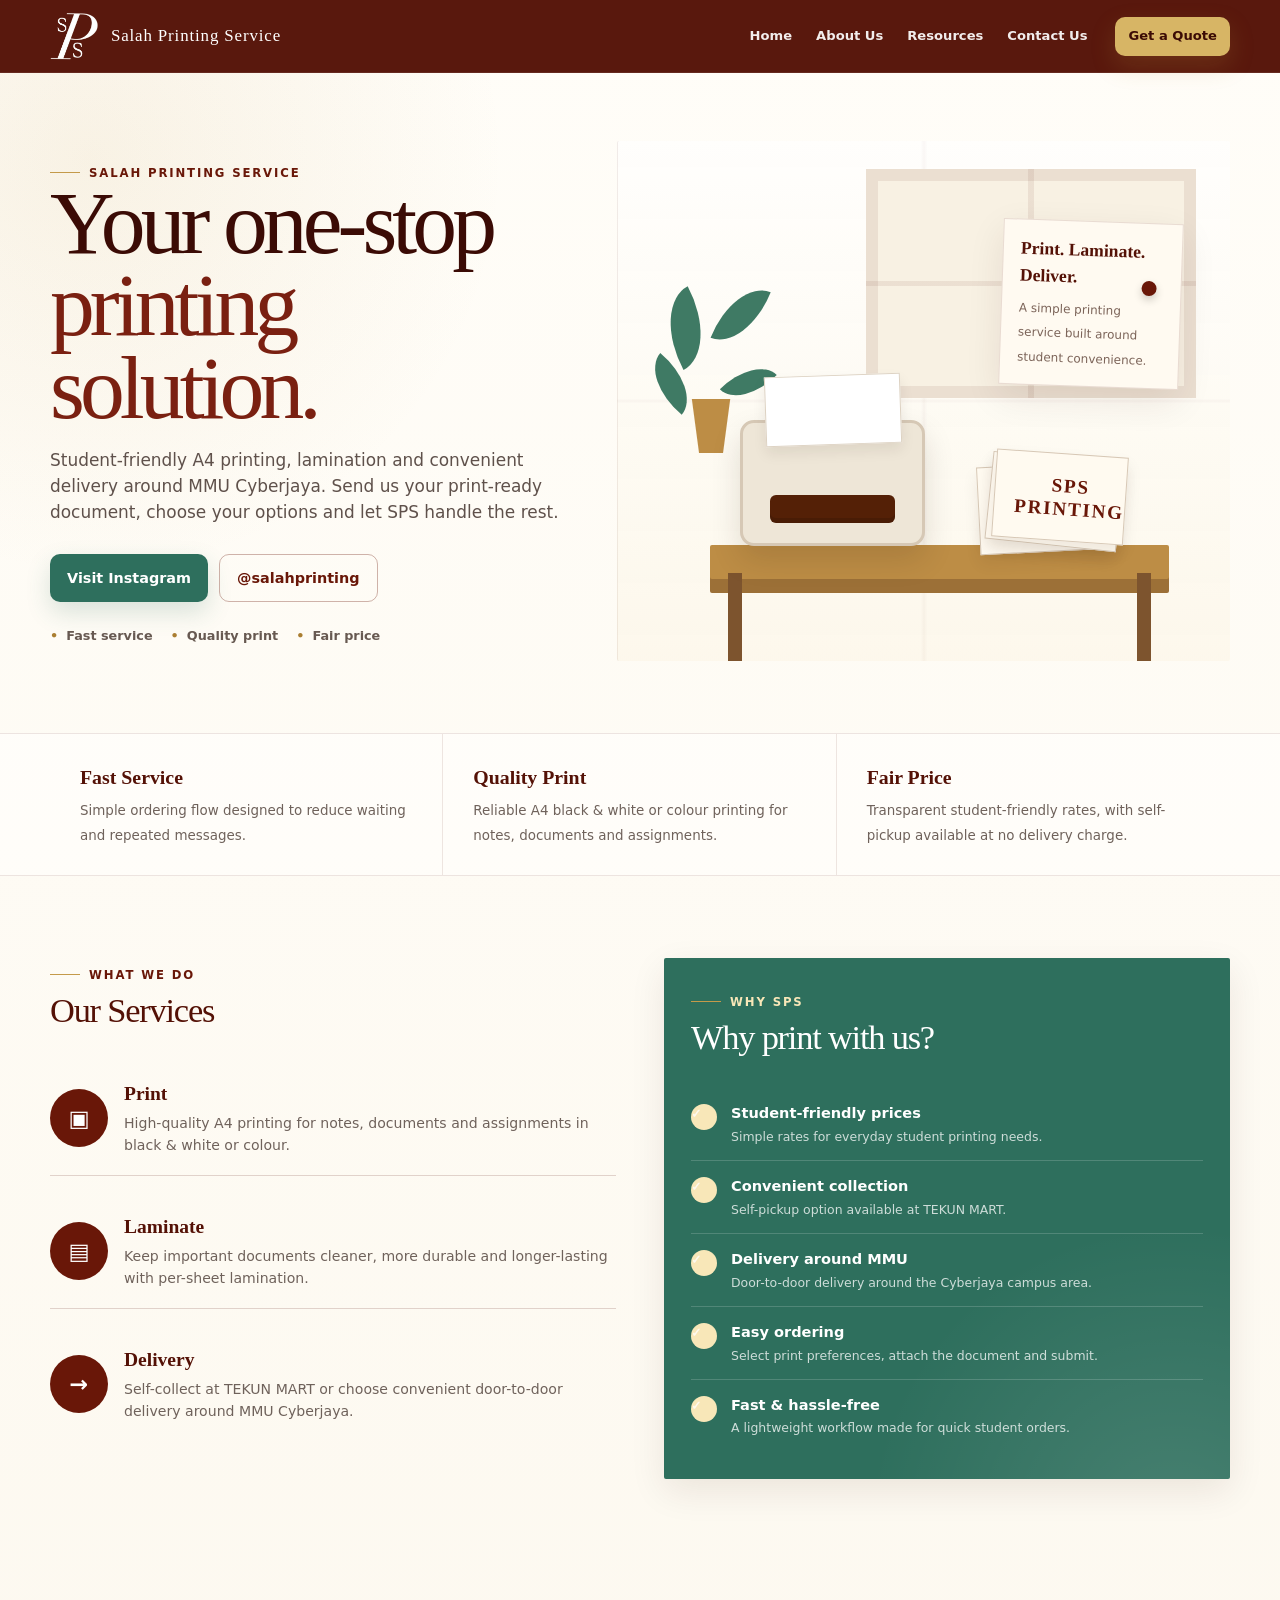
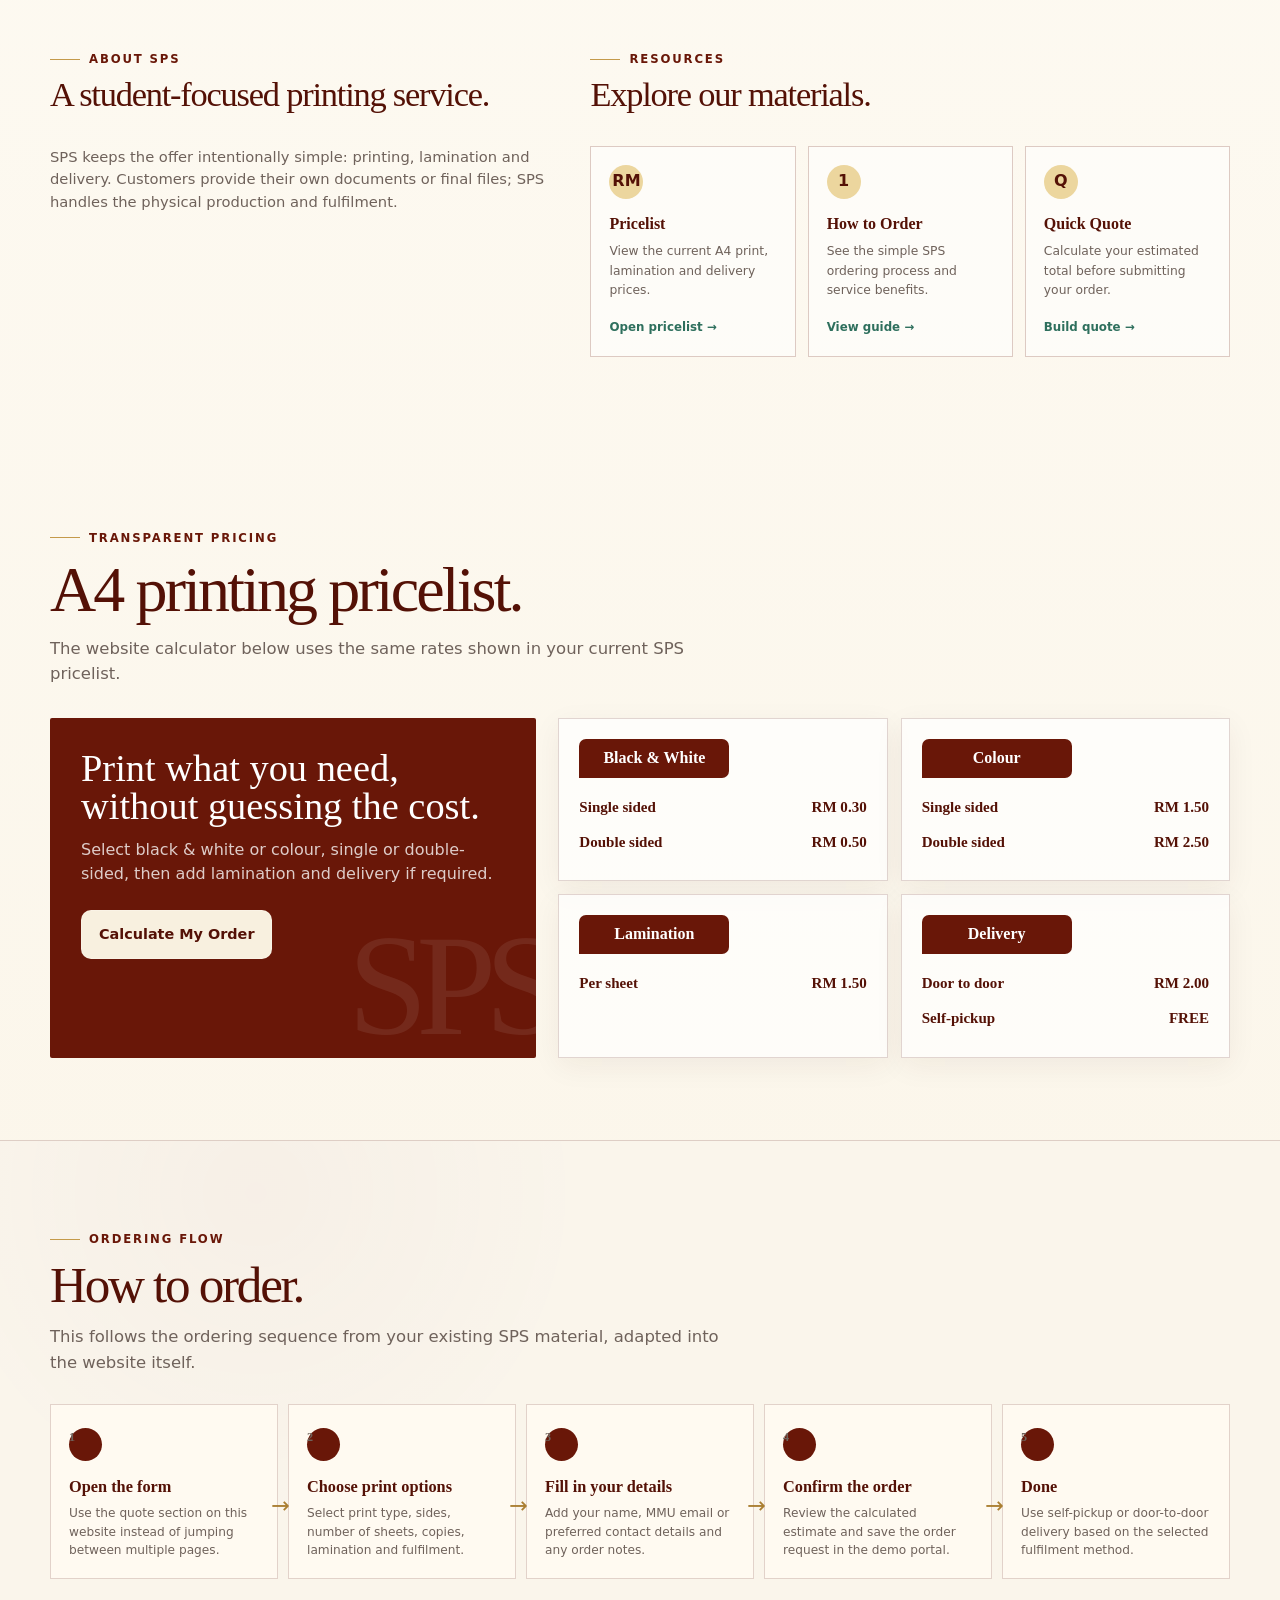
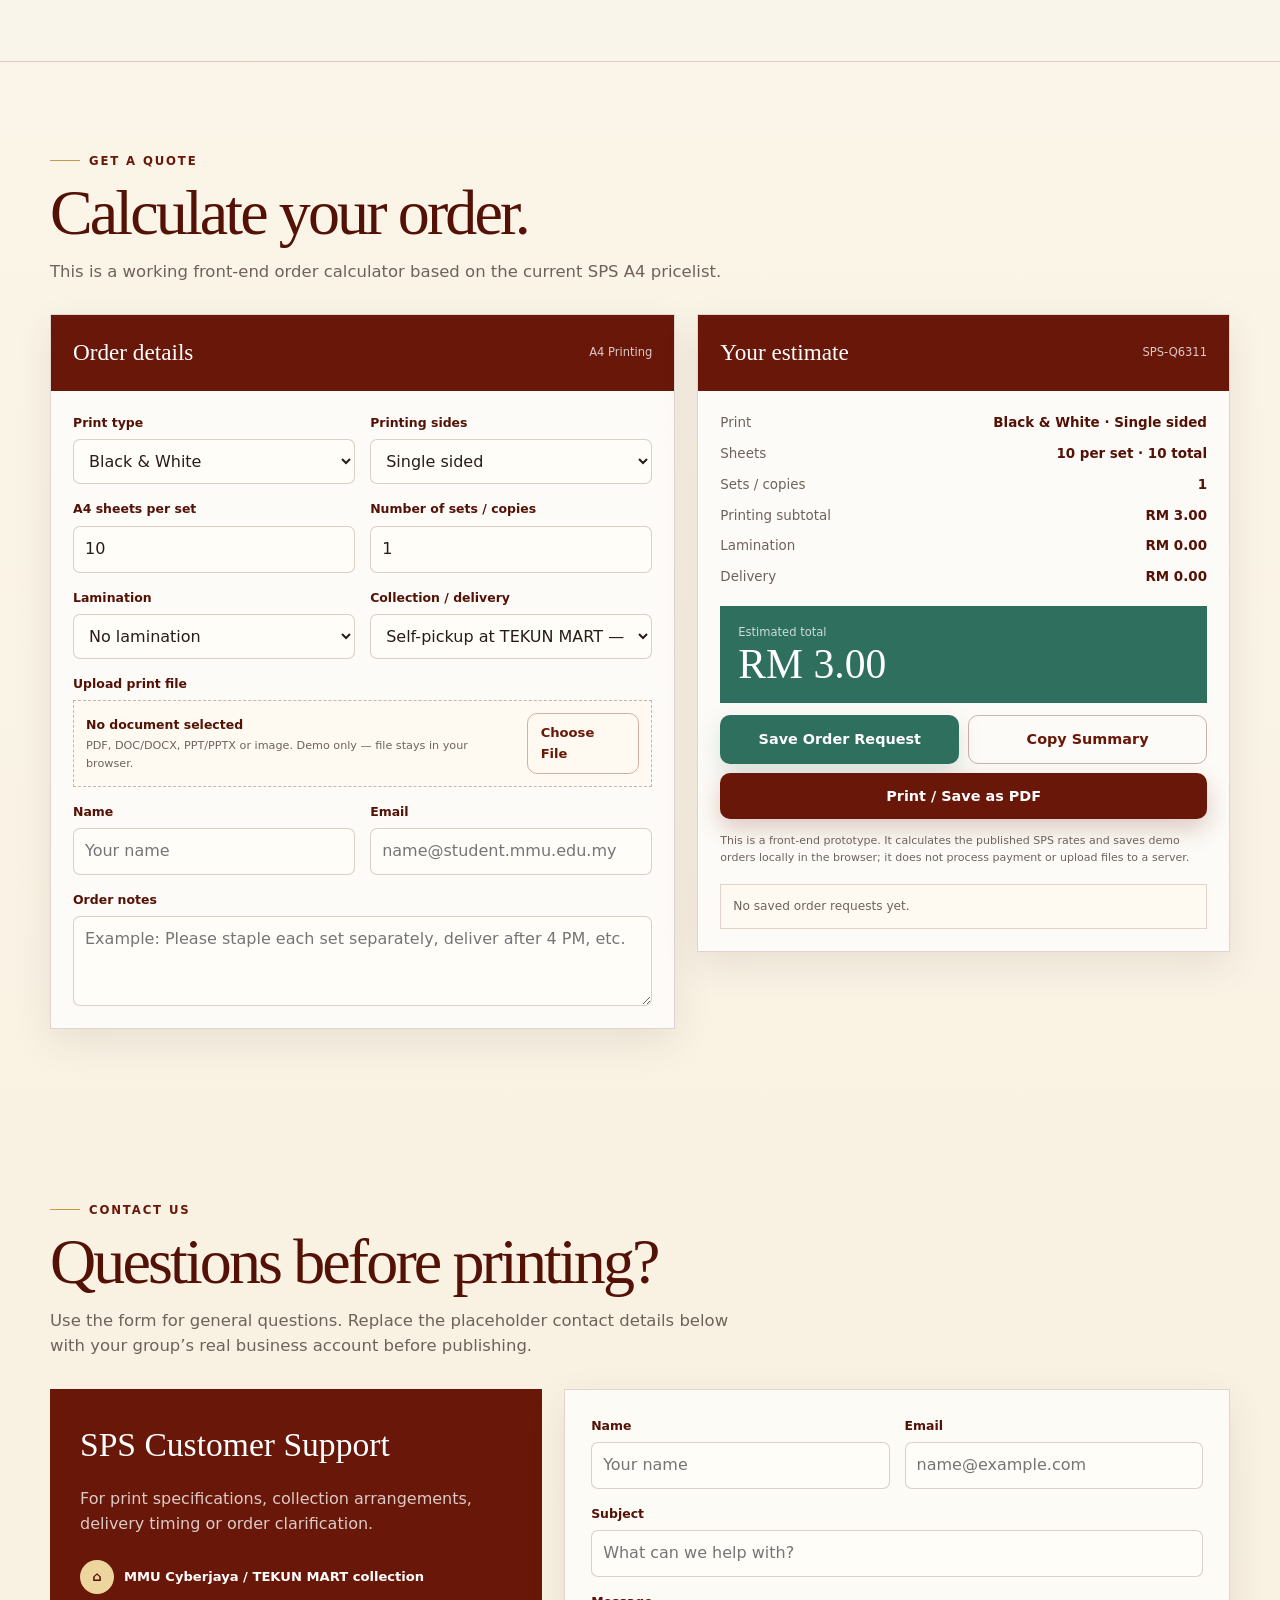
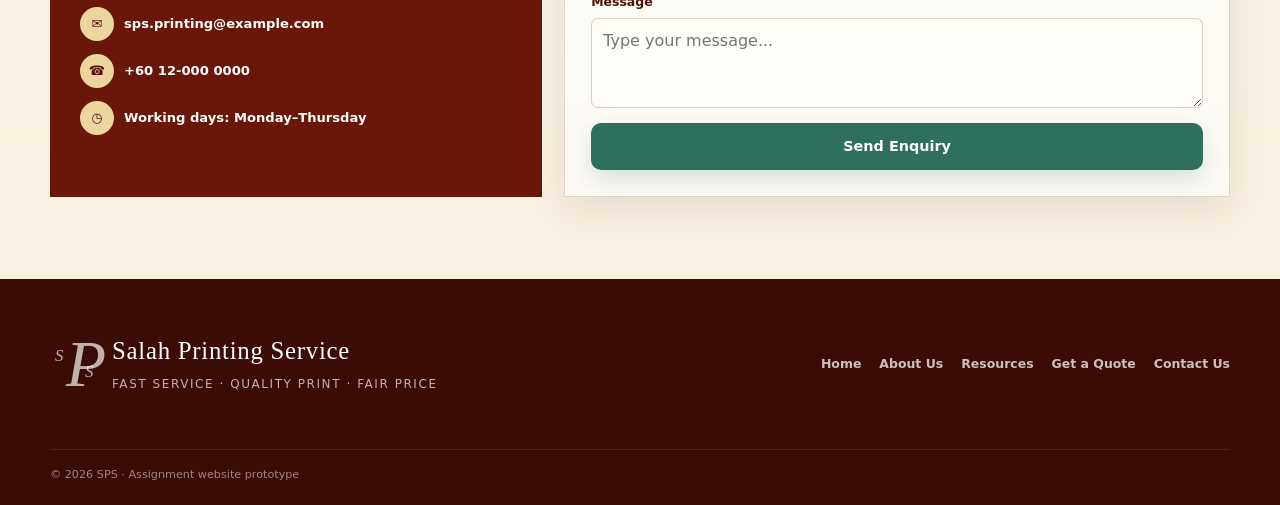
==== index.html @ b020e700 "pls work" ====
<!doctype html>
<html lang="en">
<head>
  <meta charset="utf-8" />
  <meta name="viewport" content="width=device-width, initial-scale=1" />
  <meta
    name="description"
    content="SPS — Salah Printing Service. Student-friendly A4 printing, lamination and delivery around MMU Cyberjaya."
  />
  <title>SPS — Salah Printing Service</title>

  <style>
    :root {
      --maroon-950: #3b0b05;
      --maroon-900: #541106;
      --maroon-800: #691708;
      --maroon-700: #7a2011;
      --cream-50: #fffdf7;
      --cream-100: #f8f0df;
      --cream-150: #f2e6d0;
      --cream-200: #e8d7ba;
      --gold-500: #c49a4a;
      --gold-600: #aa7e31;
      --green-700: #2e6f5d;
      --green-800: #245848;
      --ink: #291c18;
      --muted: #6f625b;
      --line: rgba(84, 17, 6, 0.17);
      --white: #ffffff;
      --shadow: 0 22px 70px rgba(58, 23, 10, 0.14);
      --shadow-soft: 0 12px 36px rgba(58, 23, 10, 0.09);
      --radius-xl: 26px;
      --radius-lg: 20px;
      --radius-md: 14px;
      --max: 1180px;
      --serif: Georgia, "Times New Roman", Times, serif;
      --sans: Inter, ui-sans-serif, system-ui, -apple-system, BlinkMacSystemFont, "Segoe UI", sans-serif;
    }

    * {
      box-sizing: border-box;
    }

    html {
      scroll-behavior: smooth;
    }

    body {
      margin: 0;
      color: var(--ink);
      background:
        radial-gradient(circle at 7% 3%, rgba(196, 154, 74, 0.11), transparent 26rem),
        linear-gradient(180deg, #fffdf8 0%, #f8f0df 100%);
      font-family: var(--sans);
      line-height: 1.55;
    }

    body.modal-open {
      overflow: hidden;
    }

    a {
      color: inherit;
      text-decoration: none;
    }

    button,
    input,
    select,
    textarea {
      font: inherit;
    }

    button {
      cursor: pointer;
    }

    img {
      display: block;
      max-width: 100%;
    }

    .container {
      width: min(calc(100% - 36px), var(--max));
      margin-inline: auto;
    }

    .section {
      padding: 82px 0;
    }

    .section-kicker {
      display: inline-flex;
      align-items: center;
      gap: 9px;
      color: var(--maroon-800);
      text-transform: uppercase;
      letter-spacing: 0.16em;
      font-size: 0.73rem;
      font-weight: 900;
    }

    .section-kicker::before {
      content: "";
      width: 30px;
      height: 1px;
      background: var(--gold-500);
    }

    .display {
      margin: 12px 0 14px;
      max-width: 820px;
      font-family: var(--serif);
      font-size: clamp(2.3rem, 5vw, 4.7rem);
      font-weight: 500;
      line-height: 0.98;
      letter-spacing: -0.045em;
      color: var(--maroon-900);
    }

    .lead {
      margin: 0;
      max-width: 690px;
      color: var(--muted);
      font-size: 1.03rem;
    }

    .btn {
      min-height: 46px;
      border: 0;
      border-radius: 10px;
      padding: 12px 17px;
      display: inline-flex;
      align-items: center;
      justify-content: center;
      gap: 9px;
      font-size: 0.9rem;
      font-weight: 800;
      transition: transform 160ms ease, box-shadow 160ms ease, background 160ms ease;
    }

    .btn:hover {
      transform: translateY(-2px);
    }

    .btn-maroon {
      color: #fff;
      background: var(--maroon-800);
      box-shadow: 0 10px 24px rgba(105, 23, 8, 0.22);
    }

    .btn-maroon:hover {
      background: var(--maroon-900);
    }

    .btn-green {
      color: #fff;
      background: var(--green-700);
      box-shadow: 0 10px 24px rgba(46, 111, 93, 0.18);
    }

    .btn-green:hover {
      background: var(--green-800);
    }

    .btn-gold {
      color: var(--maroon-950);
      background: #d7b565;
      box-shadow: 0 10px 24px rgba(170, 126, 49, 0.22);
    }

    .btn-outline {
      color: var(--maroon-800);
      background: transparent;
      border: 1px solid rgba(105, 23, 8, 0.32);
    }

    .btn-cream {
      color: var(--maroon-900);
      background: var(--cream-100);
      border: 1px solid rgba(255, 255, 255, 0.2);
    }

    .btn-sm {
      min-height: 39px;
      padding: 9px 13px;
      font-size: 0.82rem;
    }

    /* ---------------- NAV ---------------- */
    .topbar {
      position: sticky;
      top: 0;
      z-index: 80;
      background: rgba(84, 17, 6, 0.97);
      color: #fff;
      border-bottom: 1px solid rgba(255, 255, 255, 0.08);
      backdrop-filter: blur(16px);
    }

    .nav {
      min-height: 72px;
      display: flex;
      align-items: center;
      gap: 28px;
    }

    .brand {
      min-width: 115px;
      display: inline-flex;
      align-items: center;
      gap: 12px;
      color: #fff;
    }

    .monogram {
      position: relative;
      width: 47px;
      height: 48px;
      flex: 0 0 auto;
      font-family: var(--serif);
      color: #fff;
    }

    .monogram .p {
      position: absolute;
      left: 16px;
      top: -8px;
      font-size: 4.1rem;
      line-height: 1;
      font-style: italic;
    }

    .monogram .s1,
    .monogram .s2 {
      position: absolute;
      left: 5px;
      font-size: 1.05rem;
      font-style: italic;
      z-index: 2;
    }

    .monogram .s1 {
      top: 3px;
    }

    .monogram .s2 {
      bottom: 3px;
      left: 35px;
    }

    .brand-logo-image {
      height: 48px;
      width: auto;
      display: block;
      object-fit: contain;
      flex: 0 0 auto;
    }

    .brand-name {
      display: none;
      font-family: var(--serif);
      letter-spacing: 0.05em;
      font-size: 1.06rem;
    }

    .nav-links {
      margin-left: auto;
      display: flex;
      align-items: center;
      gap: 24px;
      font-size: 0.82rem;
      font-weight: 700;
    }

    .nav-links a {
      opacity: 0.92;
    }

    .nav-links a:hover {
      color: #f1d891;
      opacity: 1;
    }

    .nav-actions {
      display: flex;
      align-items: center;
      gap: 9px;
    }

    .menu-btn {
      display: none;
      border: 1px solid rgba(255, 255, 255, 0.25);
      background: rgba(255, 255, 255, 0.08);
      color: white;
      width: 43px;
      height: 43px;
      border-radius: 10px;
      font-size: 1.25rem;
    }

    /* ---------------- HERO ---------------- */
    .hero {
      padding: 68px 0 52px;
      min-height: 660px;
      overflow: hidden;
    }

    .hero-grid {
      display: grid;
      grid-template-columns: 0.92fr 1.08fr;
      gap: 45px;
      align-items: center;
    }

    .hero-copy h1 {
      margin: 0 0 18px;
      max-width: 620px;
      font-family: var(--serif);
      color: var(--maroon-950);
      font-size: clamp(3.6rem, 7vw, 6.3rem);
      font-weight: 500;
      line-height: 0.92;
      letter-spacing: -0.055em;
    }

    .hero-copy h1 span {
      color: var(--maroon-700);
    }

    .hero-copy p {
      margin: 0 0 28px;
      max-width: 580px;
      color: #5f514b;
      font-size: 1.06rem;
    }

    .hero-actions {
      display: flex;
      flex-wrap: wrap;
      gap: 11px;
    }

    .hero-note {
      display: flex;
      flex-wrap: wrap;
      gap: 18px;
      margin-top: 24px;
      color: #675951;
      font-size: 0.8rem;
      font-weight: 750;
    }

    .hero-note span::before {
      content: "•";
      color: var(--gold-600);
      margin-right: 8px;
    }

    .studio-art {
      position: relative;
      min-height: 520px;
      border-radius: 2px;
      background:
        linear-gradient(180deg, rgba(255,255,255,0.62), rgba(251,245,229,0.58)),
        linear-gradient(90deg, transparent 49.5%, rgba(84,17,6,.08) 50%, transparent 50.5%),
        linear-gradient(0deg, transparent 49.5%, rgba(84,17,6,.08) 50%, transparent 50.5%);
      border-left: 1px solid rgba(84,17,6,.08);
      overflow: hidden;
    }

    .studio-window {
      position: absolute;
      top: 28px;
      right: 34px;
      width: 54%;
      height: 44%;
      border: 12px solid rgba(84, 17, 6, 0.08);
      background:
        linear-gradient(90deg, transparent 49%, rgba(84,17,6,.08) 49% 51%, transparent 51%),
        linear-gradient(0deg, transparent 49%, rgba(84,17,6,.08) 49% 51%, transparent 51%),
        #f8f1e3;
    }

    .desk {
      position: absolute;
      left: 15%;
      right: 10%;
      bottom: 82px;
      height: 34px;
      background: #bd8d45;
      border-radius: 2px;
      box-shadow: 0 14px 0 #9c7037;
    }

    .desk::before,
    .desk::after {
      content: "";
      position: absolute;
      top: 28px;
      width: 14px;
      height: 120px;
      background: #7d542e;
    }

    .desk::before {
      left: 18px;
    }

    .desk::after {
      right: 18px;
    }

    .printer {
      position: absolute;
      left: 20%;
      bottom: 115px;
      width: 185px;
      height: 126px;
      background: #eee6d7;
      border: 3px solid #d6c8b5;
      border-radius: 14px;
      box-shadow: 0 14px 30px rgba(42, 24, 16, 0.13);
    }

    .printer::before {
      content: "";
      position: absolute;
      width: 134px;
      height: 68px;
      left: 22px;
      top: -48px;
      background: white;
      border: 1px solid #ddd2c2;
      transform: rotate(-2deg);
      box-shadow: 0 7px 14px rgba(42, 24, 16, 0.08);
    }

    .printer::after {
      content: "";
      position: absolute;
      left: 27px;
      right: 27px;
      bottom: 20px;
      height: 28px;
      border-radius: 6px;
      background: #542006;
      box-shadow: inset 0 -5px 0 rgba(0,0,0,.13);
    }

    .paper-stack {
      position: absolute;
      right: 17%;
      bottom: 120px;
      width: 132px;
      height: 88px;
      transform: rotate(4deg);
    }

    .paper-stack span {
      position: absolute;
      inset: 0;
      border: 1px solid #d7c8b6;
      background: #fffaf0;
      box-shadow: 0 8px 16px rgba(45, 25, 12, 0.08);
    }

    .paper-stack span:nth-child(1) {
      transform: translate(-15px, 12px) rotate(-7deg);
    }

    .paper-stack span:nth-child(2) {
      transform: translate(-5px, 5px) rotate(2deg);
    }

    .paper-stack span:nth-child(3) {
      padding: 13px;
      font-family: var(--serif);
      color: var(--maroon-800);
      font-size: 1.2rem;
      font-weight: 700;
    }

    .paper-stack span:nth-child(3)::after {
      content: "SPS\A PRINTING";
      white-space: pre;
      position: absolute;
      left: 20px;
      top: 20px;
      text-align: center;
      letter-spacing: .09em;
      line-height: 1.2;
    }

    .plant {
      position: absolute;
      left: 8%;
      top: 112px;
      width: 80px;
      height: 200px;
    }

    .plant .pot {
      position: absolute;
      bottom: 0;
      left: 20px;
      width: 48px;
      height: 54px;
      background: #bd8d45;
      clip-path: polygon(10% 0, 90% 0, 75% 100%, 25% 100%);
    }

    .leaf {
      position: absolute;
      width: 43px;
      height: 72px;
      background: #3f7a64;
      border-radius: 100% 0 100% 0;
      transform-origin: bottom center;
    }

    .leaf.l1 { left: 14px; top: 35px; transform: rotate(-28deg); }
    .leaf.l2 { left: 40px; top: 20px; transform: rotate(22deg) scale(.9); }
    .leaf.l3 { left: 4px; top: 77px; transform: rotate(-50deg) scale(.78); }
    .leaf.l4 { left: 42px; top: 75px; transform: rotate(45deg) scale(.7); }

    .studio-label {
      position: absolute;
      right: 8%;
      top: 80px;
      width: 180px;
      min-height: 96px;
      padding: 15px 17px;
      color: var(--maroon-900);
      background: #fffaf1;
      border: 1px solid rgba(84,17,6,.13);
      box-shadow: var(--shadow-soft);
      transform: rotate(2deg);
      font-family: var(--serif);
    }

    .studio-label strong {
      display: block;
      font-size: 1.1rem;
      margin-bottom: 5px;
    }

    .studio-label span {
      color: #7c6459;
      font-family: var(--sans);
      font-size: .75rem;
      line-height: 1.4;
    }

    .pin {
      position: absolute;
      right: 24px;
      top: 57px;
      width: 15px;
      height: 15px;
      border-radius: 50%;
      background: var(--maroon-800);
      box-shadow: 0 4px 8px rgba(0,0,0,.2);
    }

    /* ---------------- FEATURE BAND ---------------- */
    .feature-band {
      border-top: 1px solid rgba(84,17,6,.10);
      border-bottom: 1px solid rgba(84,17,6,.10);
      background: rgba(255,255,255,.42);
    }

    .feature-grid {
      display: grid;
      grid-template-columns: repeat(3, 1fr);
    }

    .feature {
      padding: 28px 30px;
      border-right: 1px solid rgba(84,17,6,.10);
    }

    .feature:last-child {
      border-right: 0;
    }

    .feature strong {
      display: block;
      margin-bottom: 5px;
      color: var(--maroon-900);
      font-family: var(--serif);
      font-size: 1.24rem;
      font-weight: 600;
    }

    .feature span {
      color: var(--muted);
      font-size: .84rem;
    }

    /* ---------------- SERVICES / WHY US ---------------- */
    .split-grid {
      display: grid;
      grid-template-columns: 1fr 1fr;
      gap: 48px;
      align-items: start;
    }

    .subheading {
      margin: 0 0 24px;
      color: var(--maroon-900);
      font-family: var(--serif);
      font-size: 2.15rem;
      font-weight: 500;
      letter-spacing: -0.035em;
    }

    .service-list,
    .why-list {
      display: grid;
      gap: 18px;
    }

    .service-item {
      display: grid;
      grid-template-columns: 58px 1fr;
      gap: 16px;
      align-items: center;
      padding: 18px 0;
      border-bottom: 1px solid var(--line);
    }

    .service-item:last-child {
      border-bottom: 0;
    }

    .service-icon {
      width: 58px;
      height: 58px;
      border-radius: 50%;
      display: grid;
      place-items: center;
      color: #fff;
      background: var(--maroon-800);
      font-size: 1.4rem;
      font-weight: 900;
    }

    .service-item strong {
      display: block;
      color: var(--maroon-900);
      font-family: var(--serif);
      font-size: 1.22rem;
    }

    .service-item p {
      margin: 4px 0 0;
      color: var(--muted);
      font-size: .88rem;
    }

    .why-card {
      padding: 27px;
      color: #fff;
      background:
        radial-gradient(circle at 90% 110%, rgba(255,255,255,.12), transparent 40%),
        var(--green-700);
      border-radius: 2px;
      box-shadow: var(--shadow-soft);
    }

    .why-card .subheading {
      color: white;
    }

    .why-list {
      gap: 0;
    }

    .why-row {
      display: grid;
      grid-template-columns: 28px 1fr;
      gap: 12px;
      padding: 14px 0;
      border-bottom: 1px solid rgba(255,255,255,.17);
    }

    .why-row:last-child {
      border-bottom: 0;
    }

    .why-check {
      width: 26px;
      height: 26px;
      border-radius: 50%;
      display: grid;
      place-items: center;
      color: var(--green-800);
      background: #f8e7b8;
      font-size: .78rem;
      font-weight: 1000;
    }

    .why-row strong {
      display: block;
      font-size: .91rem;
    }

    .why-row span {
      display: block;
      margin-top: 2px;
      color: rgba(255,255,255,.76);
      font-size: .78rem;
    }

    /* ---------------- PRICE ---------------- */
    .price-shell {
      margin-top: 31px;
      display: grid;
      grid-template-columns: .84fr 1.16fr;
      gap: 22px;
      align-items: stretch;
    }

    .price-intro {
      padding: 31px;
      color: #fff;
      background: var(--maroon-800);
      border-radius: 2px;
      position: relative;
      overflow: hidden;
    }

    .price-intro::after {
      content: "SPS";
      position: absolute;
      right: -17px;
      bottom: -39px;
      color: rgba(255,255,255,.08);
      font-family: var(--serif);
      font-size: 9rem;
      letter-spacing: -.08em;
    }

    .price-intro h3 {
      margin: 0 0 12px;
      font-family: var(--serif);
      font-size: 2.4rem;
      font-weight: 500;
      line-height: 1;
    }

    .price-intro p {
      margin: 0 0 23px;
      color: rgba(255,255,255,.78);
    }

    .price-cards {
      display: grid;
      grid-template-columns: 1fr 1fr;
      gap: 13px;
    }

    .price-card {
      padding: 20px;
      background: rgba(255,255,255,.72);
      border: 1px solid var(--line);
      box-shadow: 0 8px 28px rgba(62, 29, 15, .06);
    }

    .price-card .label {
      display: inline-block;
      min-width: 150px;
      margin-bottom: 12px;
      padding: 7px 12px;
      color: #fff;
      background: var(--maroon-800);
      border-radius: 7px 7px 7px 0;
      text-align: center;
      font-family: var(--serif);
      font-weight: 700;
    }

    .price-line {
      display: flex;
      justify-content: space-between;
      gap: 16px;
      padding: 6px 0;
      color: var(--maroon-900);
      font-family: var(--serif);
      font-size: .94rem;
      font-weight: 700;
    }

    .price-line span:last-child {
      white-space: nowrap;
    }

    /* ---------------- TEAM & RESOURCES ---------------- */
    .lower-grid {
      display: grid;
      grid-template-columns: .88fr 1.12fr;
      gap: 38px;
      align-items: start;
    }

    .team-row {
      display: flex;
      gap: 14px;
      flex-wrap: wrap;
      margin-top: 20px;
    }

    .team-person {
      width: 92px;
      text-align: center;
    }

    .avatar {
      width: 78px;
      height: 78px;
      margin: 0 auto 9px;
      border-radius: 50%;
      display: grid;
      place-items: center;
      color: var(--maroon-900);
      background:
        radial-gradient(circle at 50% 32%, #ead7bc 0 18%, transparent 18.5%),
        radial-gradient(circle at 50% 66%, #7a2011 0 29%, transparent 29.5%),
        #e9dfcf;
      border: 3px solid #fdf8ec;
      outline: 1px solid rgba(84,17,6,.13);
      font-family: var(--serif);
      font-size: .72rem;
      font-weight: 700;
    }

    .team-person strong {
      display: block;
      color: var(--maroon-900);
      font-size: .78rem;
    }

    .team-person span {
      color: var(--muted);
      font-size: .7rem;
    }

    .resource-grid {
      display: grid;
      grid-template-columns: repeat(3, 1fr);
      gap: 12px;
      margin-top: 20px;
    }

    .resource-card {
      min-height: 160px;
      padding: 18px;
      border: 1px solid rgba(105,23,8,.22);
      background: rgba(255,255,255,.56);
      transition: .18s ease;
    }

    .resource-card:hover {
      transform: translateY(-3px);
      box-shadow: var(--shadow-soft);
      background: #fffaf0;
    }

    .resource-icon {
      width: 34px;
      height: 34px;
      border-radius: 50%;
      display: grid;
      place-items: center;
      color: var(--maroon-900);
      background: #ecd69e;
      font-weight: 900;
      margin-bottom: 13px;
    }

    .resource-card strong {
      display: block;
      color: var(--maroon-900);
      font-family: var(--serif);
      font-size: 1rem;
    }

    .resource-card p {
      margin: 6px 0 14px;
      color: var(--muted);
      font-size: .77rem;
    }

    .resource-link {
      border: 0;
      padding: 0;
      color: var(--green-700);
      background: transparent;
      font-size: .74rem;
      font-weight: 900;
    }

    /* ---------------- HOW TO ORDER ---------------- */
    .order-strip {
      background:
        linear-gradient(rgba(255,255,255,.58), rgba(255,255,255,.58)),
        radial-gradient(circle at 20% 10%, rgba(122,32,17,.06), transparent 20rem),
        var(--cream-150);
      border-top: 1px solid var(--line);
      border-bottom: 1px solid var(--line);
    }

    .order-steps {
      margin-top: 28px;
      display: grid;
      grid-template-columns: repeat(5, 1fr);
      gap: 10px;
    }

    .order-step {
      min-height: 150px;
      padding: 18px;
      position: relative;
      background: #fffaf1;
      border: 1px solid var(--line);
    }

    .order-step::after {
      content: "→";
      position: absolute;
      right: -13px;
      top: 48%;
      z-index: 2;
      color: var(--gold-600);
      font-size: 1.4rem;
    }

    .order-step:last-child::after {
      display: none;
    }

    .order-num {
      width: 33px;
      height: 33px;
      border-radius: 50%;
      display: grid;
      place-items: center;
      color: #fff;
      background: var(--maroon-800);
      font-family: var(--serif);
      font-weight: 700;
    }

    .order-step strong {
      display: block;
      margin-top: 13px;
      color: var(--maroon-900);
      font-family: var(--serif);
      font-size: 1.02rem;
    }

    .order-step span {
      display: block;
      margin-top: 5px;
      color: var(--muted);
      font-size: .76rem;
    }

    /* ---------------- QUOTE ---------------- */
    .quote-grid {
      display: grid;
      grid-template-columns: 1.08fr .92fr;
      gap: 22px;
      margin-top: 30px;
      align-items: start;
    }

    .panel {
      background: rgba(255,255,255,.7);
      border: 1px solid var(--line);
      box-shadow: var(--shadow-soft);
    }

    .panel-head {
      padding: 20px 22px;
      display: flex;
      align-items: center;
      justify-content: space-between;
      gap: 18px;
      color: #fff;
      background: var(--maroon-800);
    }

    .panel-head h3 {
      margin: 0;
      font-family: var(--serif);
      font-size: 1.45rem;
      font-weight: 500;
    }

    .panel-body {
      padding: 22px;
    }

    .form-grid {
      display: grid;
      grid-template-columns: repeat(2, 1fr);
      gap: 15px;
    }

    .field {
      display: grid;
      gap: 7px;
    }

    .field.full {
      grid-column: 1 / -1;
    }

    label {
      color: var(--maroon-900);
      font-size: .78rem;
      font-weight: 850;
    }

    input,
    select,
    textarea {
      width: 100%;
      min-height: 45px;
      border: 1px solid rgba(84,17,6,.2);
      border-radius: 7px;
      padding: 10px 11px;
      color: var(--ink);
      background: #fffdf8;
      outline: none;
      transition: 160ms ease;
    }

    input:focus,
    select:focus,
    textarea:focus {
      border-color: rgba(122,32,17,.65);
      box-shadow: 0 0 0 4px rgba(122,32,17,.07);
    }

    textarea {
      min-height: 90px;
      resize: vertical;
    }

    .file-box {
      min-height: 68px;
      border: 1px dashed rgba(84,17,6,.3);
      padding: 12px;
      display: flex;
      align-items: center;
      justify-content: space-between;
      gap: 10px;
      background: #fffaf1;
    }

    .file-box strong {
      display: block;
      color: var(--maroon-900);
      font-size: .78rem;
    }

    .file-box span {
      display: block;
      margin-top: 3px;
      color: var(--muted);
      font-size: .7rem;
    }

    .summary-list {
      display: grid;
      gap: 10px;
    }

    .summary-row {
      display: flex;
      justify-content: space-between;
      gap: 20px;
      color: var(--muted);
      font-size: .84rem;
    }

    .summary-row strong {
      color: var(--maroon-900);
      text-align: right;
    }

    .summary-divider {
      height: 1px;
      margin: 4px 0;
      background: var(--line);
    }

    .total-box {
      margin-top: 18px;
      padding: 18px;
      color: #fff;
      background: var(--green-700);
    }

    .total-box span {
      display: block;
      color: rgba(255,255,255,.76);
      font-size: .72rem;
    }

    .total-box strong {
      display: block;
      margin-top: 2px;
      font-family: var(--serif);
      font-size: 2.6rem;
      font-weight: 500;
      line-height: 1;
    }

    .summary-actions {
      display: grid;
      grid-template-columns: 1fr 1fr;
      gap: 9px;
      margin-top: 12px;
    }

    .tiny-note {
      margin: 13px 0 0;
      color: var(--muted);
      font-size: .69rem;
    }

    .order-history {
      margin-top: 18px;
      display: grid;
      gap: 9px;
    }

    .history-item {
      padding: 12px;
      border: 1px solid var(--line);
      background: #fffaf1;
      font-size: .76rem;
    }

    .history-item strong {
      display: block;
      color: var(--maroon-900);
    }

    .history-item span {
      color: var(--muted);
    }

    /* ---------------- CONTACT ---------------- */
    .contact-wrap {
      display: grid;
      grid-template-columns: .85fr 1.15fr;
      gap: 22px;
      margin-top: 30px;
    }

    .contact-info {
      padding: 30px;
      color: #fff;
      background: var(--maroon-800);
    }

    .contact-info h3 {
      margin: 0 0 10px;
      font-family: var(--serif);
      font-size: 2.1rem;
      font-weight: 500;
    }

    .contact-info p {
      color: rgba(255,255,255,.77);
    }

    .contact-points {
      margin-top: 24px;
      display: grid;
      gap: 13px;
    }

    .contact-point {
      display: grid;
      grid-template-columns: 34px 1fr;
      gap: 10px;
      align-items: center;
      font-size: .82rem;
      font-weight: 750;
    }

    .contact-icon {
      width: 34px;
      height: 34px;
      border-radius: 50%;
      display: grid;
      place-items: center;
      color: var(--maroon-900);
      background: #ecd69e;
    }

    .contact-form {
      padding: 26px;
      background: rgba(255,255,255,.7);
      border: 1px solid var(--line);
      box-shadow: var(--shadow-soft);
    }

    /* ---------------- FOOTER ---------------- */
    footer {
      color: #fff;
      background: var(--maroon-950);
    }

    .footer-top {
      min-height: 170px;
      display: grid;
      grid-template-columns: 1.2fr .8fr;
      gap: 30px;
      align-items: center;
      padding: 38px 0;
    }

    .footer-brand {
      display: flex;
      gap: 15px;
      align-items: center;
    }

    .footer-brand strong {
      display: block;
      font-family: var(--serif);
      font-size: 1.55rem;
      font-weight: 500;
      letter-spacing: .03em;
    }

    .footer-brand span {
      color: rgba(255,255,255,.68);
      font-size: .75rem;
      letter-spacing: .13em;
      text-transform: uppercase;
    }

    .footer-links {
      display: flex;
      justify-content: flex-end;
      flex-wrap: wrap;
      gap: 18px;
      color: rgba(255,255,255,.74);
      font-size: .78rem;
      font-weight: 700;
    }

    .footer-bottom {
      padding: 16px 0 22px;
      border-top: 1px solid rgba(255,255,255,.09);
      color: rgba(255,255,255,.5);
      font-size: .7rem;
    }

    /* ---------------- MODALS ---------------- */
    .modal {
      position: fixed;
      inset: 0;
      z-index: 150;
      display: none;
      place-items: center;
      padding: 20px;
      background: rgba(27, 10, 5, 0.72);
      backdrop-filter: blur(7px);
    }

    .modal.show {
      display: grid;
    }

    .modal-card {
      width: min(100%, 760px);
      max-height: min(88vh, 860px);
      overflow: auto;
      background: #fffaf0;
      box-shadow: 0 30px 90px rgba(0,0,0,.3);
      border: 1px solid rgba(255,255,255,.4);
    }

    .modal-card.small {
      width: min(100%, 470px);
    }

    .modal-head {
      position: sticky;
      top: 0;
      z-index: 2;
      min-height: 62px;
      padding: 15px 18px;
      display: flex;
      align-items: center;
      justify-content: space-between;
      gap: 16px;
      color: #fff;
      background: var(--maroon-800);
    }

    .modal-head strong {
      font-family: var(--serif);
      font-size: 1.25rem;
      font-weight: 500;
    }

    .modal-close {
      width: 34px;
      height: 34px;
      border: 1px solid rgba(255,255,255,.2);
      border-radius: 50%;
      color: #fff;
      background: rgba(255,255,255,.08);
      font-size: 1.1rem;
    }

    .modal-body {
      padding: 20px;
    }

    .modal-image {
      width: 100%;
      border: 1px solid var(--line);
    }

    /* ---------------- TOAST ---------------- */
    .toast {
      position: fixed;
      left: 50%;
      bottom: 22px;
      z-index: 220;
      max-width: calc(100vw - 34px);
      padding: 12px 16px;
      color: #fff;
      background: var(--maroon-950);
      border: 1px solid rgba(255,255,255,.12);
      box-shadow: var(--shadow);
      transform: translate(-50%, 90px);
      opacity: 0;
      transition: .22s ease;
      font-size: .8rem;
      font-weight: 760;
      text-align: center;
    }

    .toast.show {
      transform: translate(-50%, 0);
      opacity: 1;
    }

    /* ---------------- RESPONSIVE ---------------- */
    @media (min-width: 1120px) {
      .brand-name {
        display: block;
      }
    }

    @media (max-width: 980px) {
      .hero-grid,
      .split-grid,
      .price-shell,
      .lower-grid,
      .quote-grid,
      .contact-wrap {
        grid-template-columns: 1fr;
      }

      .hero {
        min-height: auto;
      }

      .studio-art {
        min-height: 470px;
      }

      .resource-grid {
        grid-template-columns: repeat(3, 1fr);
      }

      .order-steps {
        grid-template-columns: repeat(3, 1fr);
      }

      .order-step:nth-child(3)::after {
        display: none;
      }

      .order-step:nth-child(4) {
        grid-column: 1 / 2;
      }

      .feature-grid {
        grid-template-columns: 1fr;
      }

      .feature {
        border-right: 0;
        border-bottom: 1px solid rgba(84,17,6,.10);
      }

      .feature:last-child {
        border-bottom: 0;
      }
    }

    @media (max-width: 780px) {
      .section {
        padding: 66px 0;
      }

      .nav {
        min-height: 66px;
      }

      .nav-links,
      .nav-actions .btn-gold {
        display: none;
      }

      .menu-btn {
        display: grid;
        place-items: center;
        margin-left: auto;
      }

      .nav-links.mobile-open {
        position: absolute;
        left: 14px;
        right: 14px;
        top: 61px;
        display: grid;
        gap: 0;
        padding: 12px;
        color: var(--maroon-900);
        background: #fffaf1;
        border: 1px solid rgba(84,17,6,.18);
        box-shadow: var(--shadow);
      }

      .nav-links.mobile-open a {
        padding: 12px 8px;
        border-bottom: 1px solid var(--line);
      }

      .nav-links.mobile-open a:last-child {
        border-bottom: 0;
      }

      .hero {
        padding-top: 47px;
      }

      .hero-copy h1 {
        font-size: clamp(3.3rem, 16vw, 5.4rem);
      }

      .studio-art {
        min-height: 400px;
      }

      .studio-window {
        right: 10px;
        width: 60%;
      }

      .printer {
        left: 13%;
        transform: scale(.84);
        transform-origin: bottom left;
      }

      .paper-stack {
        right: 8%;
      }

      .plant {
        left: 3%;
        transform: scale(.82);
        transform-origin: bottom left;
      }

      .studio-label {
        width: 145px;
        right: 3%;
      }

      .price-cards {
        grid-template-columns: 1fr;
      }

      .resource-grid {
        grid-template-columns: 1fr;
      }

      .order-steps {
        grid-template-columns: 1fr;
      }

      .order-step::after {
        content: "↓";
        right: 50%;
        top: auto;
        bottom: -17px;
      }

      .order-step:nth-child(3)::after {
        display: block;
      }

      .order-step:nth-child(4) {
        grid-column: auto;
      }

      .form-grid {
        grid-template-columns: 1fr;
      }

      .field.full {
        grid-column: auto;
      }

      .summary-actions {
        grid-template-columns: 1fr;
      }

      .footer-top {
        grid-template-columns: 1fr;
      }

      .footer-links {
        justify-content: flex-start;
      }
    }

    @media (max-width: 500px) {
      .container {
        width: min(calc(100% - 24px), var(--max));
      }

      .hero-actions {
        display: grid;
      }

      .hero-actions .btn {
        width: 100%;
      }

      .hero-note {
        display: grid;
        gap: 7px;
      }

      .studio-art {
        min-height: 340px;
      }

      .studio-window {
        height: 40%;
      }

      .desk {
        left: 7%;
        right: 5%;
        bottom: 62px;
      }

      .printer {
        bottom: 94px;
        transform: scale(.68);
      }

      .paper-stack {
        right: 3%;
        bottom: 92px;
        transform: rotate(4deg) scale(.8);
      }

      .plant {
        display: none;
      }

      .studio-label {
        top: 40px;
        right: 3%;
        transform: scale(.85) rotate(2deg);
        transform-origin: right top;
      }

      .team-row {
        display: grid;
        grid-template-columns: repeat(2, 1fr);
      }

      .team-person {
        width: auto;
      }
    }

    @media print {
      .topbar,
      .hero,
      .feature-band,
      #services,
      #pricing,
      #resources,
      .order-strip,
      #contact,
      footer,
      .quote-form-panel,
      .summary-actions,
      .tiny-note {
        display: none !important;
      }

      body {
        background: #fff;
      }

      #quote {
        padding: 0;
      }

      #quote .section-kicker,
      #quote .display,
      #quote .lead {
        display: none;
      }

      .quote-grid {
        display: block;
      }

      .panel {
        border: 1px solid #999;
        box-shadow: none;
      }
    }
  </style>
</head>

<body>
  <header class="topbar">
    <div class="container nav">
      <a class="brand" href="#home" aria-label="SPS home">
        <img class="brand-logo-image" src="assets/sps-logo.png" alt="SPS logo" />
        <span class="brand-name">Salah Printing Service</span>
      </a>

      <nav class="nav-links" id="navLinks" aria-label="Main navigation">
        <a href="#home">Home</a>
        <a href="about.html">About Us</a>
        <a href="#resources">Resources</a>
        <a href="#contact">Contact Us</a>
      </nav>

      <div class="nav-actions">
        <a class="btn btn-gold btn-sm" href="#quote">Get a Quote</a>
        <button class="menu-btn" id="menuBtn" type="button" aria-label="Open navigation">☰</button>
      </div>
    </div>
  </header>

  <main>
    <section class="hero" id="home">
      <div class="container hero-grid">
        <div class="hero-copy">
          <span class="section-kicker">Salah Printing Service</span>
          <h1>Your one-stop <span>printing solution.</span></h1>
          <p>
            Student-friendly A4 printing, lamination and convenient delivery around MMU Cyberjaya.
            Send us your print-ready document, choose your options and let SPS handle the rest.
          </p>

          <div class="hero-actions">
            <a class="btn btn-green" href="https://www.instagram.com/salahprinting/" target="_blank" rel="noopener noreferrer">Visit Instagram</a>
            <a class="btn btn-outline" href="https://www.instagram.com/salahprinting/" target="_blank" rel="noopener noreferrer">@salahprinting</a>
          </div>

          <div class="hero-note">
            <span>Fast service</span>
            <span>Quality print</span>
            <span>Fair price</span>
          </div>
        </div>

        <div class="studio-art" aria-label="Illustration of an SPS print station">
          <div class="studio-window"></div>

          <div class="plant" aria-hidden="true">
            <div class="leaf l1"></div>
            <div class="leaf l2"></div>
            <div class="leaf l3"></div>
            <div class="leaf l4"></div>
            <div class="pot"></div>
          </div>

          <div class="studio-label" aria-hidden="true">
            <span class="pin"></span>
            <strong>Print. Laminate. Deliver.</strong>
            <span>A simple printing service built around student convenience.</span>
          </div>

          <div class="desk"></div>
          <div class="printer"></div>

          <div class="paper-stack" aria-hidden="true">
            <span></span>
            <span></span>
            <span></span>
          </div>
        </div>
      </div>
    </section>

    <section class="feature-band">
      <div class="container feature-grid">
        <div class="feature">
          <strong>Fast Service</strong>
          <span>Simple ordering flow designed to reduce waiting and repeated messages.</span>
        </div>
        <div class="feature">
          <strong>Quality Print</strong>
          <span>Reliable A4 black & white or colour printing for notes, documents and assignments.</span>
        </div>
        <div class="feature">
          <strong>Fair Price</strong>
          <span>Transparent student-friendly rates, with self-pickup available at no delivery charge.</span>
        </div>
      </div>
    </section>

    <section class="section" id="services">
      <div class="container split-grid">
        <div>
          <span class="section-kicker">What We Do</span>
          <h2 class="subheading">Our Services</h2>

          <div class="service-list">
            <article class="service-item">
              <div class="service-icon">▣</div>
              <div>
                <strong>Print</strong>
                <p>High-quality A4 printing for notes, documents and assignments in black & white or colour.</p>
              </div>
            </article>

            <article class="service-item">
              <div class="service-icon">▤</div>
              <div>
                <strong>Laminate</strong>
                <p>Keep important documents cleaner, more durable and longer-lasting with per-sheet lamination.</p>
              </div>
            </article>

            <article class="service-item">
              <div class="service-icon">→</div>
              <div>
                <strong>Delivery</strong>
                <p>Self-collect at TEKUN MART or choose convenient door-to-door delivery around MMU Cyberjaya.</p>
              </div>
            </article>
          </div>
        </div>

        <div class="why-card">
          <span class="section-kicker" style="color:#f8e7b8;">Why SPS</span>
          <h2 class="subheading">Why print with us?</h2>

          <div class="why-list">
            <div class="why-row">
              <span class="why-check">✓</span>
              <div><strong>Student-friendly prices</strong><span>Simple rates for everyday student printing needs.</span></div>
            </div>
            <div class="why-row">
              <span class="why-check">✓</span>
              <div><strong>Convenient collection</strong><span>Self-pickup option available at TEKUN MART.</span></div>
            </div>
            <div class="why-row">
              <span class="why-check">✓</span>
              <div><strong>Delivery around MMU</strong><span>Door-to-door delivery around the Cyberjaya campus area.</span></div>
            </div>
            <div class="why-row">
              <span class="why-check">✓</span>
              <div><strong>Easy ordering</strong><span>Select print preferences, attach the document and submit.</span></div>
            </div>
            <div class="why-row">
              <span class="why-check">✓</span>
              <div><strong>Fast & hassle-free</strong><span>A lightweight workflow made for quick student orders.</span></div>
            </div>
          </div>
        </div>
      </div>
    </section>

    <section class="section" id="about">
      <div class="container lower-grid">
        <div>
          <span class="section-kicker">About SPS</span>
          <h2 class="subheading">A student-focused printing service.</h2>
          <p class="lead" style="font-size:.92rem;">
            SPS keeps the offer intentionally simple: printing, lamination and delivery. Customers provide
            their own documents or final files; SPS handles the physical production and fulfilment.
          </p>

        </div>

        <div id="resources">
          <span class="section-kicker">Resources</span>
          <h2 class="subheading">Explore our materials.</h2>

          <div class="resource-grid">
            <article class="resource-card">
              <div class="resource-icon">RM</div>
              <strong>Pricelist</strong>
              <p>View the current A4 print, lamination and delivery prices.</p>
              <a class="resource-link" href="#pricing">Open pricelist →</a>
            </article>

            <article class="resource-card">
              <div class="resource-icon">1</div>
              <strong>How to Order</strong>
              <p>See the simple SPS ordering process and service benefits.</p>
              <a class="resource-link" href="#ordering-flow">View guide →</a>
            </article>

            <article class="resource-card">
              <div class="resource-icon">Q</div>
              <strong>Quick Quote</strong>
              <p>Calculate your estimated total before submitting your order.</p>
              <a class="resource-link" href="#quote">Build quote →</a>
            </article>
          </div>
        </div>
      </div>
    </section>

    <section class="section" id="pricing">
      <div class="container">
        <span class="section-kicker">Transparent Pricing</span>
        <h2 class="display">A4 printing pricelist.</h2>
        <p class="lead">
          The website calculator below uses the same rates shown in your current SPS pricelist.
        </p>

        <div class="price-shell">
          <div class="price-intro">
            <h3>Print what you need, without guessing the cost.</h3>
            <p>
              Select black & white or colour, single or double-sided, then add lamination and delivery if required.
            </p>
            <a class="btn btn-cream" href="#quote">Calculate My Order</a>
          </div>

          <div class="price-cards">
            <article class="price-card">
              <span class="label">Black & White</span>
              <div class="price-line"><span>Single sided</span><span>RM 0.30</span></div>
              <div class="price-line"><span>Double sided</span><span>RM 0.50</span></div>
            </article>

            <article class="price-card">
              <span class="label">Colour</span>
              <div class="price-line"><span>Single sided</span><span>RM 1.50</span></div>
              <div class="price-line"><span>Double sided</span><span>RM 2.50</span></div>
            </article>

            <article class="price-card">
              <span class="label">Lamination</span>
              <div class="price-line"><span>Per sheet</span><span>RM 1.50</span></div>
            </article>

            <article class="price-card">
              <span class="label">Delivery</span>
              <div class="price-line"><span>Door to door</span><span>RM 2.00</span></div>
              <div class="price-line"><span>Self-pickup</span><span>FREE</span></div>
            </article>
          </div>
        </div>
      </div>
    </section>

    <section class="section order-strip" id="ordering-flow">
      <div class="container">
        <span class="section-kicker">Ordering Flow</span>
        <h2 class="display" style="font-size:clamp(2.4rem,4vw,4rem);">How to order.</h2>
        <p class="lead">
          This follows the ordering sequence from your existing SPS material, adapted into the website itself.
        </p>

        <div class="order-steps">
          <article class="order-step">
            <span class="order-num">1</span>
            <strong>Open the form</strong>
            <span>Use the quote section on this website instead of jumping between multiple pages.</span>
          </article>
          <article class="order-step">
            <span class="order-num">2</span>
            <strong>Choose print options</strong>
            <span>Select print type, sides, number of sheets, copies, lamination and fulfilment.</span>
          </article>
          <article class="order-step">
            <span class="order-num">3</span>
            <strong>Fill in your details</strong>
            <span>Add your name, MMU email or preferred contact details and any order notes.</span>
          </article>
          <article class="order-step">
            <span class="order-num">4</span>
            <strong>Confirm the order</strong>
            <span>Review the calculated estimate and save the order request in the demo portal.</span>
          </article>
          <article class="order-step">
            <span class="order-num">5</span>
            <strong>Done</strong>
            <span>Use self-pickup or door-to-door delivery based on the selected fulfilment method.</span>
          </article>
        </div>
      </div>
    </section>

    <section class="section" id="quote">
      <div class="container">
        <span class="section-kicker">Get a Quote</span>
        <h2 class="display">Calculate your order.</h2>
        <p class="lead">
          This is a working front-end order calculator based on the current SPS A4 pricelist.
        </p>

        <div class="quote-grid">
          <div class="panel quote-form-panel">
            <div class="panel-head">
              <h3>Order details</h3>
              <span style="font-size:.72rem;opacity:.76;">A4 Printing</span>
            </div>

            <div class="panel-body">
              <form id="quoteForm">
                <div class="form-grid">
                  <div class="field">
                    <label for="printType">Print type</label>
                    <select id="printType">
                      <option value="bw">Black & White</option>
                      <option value="colour">Colour</option>
                    </select>
                  </div>

                  <div class="field">
                    <label for="sides">Printing sides</label>
                    <select id="sides">
                      <option value="single">Single sided</option>
                      <option value="double">Double sided</option>
                    </select>
                  </div>

                  <div class="field">
                    <label for="sheets">A4 sheets per set</label>
                    <input id="sheets" type="number" min="1" max="1000" value="10" />
                  </div>

                  <div class="field">
                    <label for="copies">Number of sets / copies</label>
                    <input id="copies" type="number" min="1" max="100" value="1" />
                  </div>

                  <div class="field">
                    <label for="lamination">Lamination</label>
                    <select id="lamination">
                      <option value="no">No lamination</option>
                      <option value="yes">Laminate every sheet</option>
                    </select>
                  </div>

                  <div class="field">
                    <label for="fulfilment">Collection / delivery</label>
                    <select id="fulfilment">
                      <option value="pickup">Self-pickup at TEKUN MART — Free</option>
                      <option value="delivery">Door-to-door around MMU — RM2.00</option>
                    </select>
                  </div>

                  <div class="field full">
                    <label>Upload print file</label>
                    <div class="file-box">
                      <div>
                        <strong id="fileName">No document selected</strong>
                        <span>PDF, DOC/DOCX, PPT/PPTX or image. Demo only — file stays in your browser.</span>
                      </div>
                      <label class="btn btn-outline btn-sm" for="printFile">Choose File</label>
                      <input
                        id="printFile"
                        type="file"
                        accept=".pdf,.doc,.docx,.ppt,.pptx,.png,.jpg,.jpeg"
                        hidden
                      />
                    </div>
                  </div>

                  <div class="field">
                    <label for="customerName">Name</label>
                    <input id="customerName" placeholder="Your name" />
                  </div>

                  <div class="field">
                    <label for="customerEmail">Email</label>
                    <input id="customerEmail" type="email" placeholder="name@student.mmu.edu.my" />
                  </div>

                  <div class="field full">
                    <label for="orderNotes">Order notes</label>
                    <textarea
                      id="orderNotes"
                      placeholder="Example: Please staple each set separately, deliver after 4 PM, etc."
                    ></textarea>
                  </div>
                </div>
              </form>
            </div>
          </div>

          <aside class="panel">
            <div class="panel-head">
              <h3>Your estimate</h3>
              <span id="quoteId" style="font-size:.72rem;opacity:.76;">SPS-Q0001</span>
            </div>

            <div class="panel-body">
              <div class="summary-list">
                <div class="summary-row"><span>Print</span><strong id="sumPrint">Black & White · Single sided</strong></div>
                <div class="summary-row"><span>Sheets</span><strong id="sumSheets">10</strong></div>
                <div class="summary-row"><span>Sets / copies</span><strong id="sumCopies">1</strong></div>
                <div class="summary-row"><span>Printing subtotal</span><strong id="sumPrinting">RM 3.00</strong></div>
                <div class="summary-row"><span>Lamination</span><strong id="sumLaminate">RM 0.00</strong></div>
                <div class="summary-row"><span>Delivery</span><strong id="sumDelivery">RM 0.00</strong></div>
              </div>

              <div class="total-box">
                <span>Estimated total</span>
                <strong id="grandTotal">RM 3.00</strong>
              </div>

              <div class="summary-actions">
                <button class="btn btn-green" id="saveOrderBtn" type="button">Save Order Request</button>
                <button class="btn btn-outline" id="copyOrderBtn" type="button">Copy Summary</button>
              </div>

              <button
                class="btn btn-maroon"
                id="printQuoteBtn"
                type="button"
                style="width:100%;margin-top:9px;"
              >
                Print / Save as PDF
              </button>

              <p class="tiny-note">
                This is a front-end prototype. It calculates the published SPS rates and saves demo orders
                locally in the browser; it does not process payment or upload files to a server.
              </p>

              <div class="order-history" id="orderHistory"></div>
            </div>
          </aside>
        </div>
      </div>
    </section>

    <section class="section" id="contact">
      <div class="container">
        <span class="section-kicker">Contact Us</span>
        <h2 class="display">Questions before printing?</h2>
        <p class="lead">
          Use the form for general questions. Replace the placeholder contact details below with your group’s real business account before publishing.
        </p>

        <div class="contact-wrap">
          <div class="contact-info">
            <h3>SPS Customer Support</h3>
            <p>
              For print specifications, collection arrangements, delivery timing or order clarification.
            </p>

            <div class="contact-points">
              <div class="contact-point"><span class="contact-icon">⌂</span><span>MMU Cyberjaya / TEKUN MART collection</span></div>
              <div class="contact-point"><span class="contact-icon">✉</span><span>sps.printing@example.com</span></div>
              <div class="contact-point"><span class="contact-icon">☎</span><span>+60 12-000 0000</span></div>
              <div class="contact-point"><span class="contact-icon">◷</span><span>Working days: Monday–Thursday</span></div>
            </div>
          </div>

          <form class="contact-form" id="contactForm">
            <div class="form-grid">
              <div class="field">
                <label for="contactName">Name</label>
                <input id="contactName" required placeholder="Your name" />
              </div>

              <div class="field">
                <label for="contactEmail">Email</label>
                <input id="contactEmail" required type="email" placeholder="name@example.com" />
              </div>

              <div class="field full">
                <label for="contactSubject">Subject</label>
                <input id="contactSubject" required placeholder="What can we help with?" />
              </div>

              <div class="field full">
                <label for="contactMessage">Message</label>
                <textarea id="contactMessage" required placeholder="Type your message..."></textarea>
              </div>

              <div class="field full">
                <button class="btn btn-green" type="submit">Send Enquiry</button>
              </div>
            </div>
          </form>
        </div>
      </div>
    </section>
  </main>

  <footer>
    <div class="container footer-top">
      <div class="footer-brand">
        <span class="monogram" aria-hidden="true">
          <span class="s1">S</span>
          <span class="p">P</span>
          <span class="s2">S</span>
        </span>
        <div>
          <strong>Salah Printing Service</strong>
          <span>Fast service · Quality print · Fair price</span>
        </div>
      </div>

      <div class="footer-links">
        <a href="#home">Home</a>
        <a href="about.html">About Us</a>
        <a href="#resources">Resources</a>
        <a href="#quote">Get a Quote</a>
        <a href="#contact">Contact Us</a>
      </div>
    </div>

    <div class="container footer-bottom">
      © <span id="year"></span> SPS · Assignment website prototype
    </div>
  </footer>

  <!-- PRICELIST MODAL -->
  <div class="modal" id="priceModal" aria-hidden="true">
    <div class="modal-card">
      <div class="modal-head">
        <strong>SPS Pricelist & Brand Board</strong>
        <button class="modal-close" type="button" data-close-modal aria-label="Close">×</button>
      </div>
      <div class="modal-body">
        <img
          class="modal-image"
          src="assets/sps-brand-pricelist.png"
          alt="SPS brand material showing the printing services and A4 pricelist"
        />
      </div>
    </div>
  </div>

  <!-- ORDER GUIDE MODAL -->
  <div class="modal" id="orderModal" aria-hidden="true">
    <div class="modal-card">
      <div class="modal-head">
        <strong>SPS Order Guide</strong>
        <button class="modal-close" type="button" data-close-modal aria-label="Close">×</button>
      </div>
      <div class="modal-body">
        <img
          class="modal-image"
          src="assets/sps-order-board.png"
          alt="SPS order guide and reasons to choose the service"
        />
      </div>
    </div>
  </div>


  <div class="toast" id="toast" role="status" aria-live="polite"></div>

  <script>
    const RATES = {
      bw: {
        single: 0.30,
        double: 0.50
      },
      colour: {
        single: 1.50,
        double: 2.50
      },
      lamination: 1.50,
      delivery: 2.00
    };

    const printType = document.getElementById("printType");
    const sides = document.getElementById("sides");
    const sheets = document.getElementById("sheets");
    const copies = document.getElementById("copies");
    const lamination = document.getElementById("lamination");
    const fulfilment = document.getElementById("fulfilment");
    const printFile = document.getElementById("printFile");
    const fileName = document.getElementById("fileName");
    const customerName = document.getElementById("customerName");
    const customerEmail = document.getElementById("customerEmail");
    const orderNotes = document.getElementById("orderNotes");

    const toast = document.getElementById("toast");
    const orderHistory = document.getElementById("orderHistory");

    let currentQuoteId = makeQuoteId();

    function makeQuoteId() {
      const n = Math.floor(1000 + Math.random() * 9000);
      return `SPS-Q${n}`;
    }

    function money(value) {
      return `RM ${Number(value).toFixed(2)}`;
    }

    function quoteData() {
      const sheetCount = Math.max(1, Number(sheets.value) || 1);
      const copyCount = Math.max(1, Number(copies.value) || 1);
      const totalSheets = sheetCount * copyCount;

      const unitRate = RATES[printType.value][sides.value];
      const printing = totalSheets * unitRate;
      const laminate = lamination.value === "yes" ? totalSheets * RATES.lamination : 0;
      const delivery = fulfilment.value === "delivery" ? RATES.delivery : 0;
      const total = printing + laminate + delivery;

      return {
        id: currentQuoteId,
        printType: printType.value === "bw" ? "Black & White" : "Colour",
        sides: sides.value === "single" ? "Single sided" : "Double sided",
        sheets: sheetCount,
        copies: copyCount,
        totalSheets,
        printing,
        laminate,
        delivery,
        total,
        fulfilment: fulfilment.value === "delivery"
          ? "Door-to-door around MMU"
          : "Self-pickup at TEKUN MART",
        file: printFile.files[0]?.name || "",
        name: customerName.value.trim(),
        email: customerEmail.value.trim(),
        notes: orderNotes.value.trim(),
        createdAt: new Date().toISOString()
      };
    }

    function recalc() {
      const q = quoteData();
      document.getElementById("quoteId").textContent = q.id;
      document.getElementById("sumPrint").textContent = `${q.printType} · ${q.sides}`;
      document.getElementById("sumSheets").textContent = `${q.sheets} per set · ${q.totalSheets} total`;
      document.getElementById("sumCopies").textContent = q.copies;
      document.getElementById("sumPrinting").textContent = money(q.printing);
      document.getElementById("sumLaminate").textContent = money(q.laminate);
      document.getElementById("sumDelivery").textContent = money(q.delivery);
      document.getElementById("grandTotal").textContent = money(q.total);
    }

    function showToast(message) {
      toast.textContent = message;
      toast.classList.add("show");
      clearTimeout(showToast.timer);
      showToast.timer = setTimeout(() => toast.classList.remove("show"), 2400);
    }

    function getOrders() {
      try {
        return JSON.parse(localStorage.getItem("spsOrders") || "[]");
      } catch {
        return [];
      }
    }

    function setOrders(orders) {
      localStorage.setItem("spsOrders", JSON.stringify(orders));
    }

    function orderSummaryText(q) {
      return [
        `SPS ORDER REQUEST — ${q.id}`,
        ``,
        `Customer: ${q.name || "-"}`,
        `Email: ${q.email || "-"}`,
        `Print: ${q.printType} / ${q.sides}`,
        `A4 sheets per set: ${q.sheets}`,
        `Number of sets: ${q.copies}`,
        `Total printed sheets: ${q.totalSheets}`,
        `Lamination: ${q.laminate > 0 ? "Yes" : "No"}`,
        `Fulfilment: ${q.fulfilment}`,
        `File: ${q.file || "Not attached"}`,
        `Notes: ${q.notes || "-"}`,
        ``,
        `Printing: ${money(q.printing)}`,
        `Lamination: ${money(q.laminate)}`,
        `Delivery: ${money(q.delivery)}`,
        `ESTIMATED TOTAL: ${money(q.total)}`
      ].join("\n");
    }

    function historyMarkup(orders) {
      if (!orders.length) {
        return `<div class="history-item"><span>No saved order requests yet.</span></div>`;
      }

      return orders
        .slice()
        .reverse()
        .slice(0, 5)
        .map(order => `
          <div class="history-item">
            <strong>${escapeHtml(order.id)} · ${money(order.total)}</strong>
            <span>${escapeHtml(order.printType)} · ${escapeHtml(order.sides)} · ${order.totalSheets} sheet(s)</span><br>
            <span>${escapeHtml(order.fulfilment)}</span>
          </div>
        `)
        .join("");
    }

    function renderHistory() {
      orderHistory.innerHTML = historyMarkup(getOrders());
    }

    function escapeHtml(value = "") {
      return String(value)
        .replaceAll("&", "&amp;")
        .replaceAll("<", "&lt;")
        .replaceAll(">", "&gt;")
        .replaceAll('"', "&quot;")
        .replaceAll("'", "&#039;");
    }

    [printType, sides, sheets, copies, lamination, fulfilment]
      .forEach(el => el.addEventListener("input", recalc));

    printFile.addEventListener("change", () => {
      const file = printFile.files[0];
      fileName.textContent = file ? file.name : "No document selected";
      if (file) showToast("Document selected. It remains local in this demo.");
      recalc();
    });

    document.getElementById("saveOrderBtn").addEventListener("click", () => {
      const q = quoteData();

      if (!q.name || !q.email) {
        showToast("Add your name and email before saving the order request.");
        return;
      }

      const orders = getOrders();
      orders.push(q);
      setOrders(orders);
      renderHistory();
      showToast(`${q.id} saved in this browser.`);

      currentQuoteId = makeQuoteId();
      recalc();
    });

    document.getElementById("copyOrderBtn").addEventListener("click", async () => {
      const q = quoteData();
      const text = orderSummaryText(q);

      try {
        await navigator.clipboard.writeText(text);
        showToast("Order summary copied.");
      } catch {
        showToast("Clipboard is unavailable. Use Print / Save as PDF instead.");
      }
    });

    document.getElementById("printQuoteBtn").addEventListener("click", () => {
      window.print();
    });

    document.getElementById("contactForm").addEventListener("submit", event => {
      event.preventDefault();
      const name = document.getElementById("contactName").value.trim();
      showToast(`Thanks${name ? `, ${name}` : ""}. Your enquiry was recorded in this demo.`);
      event.target.reset();
    });

    // Modal controls
    function openModal(id) {
      const modal = document.getElementById(id);
      if (!modal) return;
      modal.classList.add("show");
      modal.setAttribute("aria-hidden", "false");
      document.body.classList.add("modal-open");
    }

    function closeModal(modal) {
      modal.classList.remove("show");
      modal.setAttribute("aria-hidden", "true");
      document.body.classList.remove("modal-open");
    }

    document.querySelectorAll("[data-open-modal]").forEach(trigger => {
      trigger.addEventListener("click", () => openModal(trigger.dataset.openModal));
    });

    document.querySelectorAll("[data-close-modal]").forEach(trigger => {
      trigger.addEventListener("click", () => closeModal(trigger.closest(".modal")));
    });

    document.querySelectorAll(".modal").forEach(modal => {
      modal.addEventListener("click", event => {
        if (event.target === modal) closeModal(modal);
      });
    });

    document.addEventListener("keydown", event => {
      if (event.key === "Escape") {
        document.querySelectorAll(".modal.show").forEach(closeModal);
      }
    });

    // Mobile navigation
    const navLinks = document.getElementById("navLinks");
    const menuBtn = document.getElementById("menuBtn");

    menuBtn.addEventListener("click", () => {
      navLinks.classList.toggle("mobile-open");
    });

    navLinks.querySelectorAll("a").forEach(link => {
      link.addEventListener("click", () => navLinks.classList.remove("mobile-open"));
    });

    document.getElementById("year").textContent = new Date().getFullYear();

    recalc();
    renderHistory();
  </script>
</body>
</html>
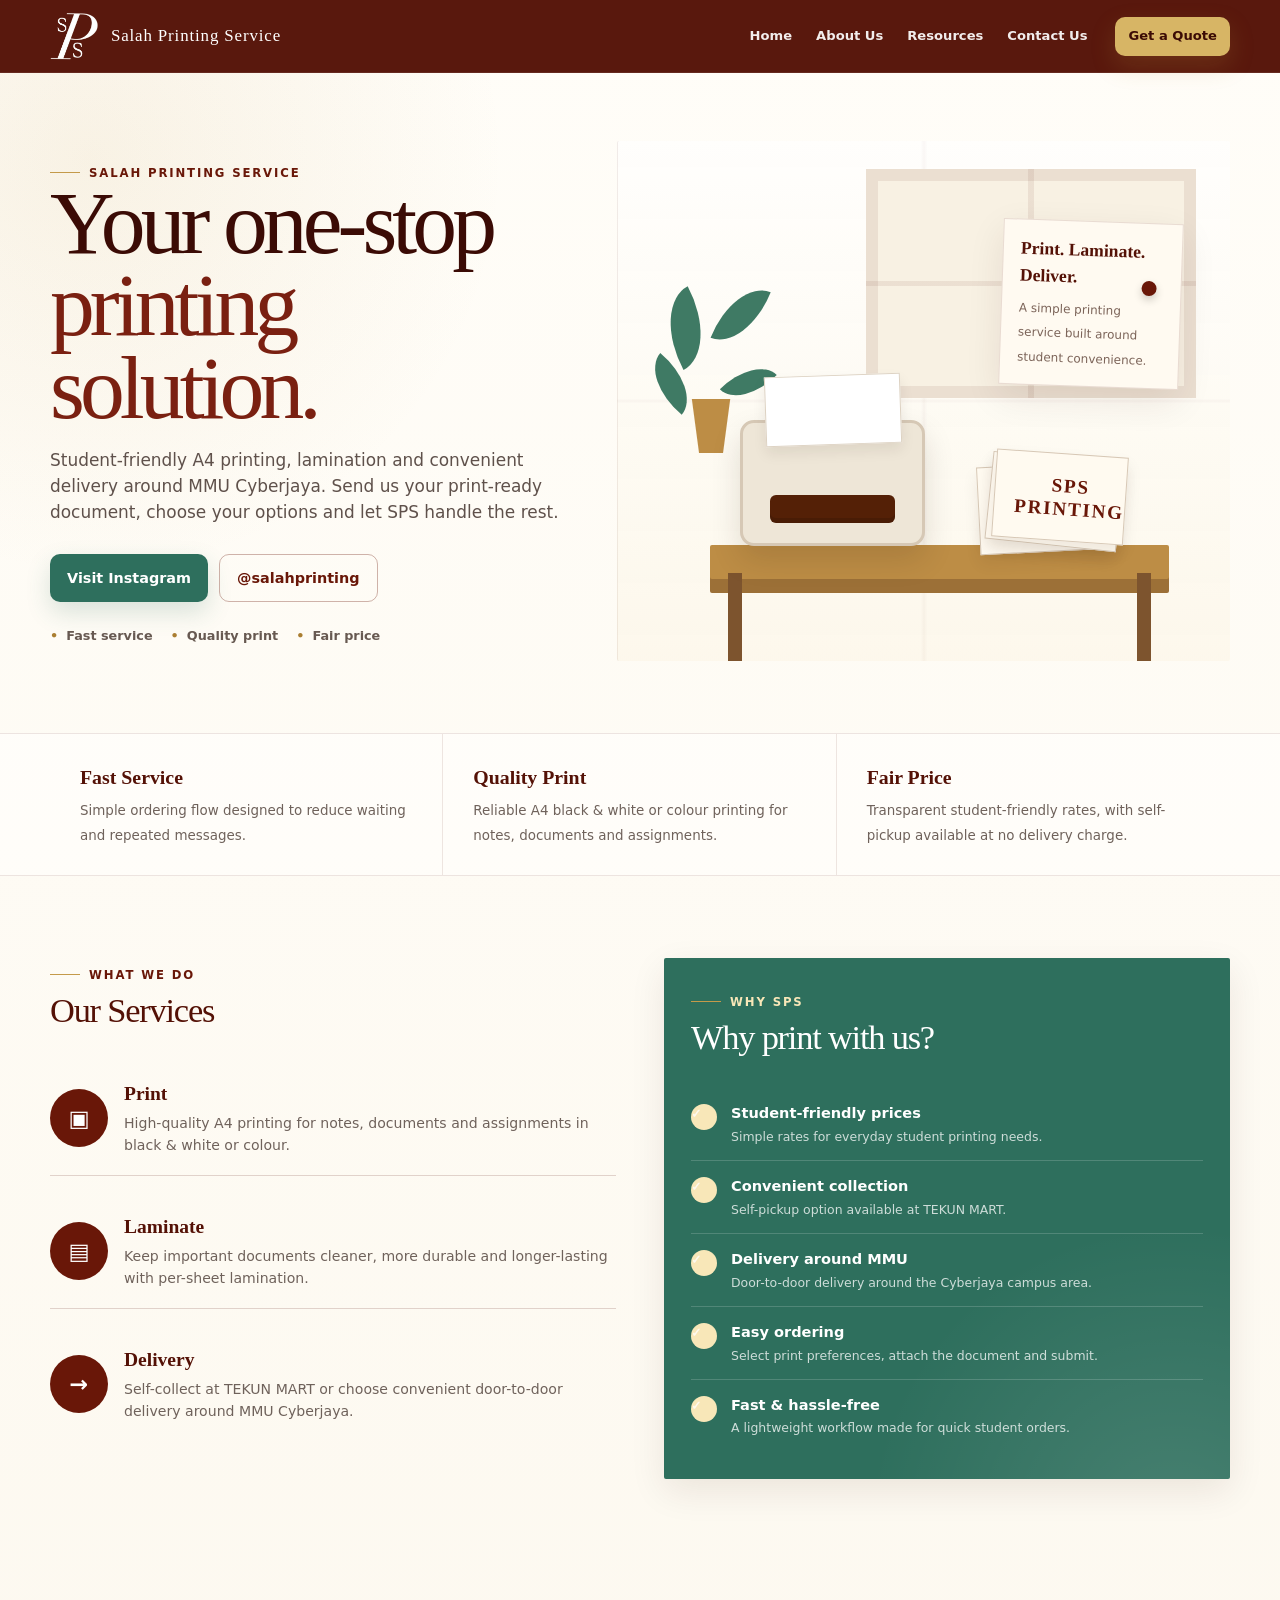
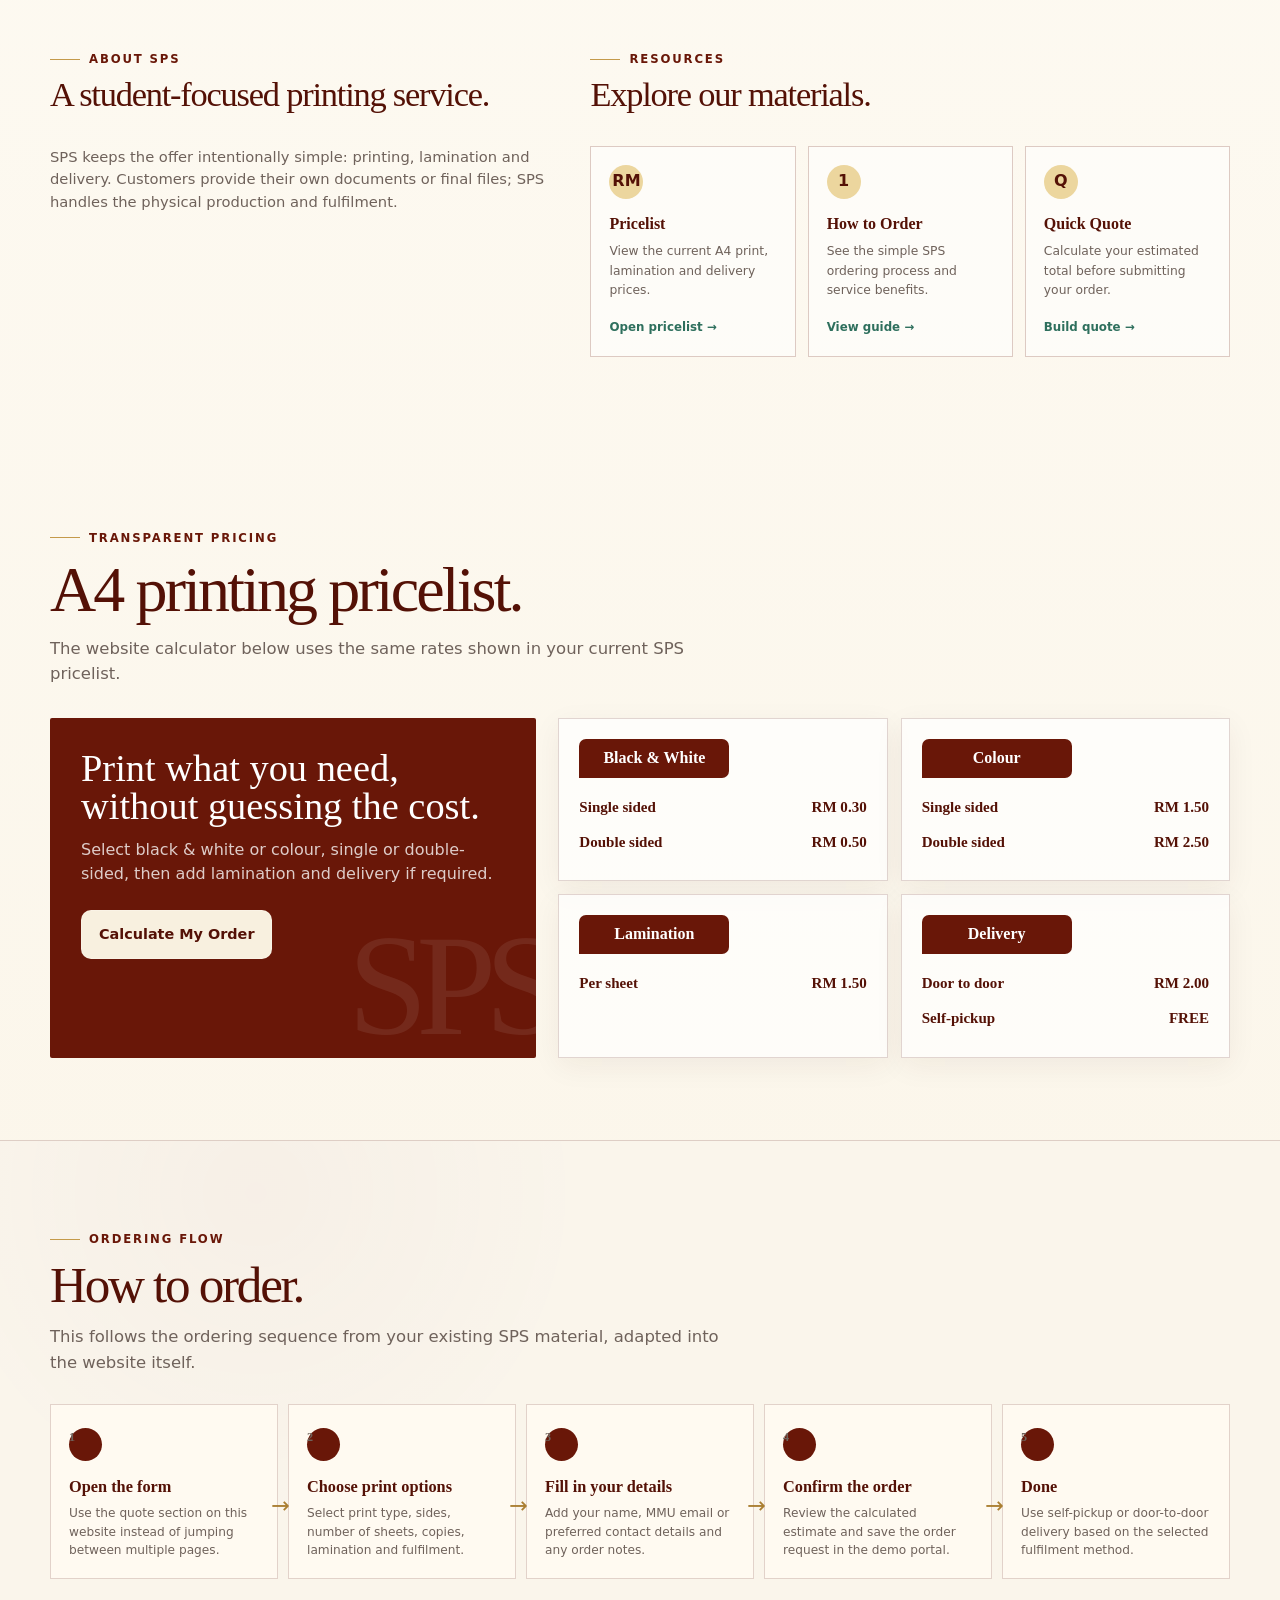
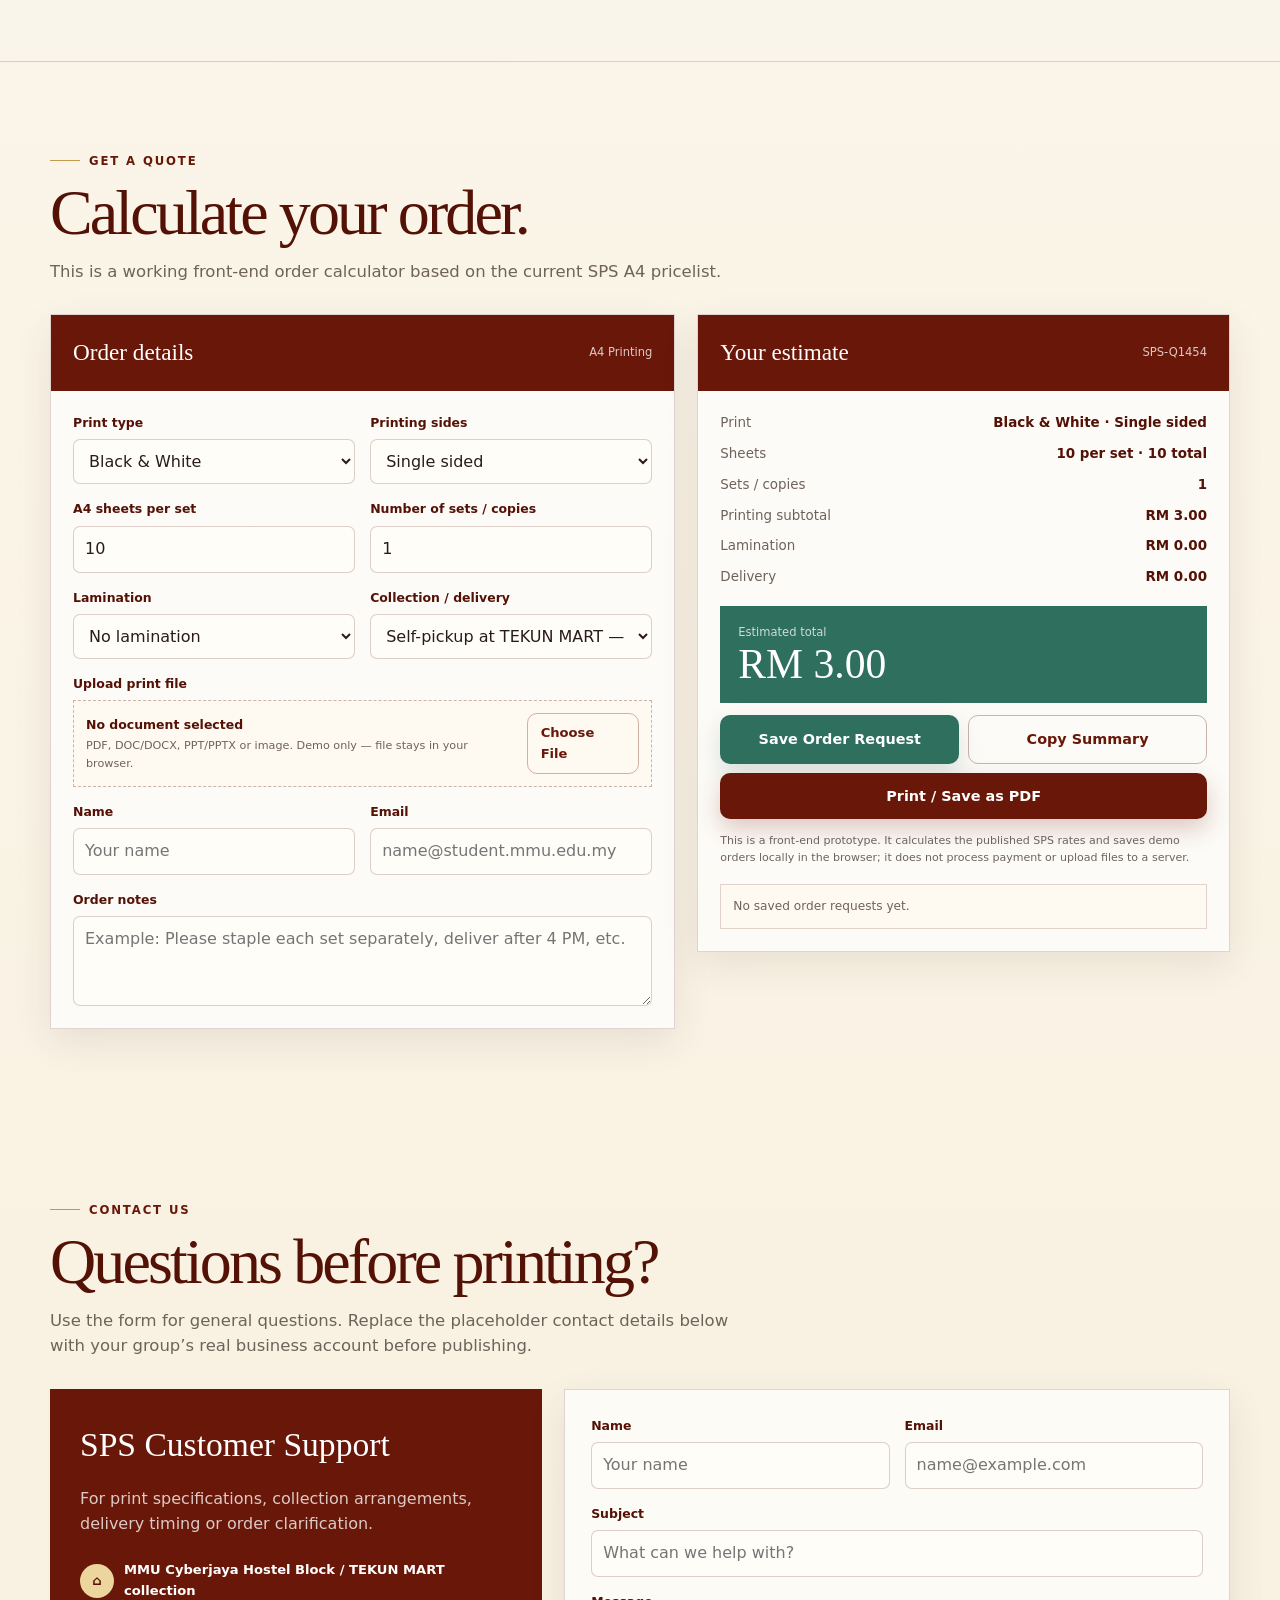
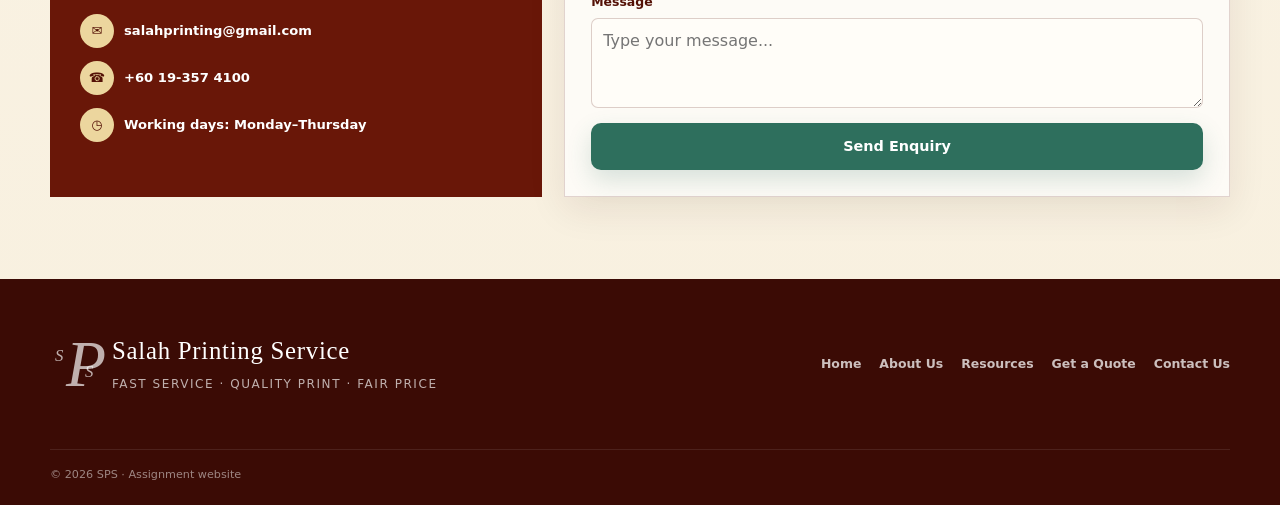
==== commit 638698fd: "change text" ====
--- a/index.html
+++ b/index.html
@@ -2089,9 +2089,9 @@
             </p>
 
             <div class="contact-points">
-              <div class="contact-point"><span class="contact-icon">⌂</span><span>MMU Cyberjaya / TEKUN MART collection</span></div>
-              <div class="contact-point"><span class="contact-icon">✉</span><span>sps.printing@example.com</span></div>
-              <div class="contact-point"><span class="contact-icon">☎</span><span>+60 12-000 0000</span></div>
+              <div class="contact-point"><span class="contact-icon">⌂</span><span>MMU Cyberjaya Hostel Block / TEKUN MART collection</span></div>
+              <div class="contact-point"><span class="contact-icon">✉</span><span>salahprinting@gmail.com</span></div>
+              <div class="contact-point"><span class="contact-icon">☎</span><span>+60 19-357 4100</span></div>
               <div class="contact-point"><span class="contact-icon">◷</span><span>Working days: Monday–Thursday</span></div>
             </div>
           </div>
@@ -2152,7 +2152,7 @@
     </div>
 
     <div class="container footer-bottom">
-      © <span id="year"></span> SPS · Assignment website prototype
+      © <span id="year"></span> SPS · Assignment website 
     </div>
   </footer>
 
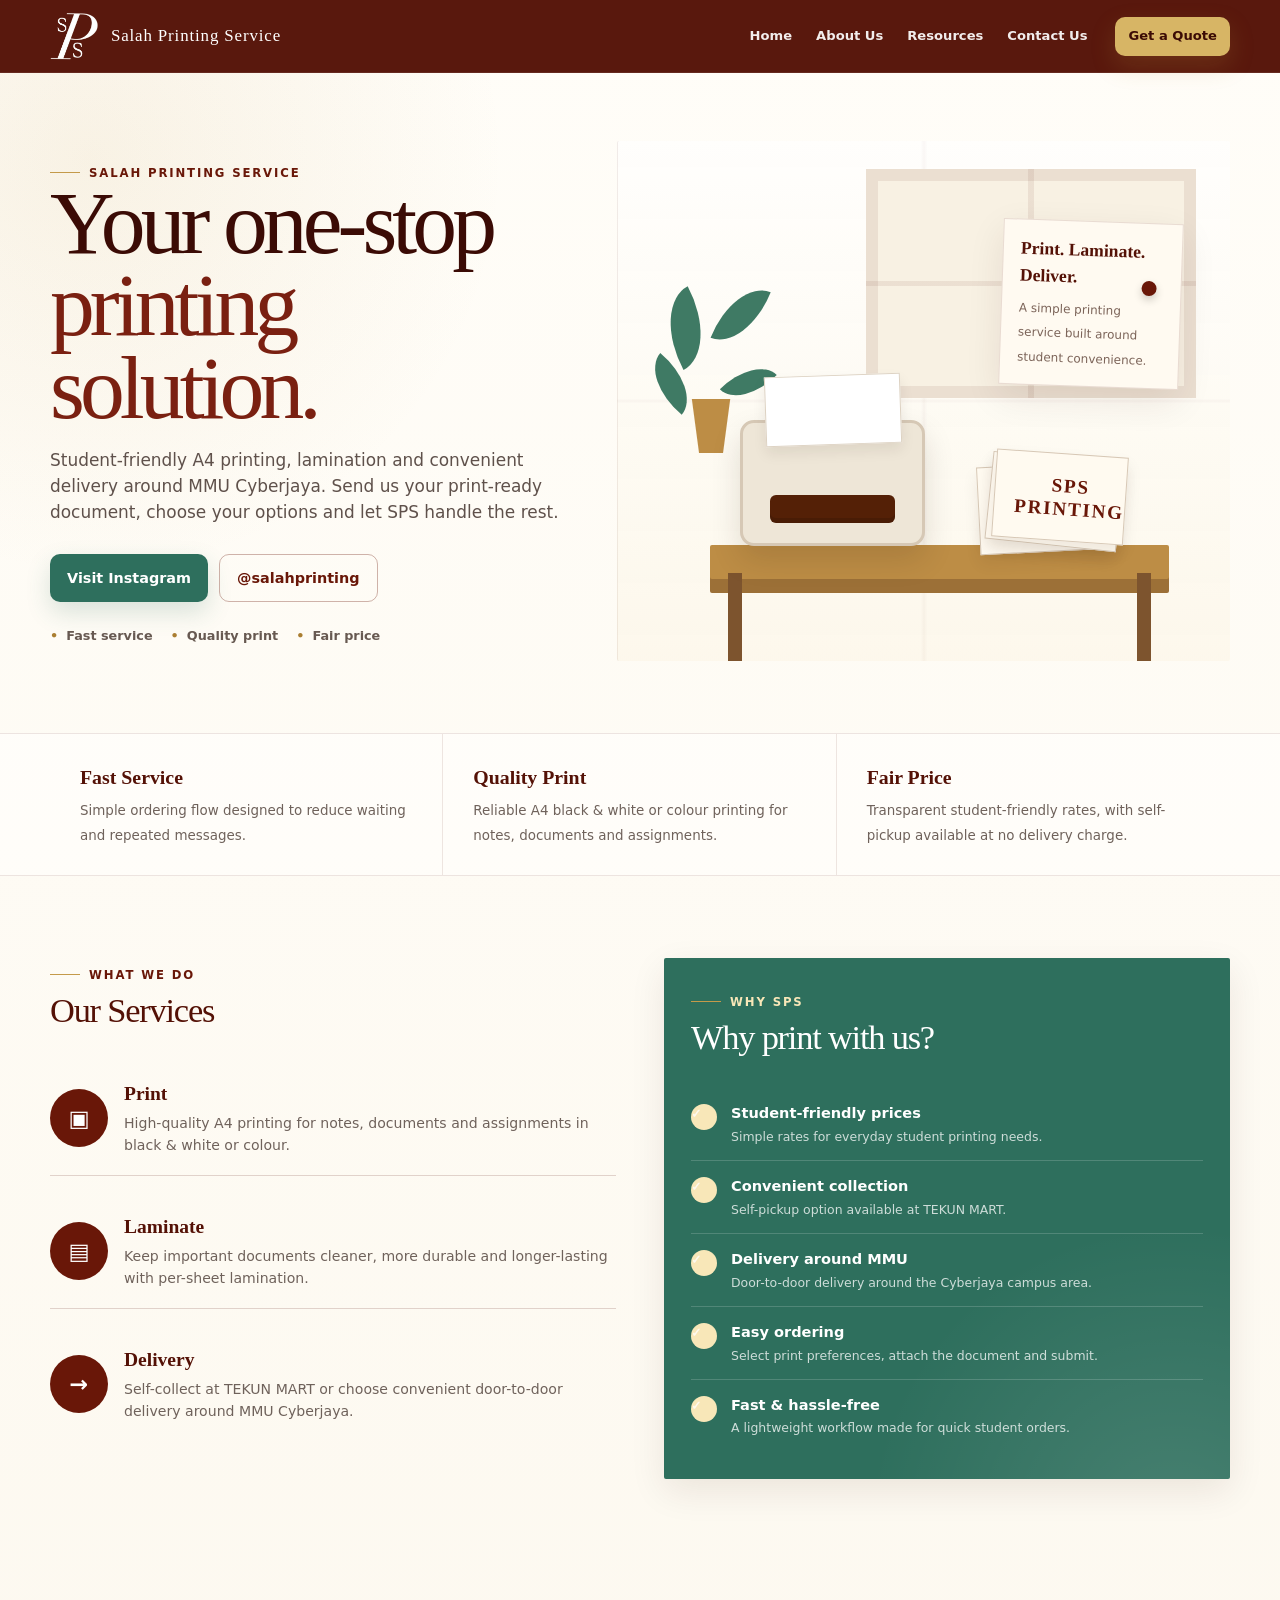
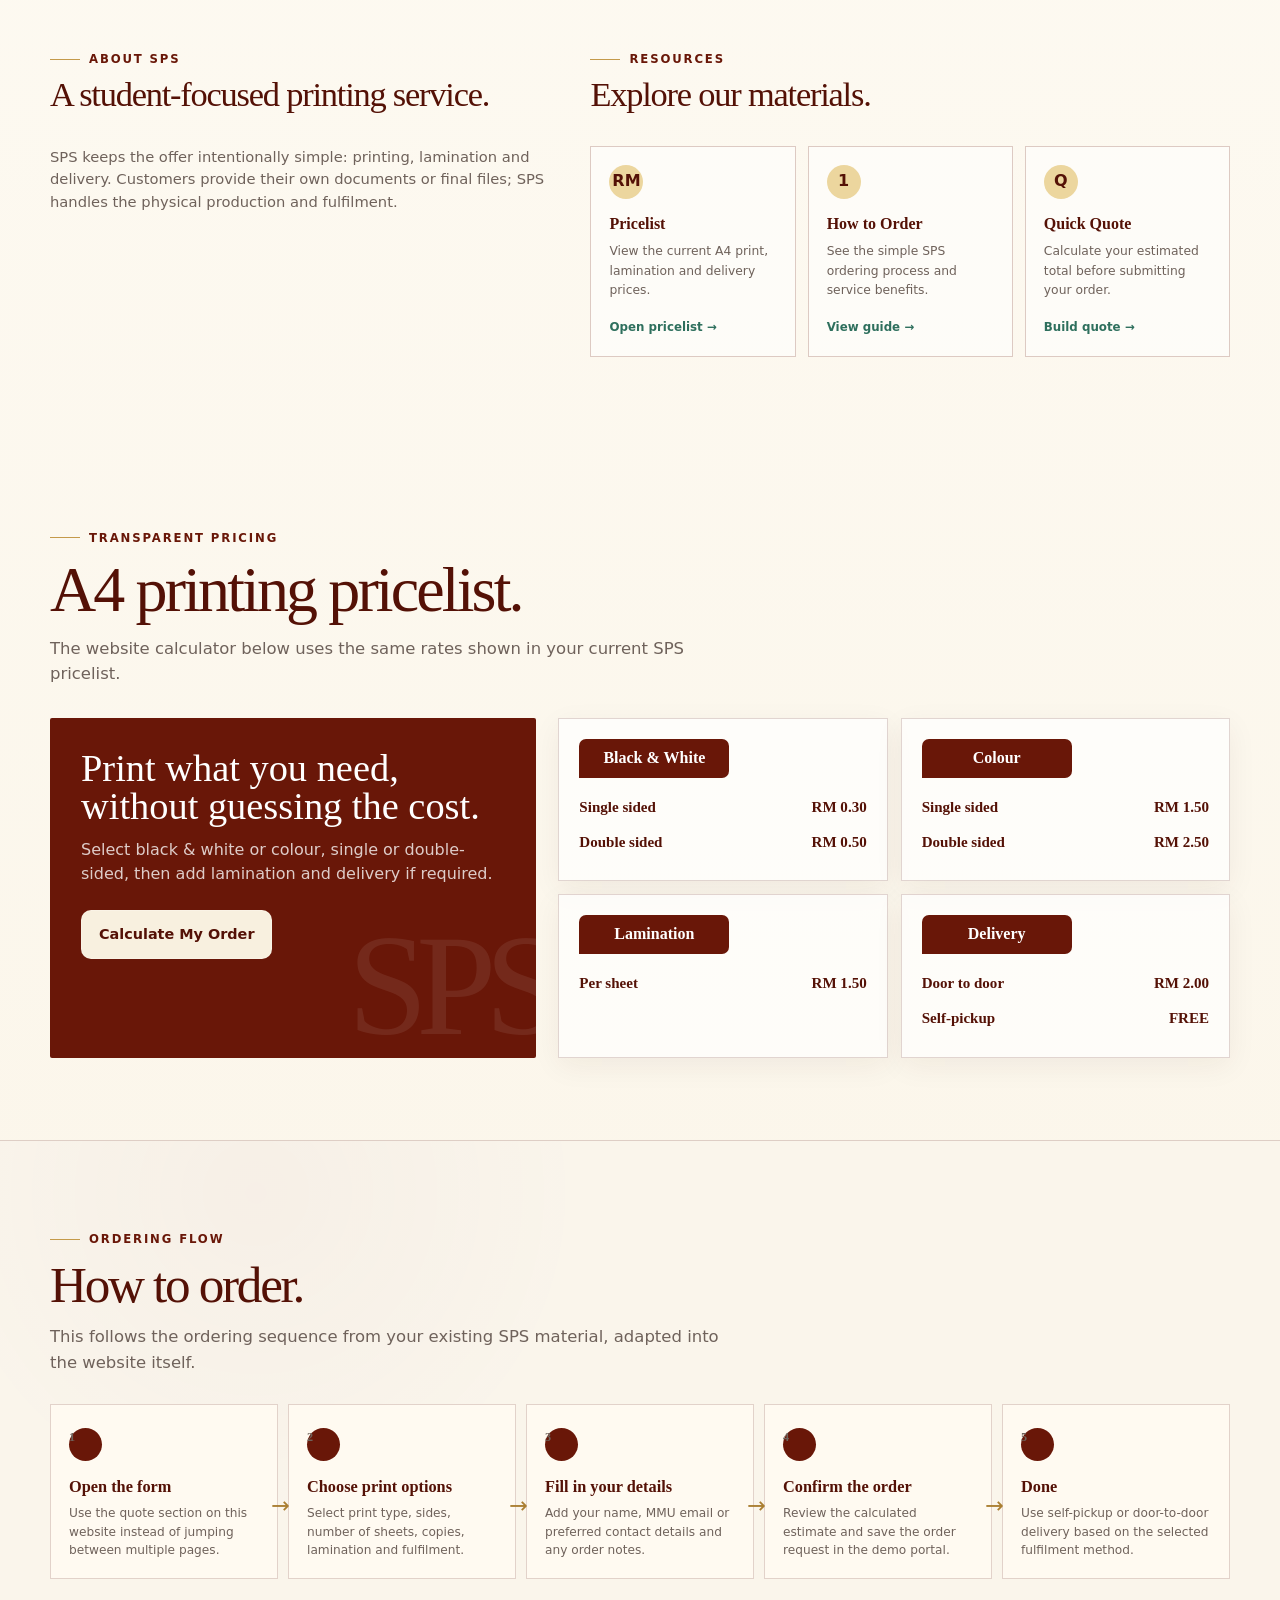
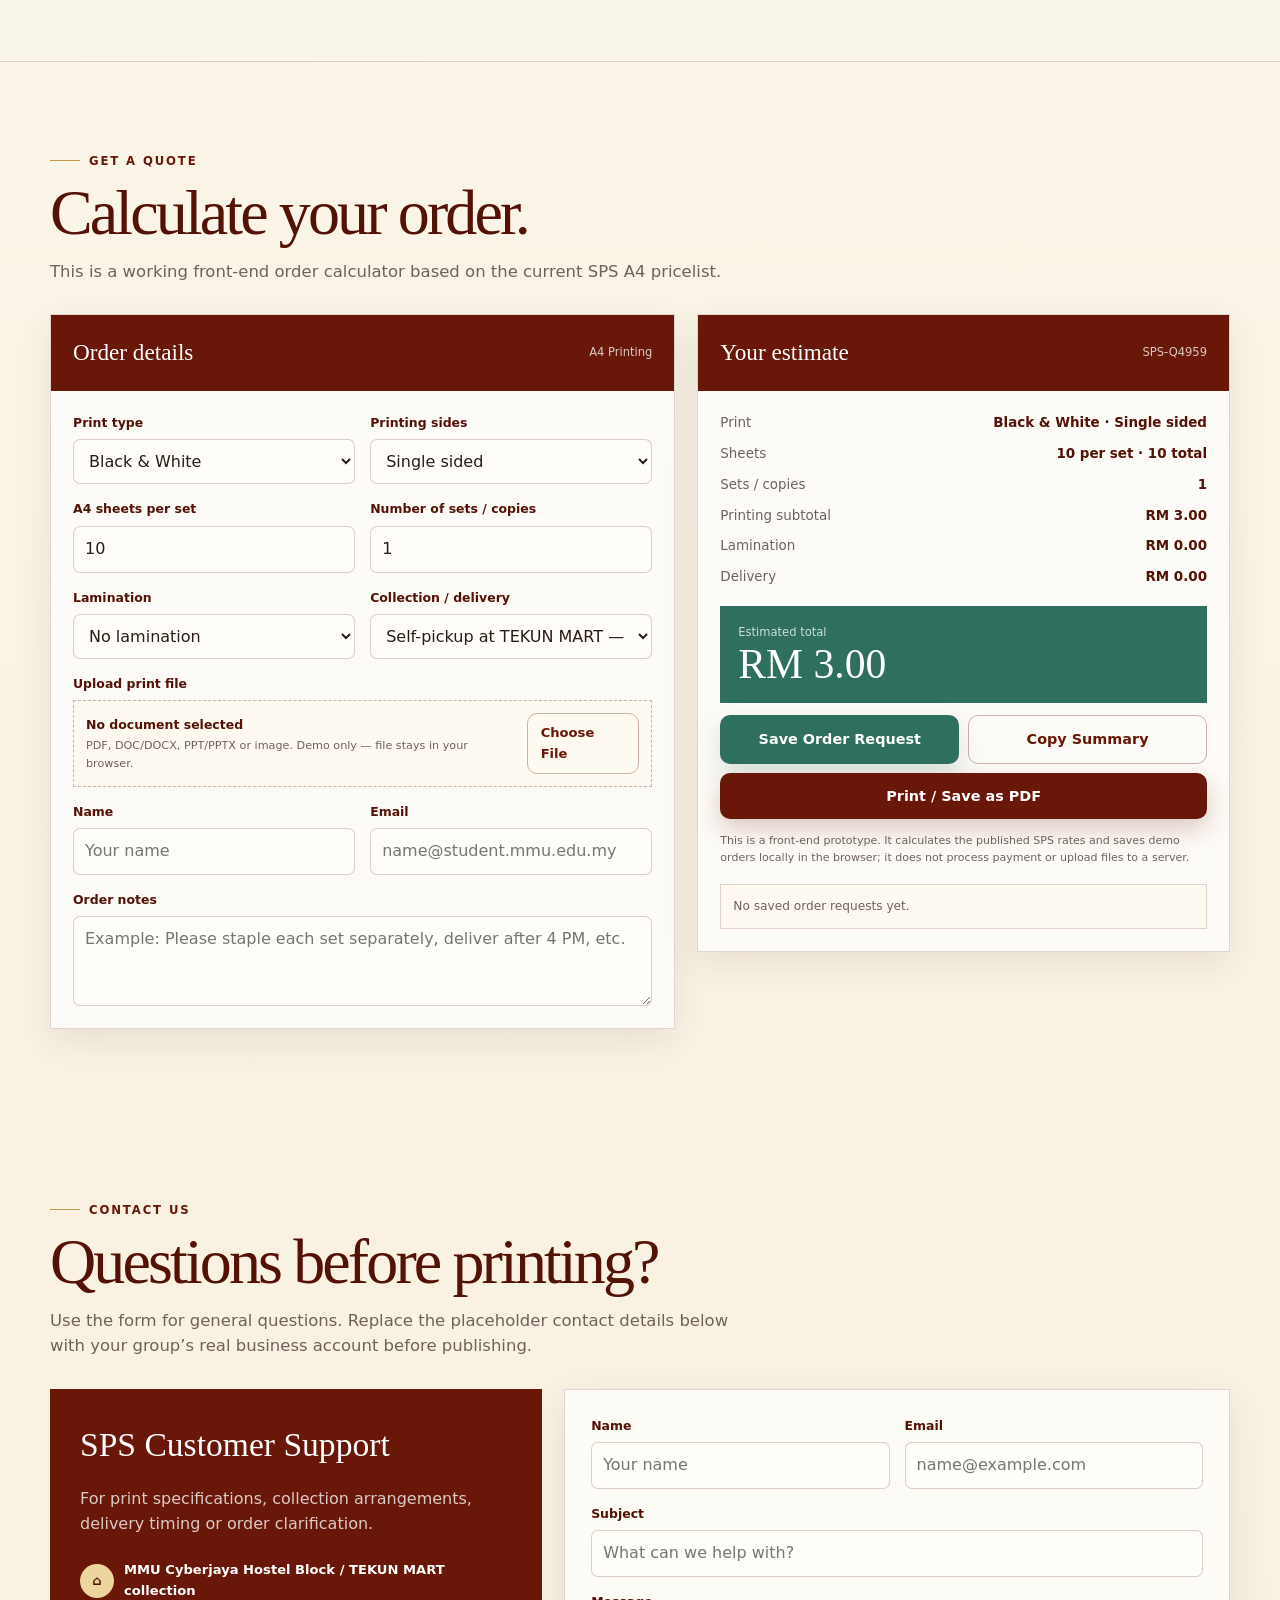
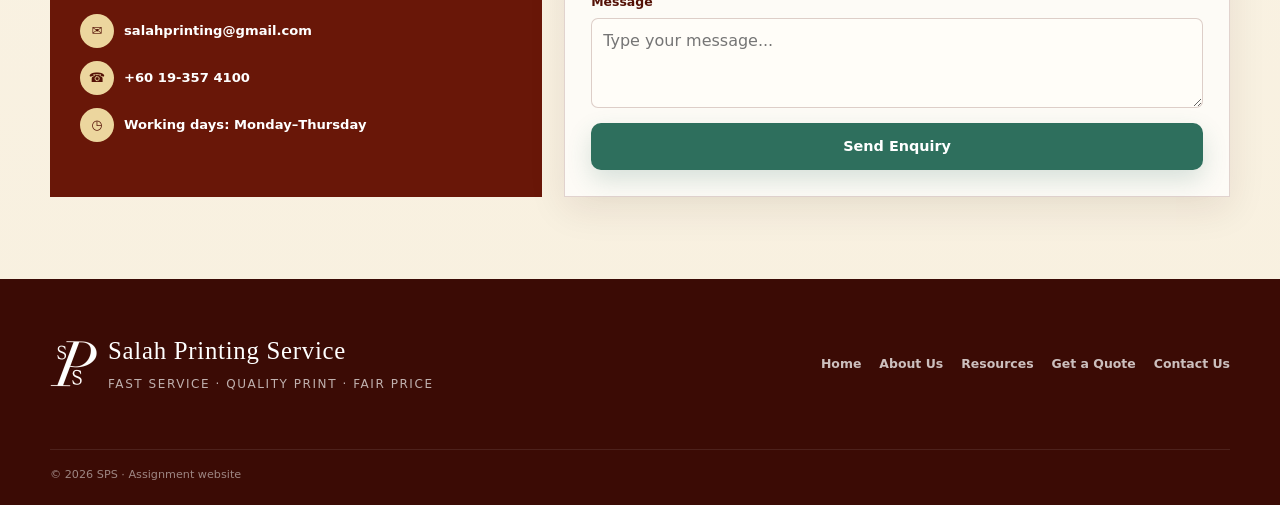
==== commit b5ec6fc1: "add logo for footer" ====
--- a/index.html
+++ b/index.html
@@ -1263,6 +1263,19 @@
       border-top: 1px solid rgba(255,255,255,.09);
       color: rgba(255,255,255,.5);
       font-size: .7rem;
+    }
+
+    .footer-logo-image {
+      width: 48px;
+      height: 48px;
+      object-fit: contain;
+      flex-shrink: 0;
+    }
+
+    .footer-brand {
+      display: flex;
+      align-items: center;
+      gap: 10px;
     }
 
     /* ---------------- MODALS ---------------- */
@@ -2131,11 +2144,12 @@
   <footer>
     <div class="container footer-top">
       <div class="footer-brand">
-        <span class="monogram" aria-hidden="true">
-          <span class="s1">S</span>
-          <span class="p">P</span>
-          <span class="s2">S</span>
-        </span>
+        <img
+          class="footer-logo-image"
+          src="assets/sps-logo.png"
+          alt="SPS logo"
+        />
+
         <div>
           <strong>Salah Printing Service</strong>
           <span>Fast service · Quality print · Fair price</span>
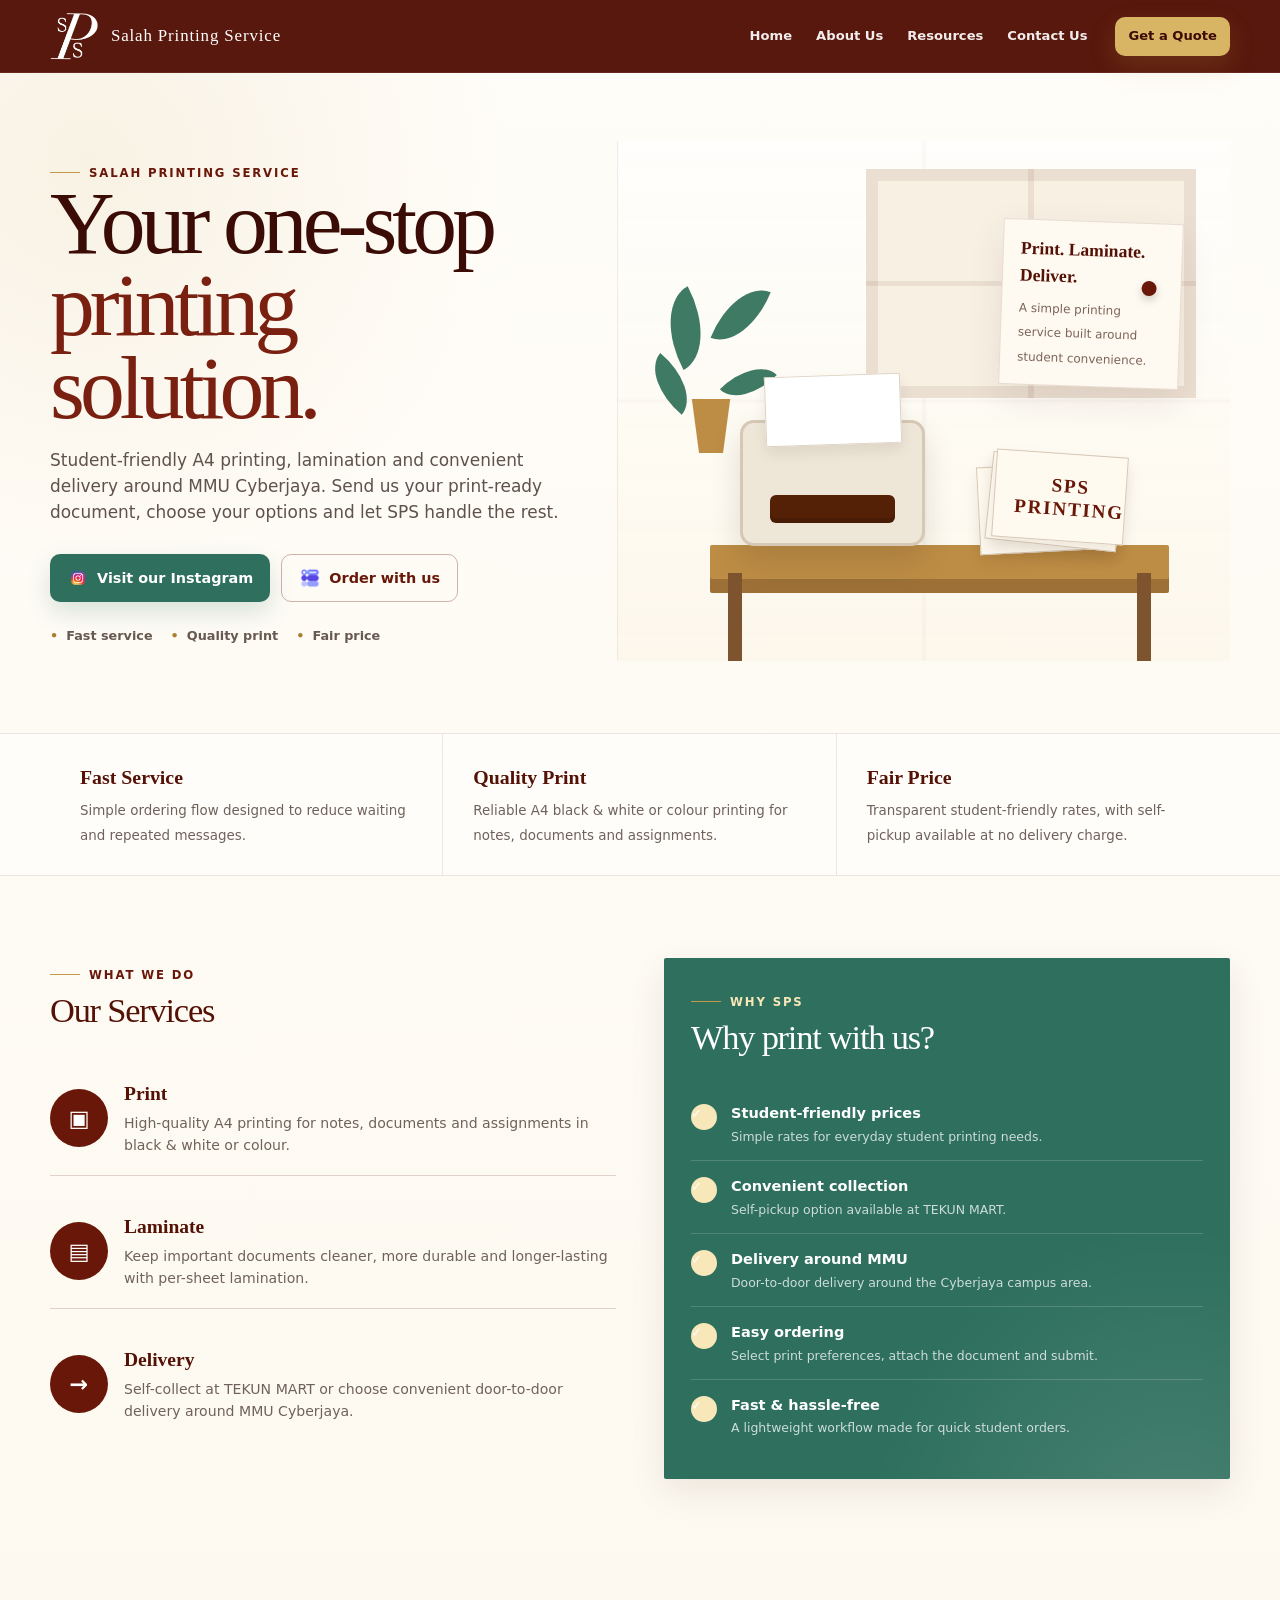
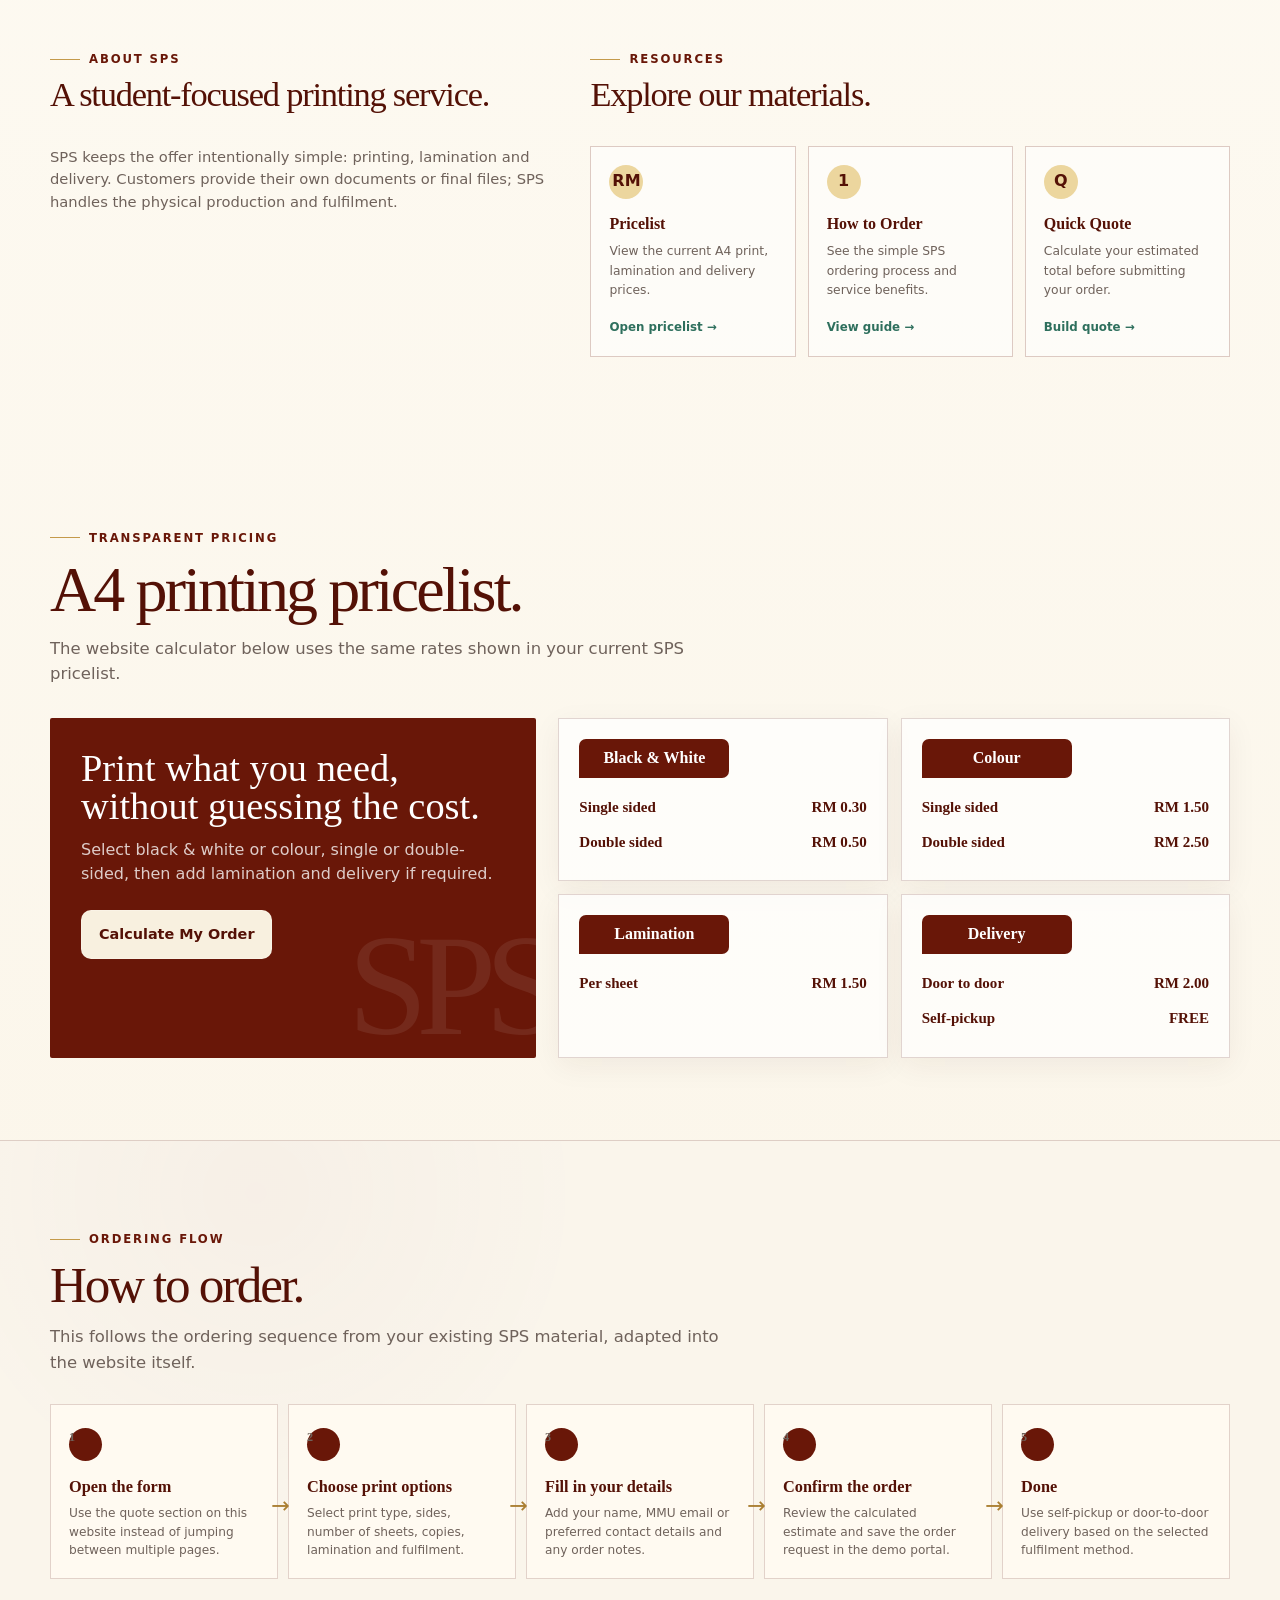
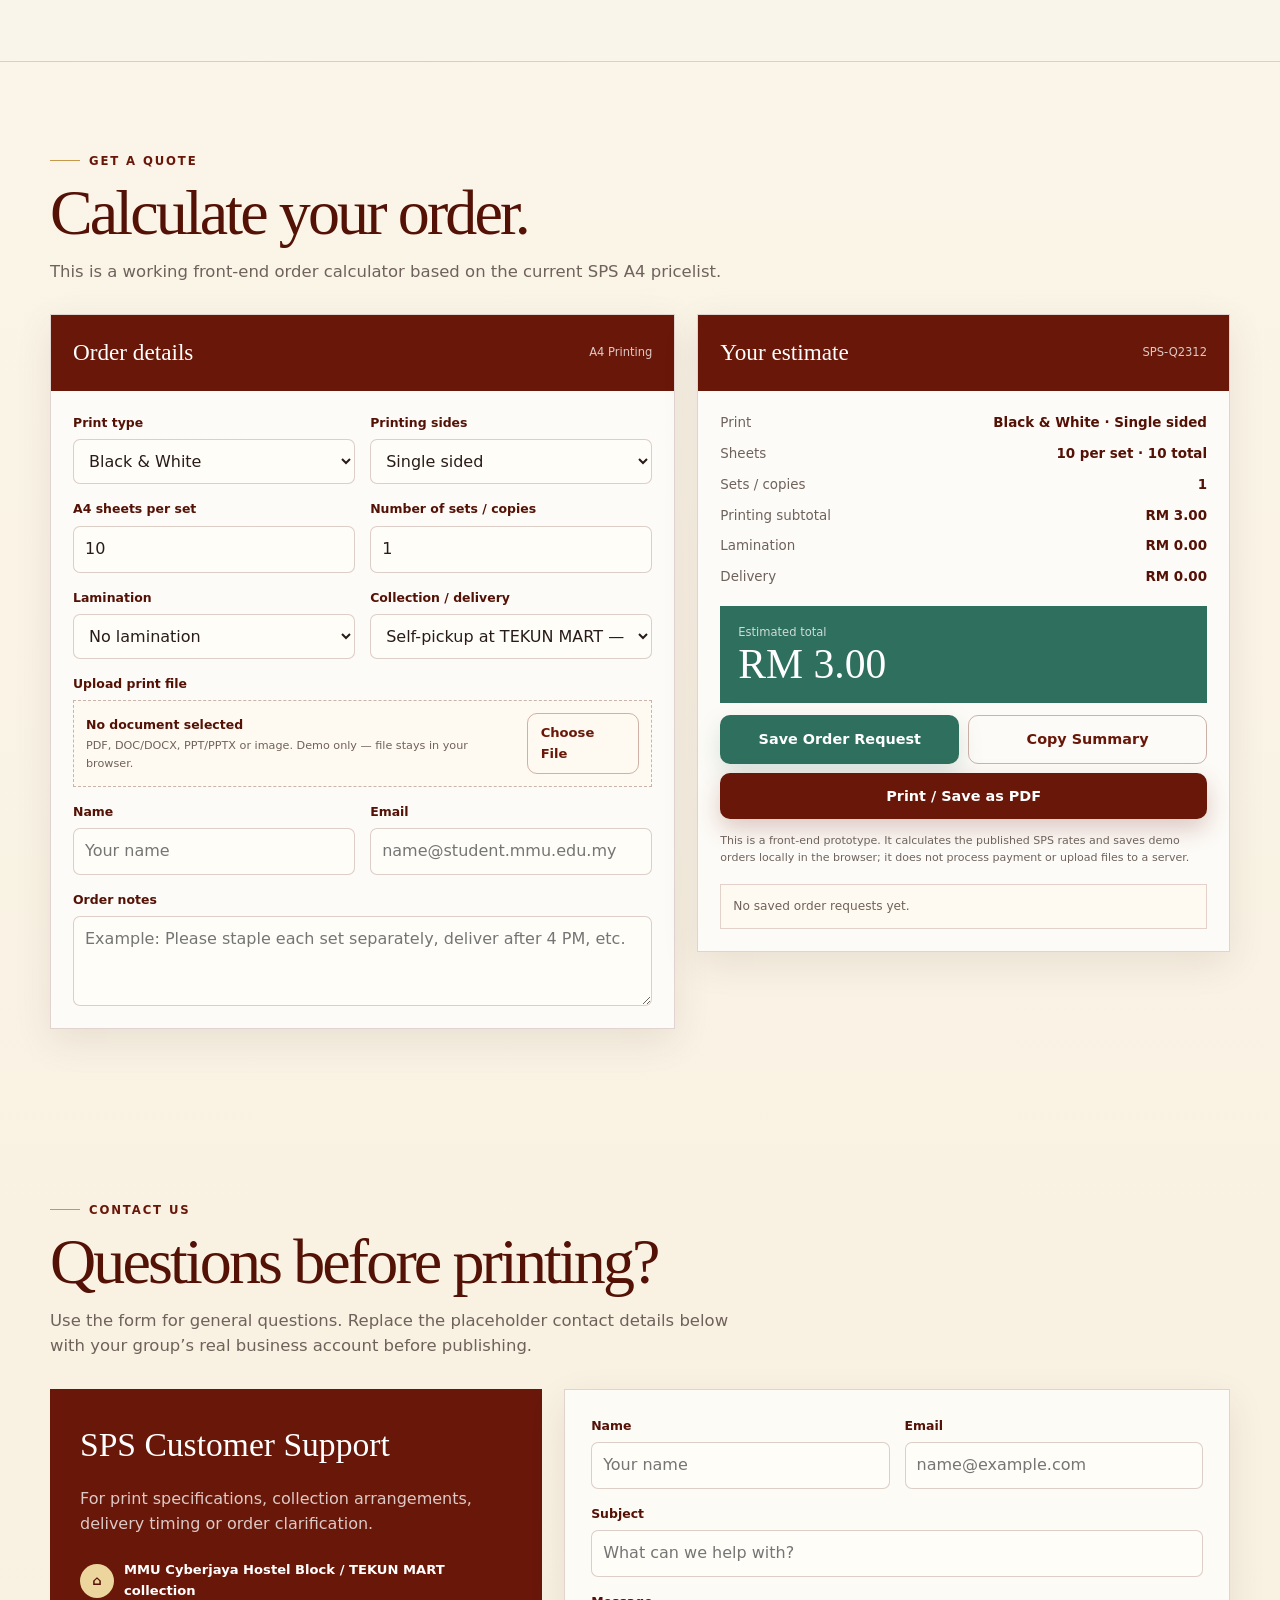
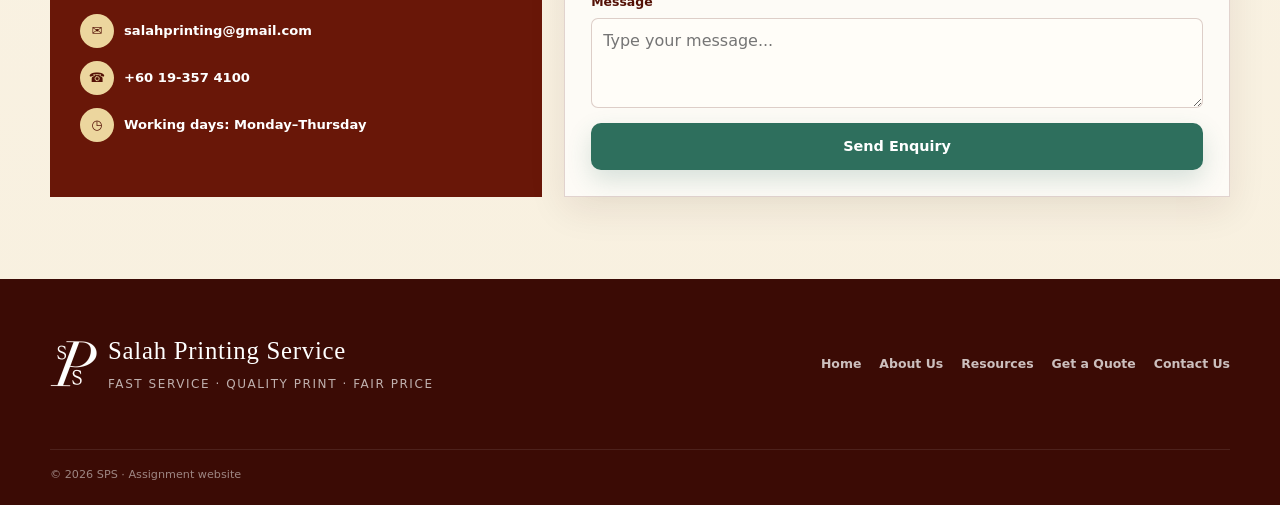
==== commit 3868cb62: "logo" ====
--- a/index.html
+++ b/index.html
@@ -187,6 +187,20 @@
       font-size: 0.82rem;
     }
 
+    .btn {
+      display: inline-flex;
+      align-items: center;
+      justify-content: center;
+      gap: 8px;
+    }
+
+    .btn img {
+      width: 22px;
+      height: 22px;
+      object-fit: contain;
+      flex-shrink: 0;
+    }
+
     /* ---------------- NAV ---------------- */
     .topbar {
       position: sticky;
@@ -1695,8 +1709,25 @@
           </p>
 
           <div class="hero-actions">
-            <a class="btn btn-green" href="https://www.instagram.com/salahprinting/" target="_blank" rel="noopener noreferrer">Visit Instagram</a>
-            <a class="btn btn-outline" href="https://www.instagram.com/salahprinting/" target="_blank" rel="noopener noreferrer">@salahprinting</a>
+            <a
+              class="btn btn-green"
+              href="https://www.instagram.com/salahprinting/"
+              target="_blank"
+              rel="noopener noreferrer"
+            >
+              <img src="assets/instagram.png" alt="" />
+              Visit our Instagram
+            </a>
+
+            <a
+              class="btn btn-outline"
+              href="YOUR_GOOGLE_FORM_LINK"
+              target="_blank"
+              rel="noopener noreferrer"
+            >
+              <img src="assets/googleform.png" alt="" />
+              Order with us
+            </a>
           </div>
 
           <div class="hero-note">
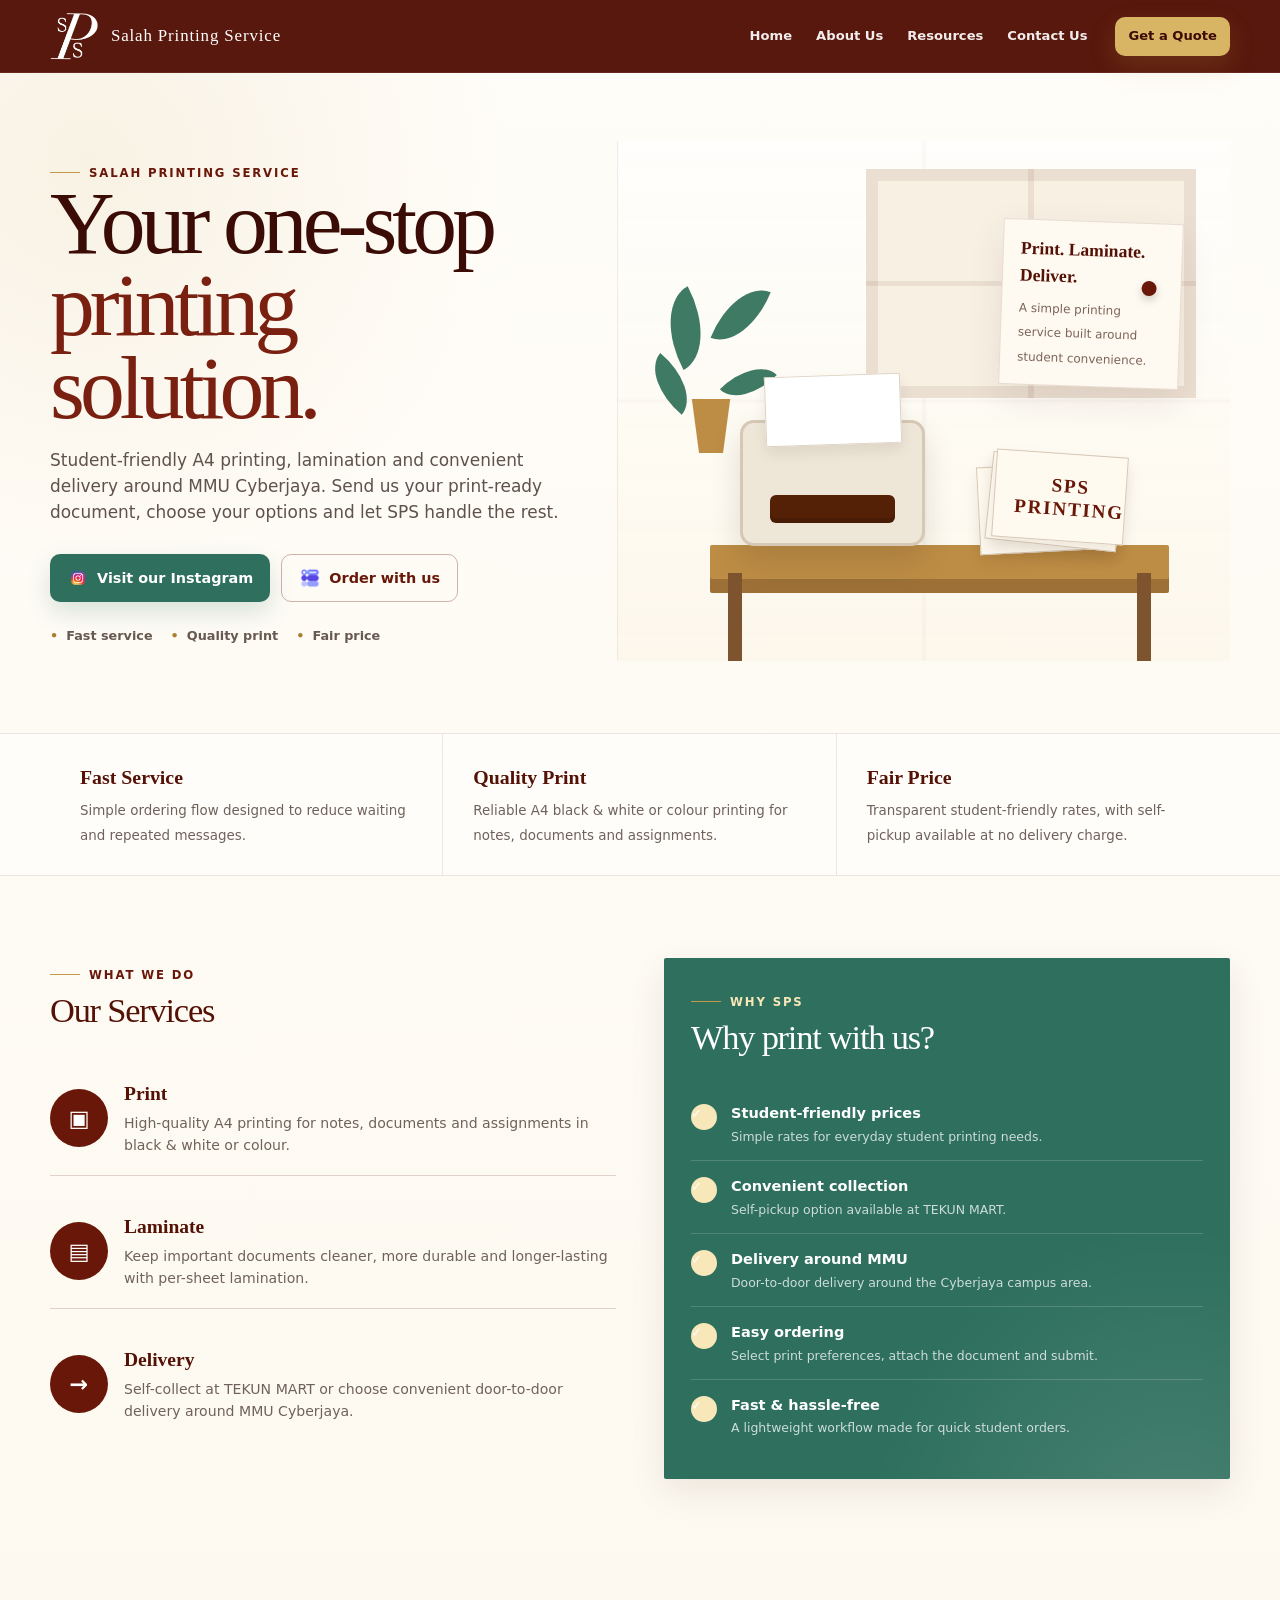
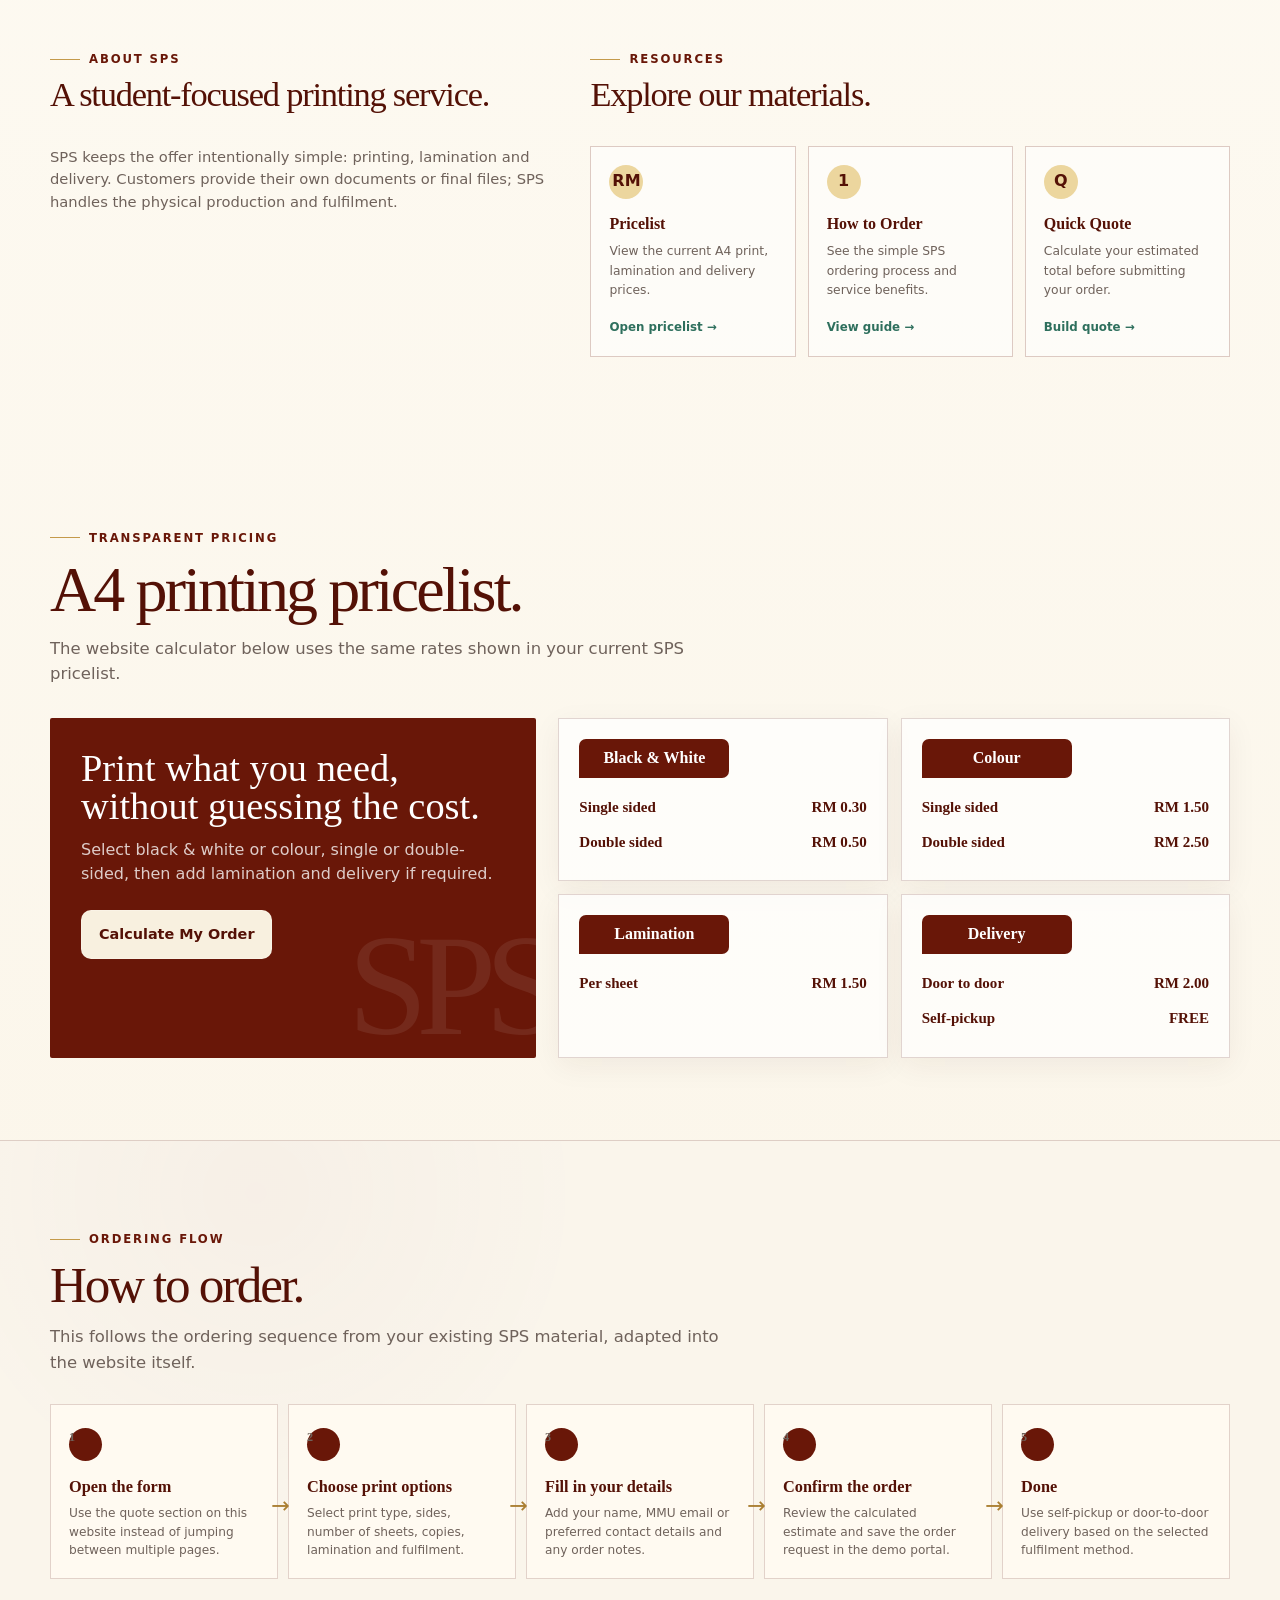
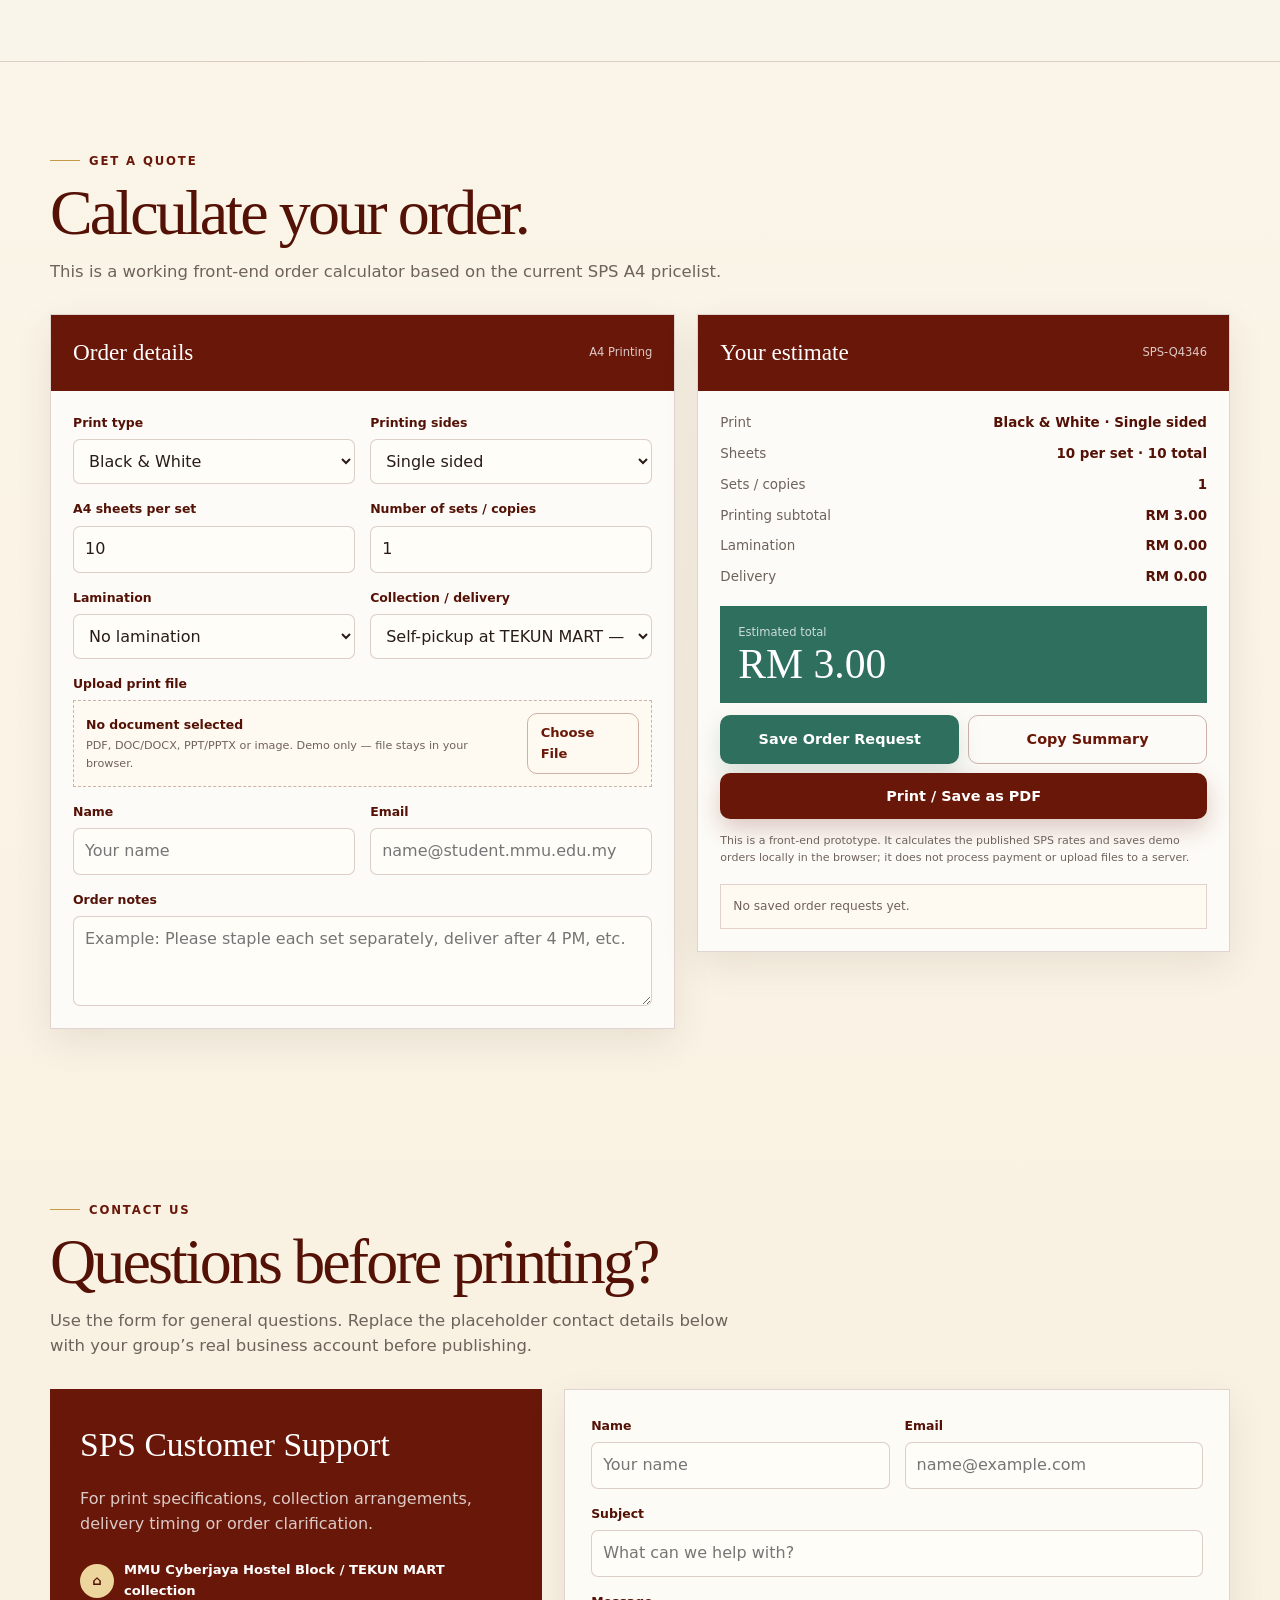
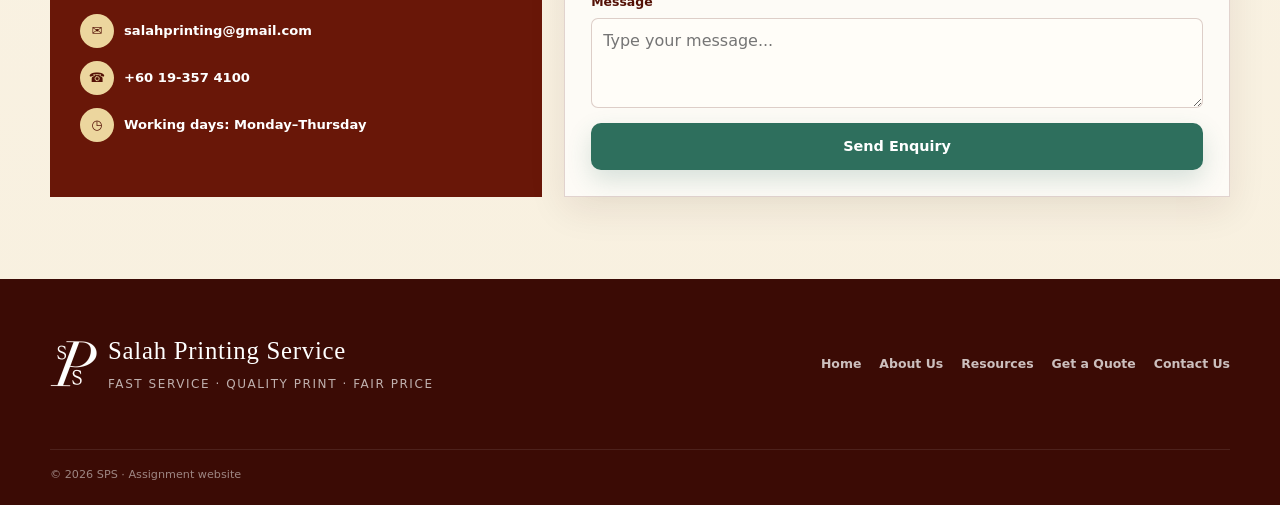
==== commit e4e44be5: "fix size" ====
--- a/index.html
+++ b/index.html
@@ -199,6 +199,11 @@
       height: 22px;
       object-fit: contain;
       flex-shrink: 0;
+    }
+
+    .btn img[alt="Instagram"] {
+      width: 28px;
+      height: 28px;
     }
 
     /* ---------------- NAV ---------------- */
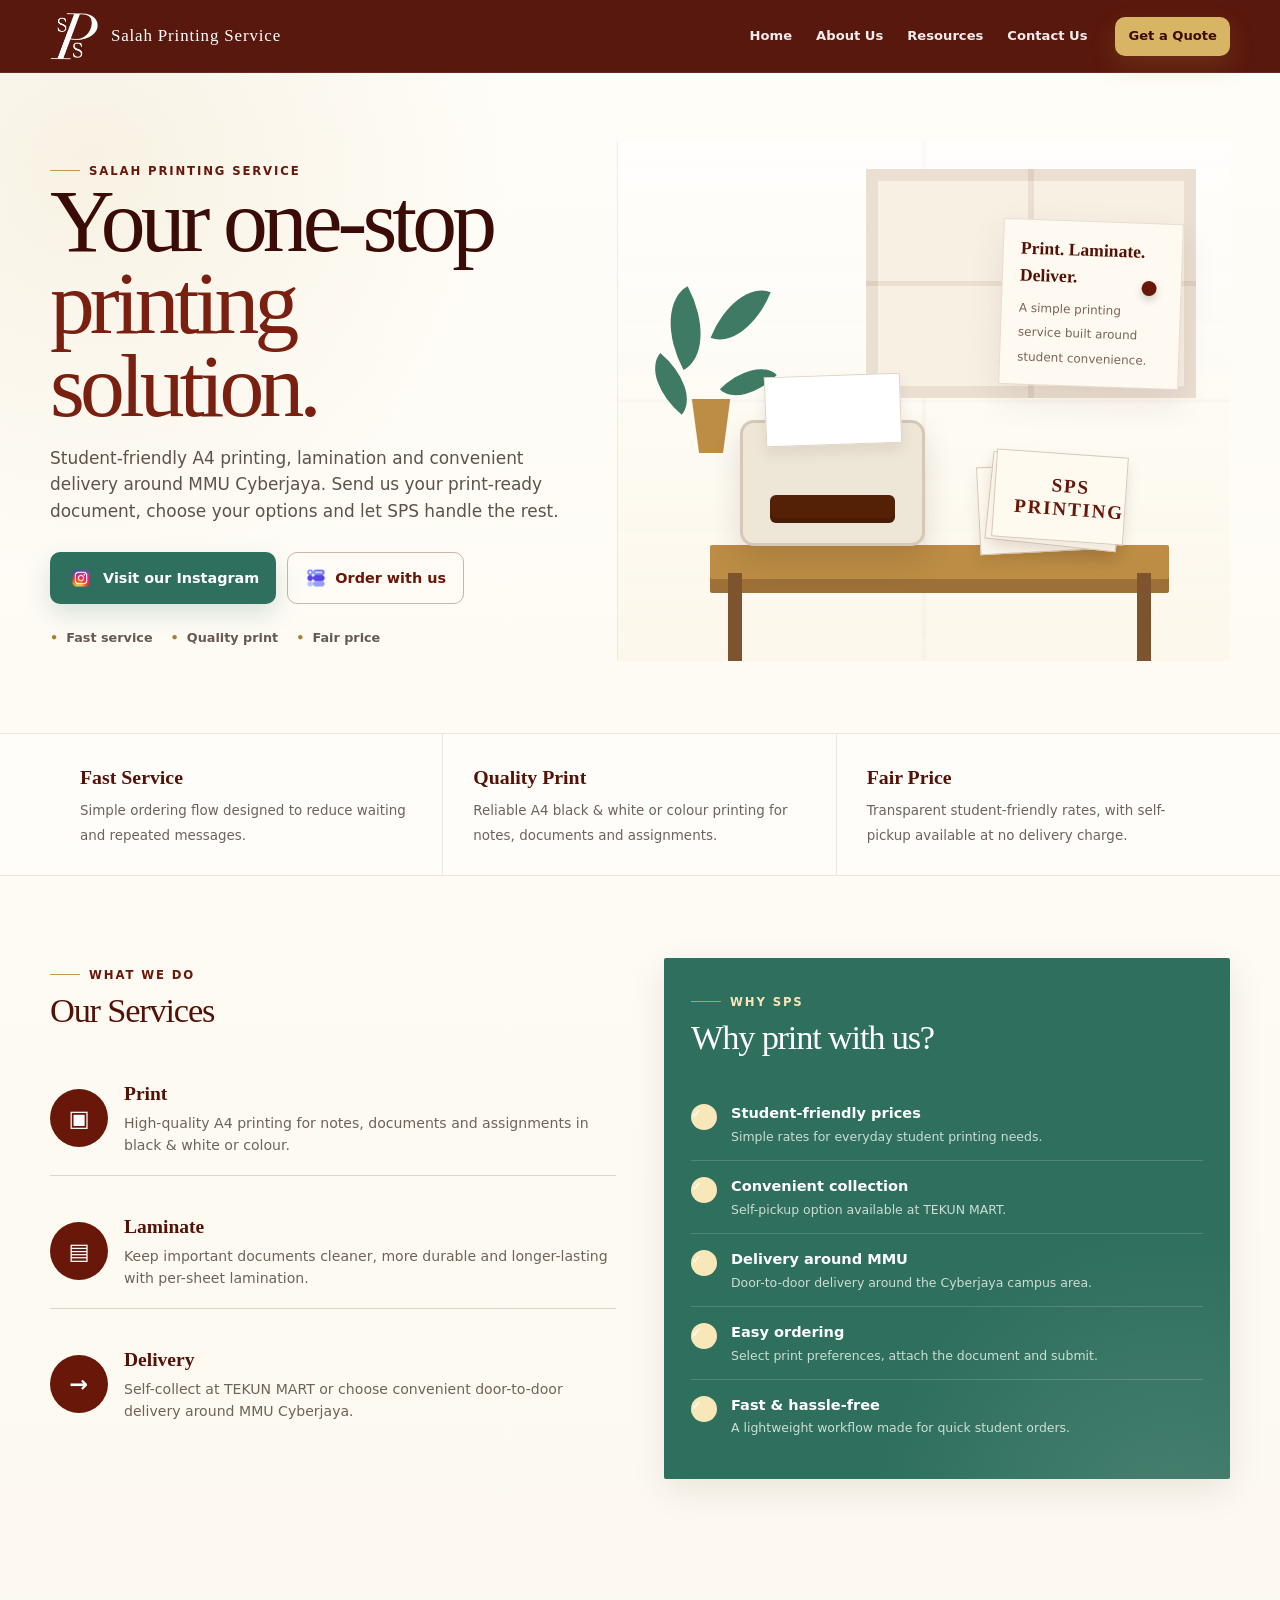
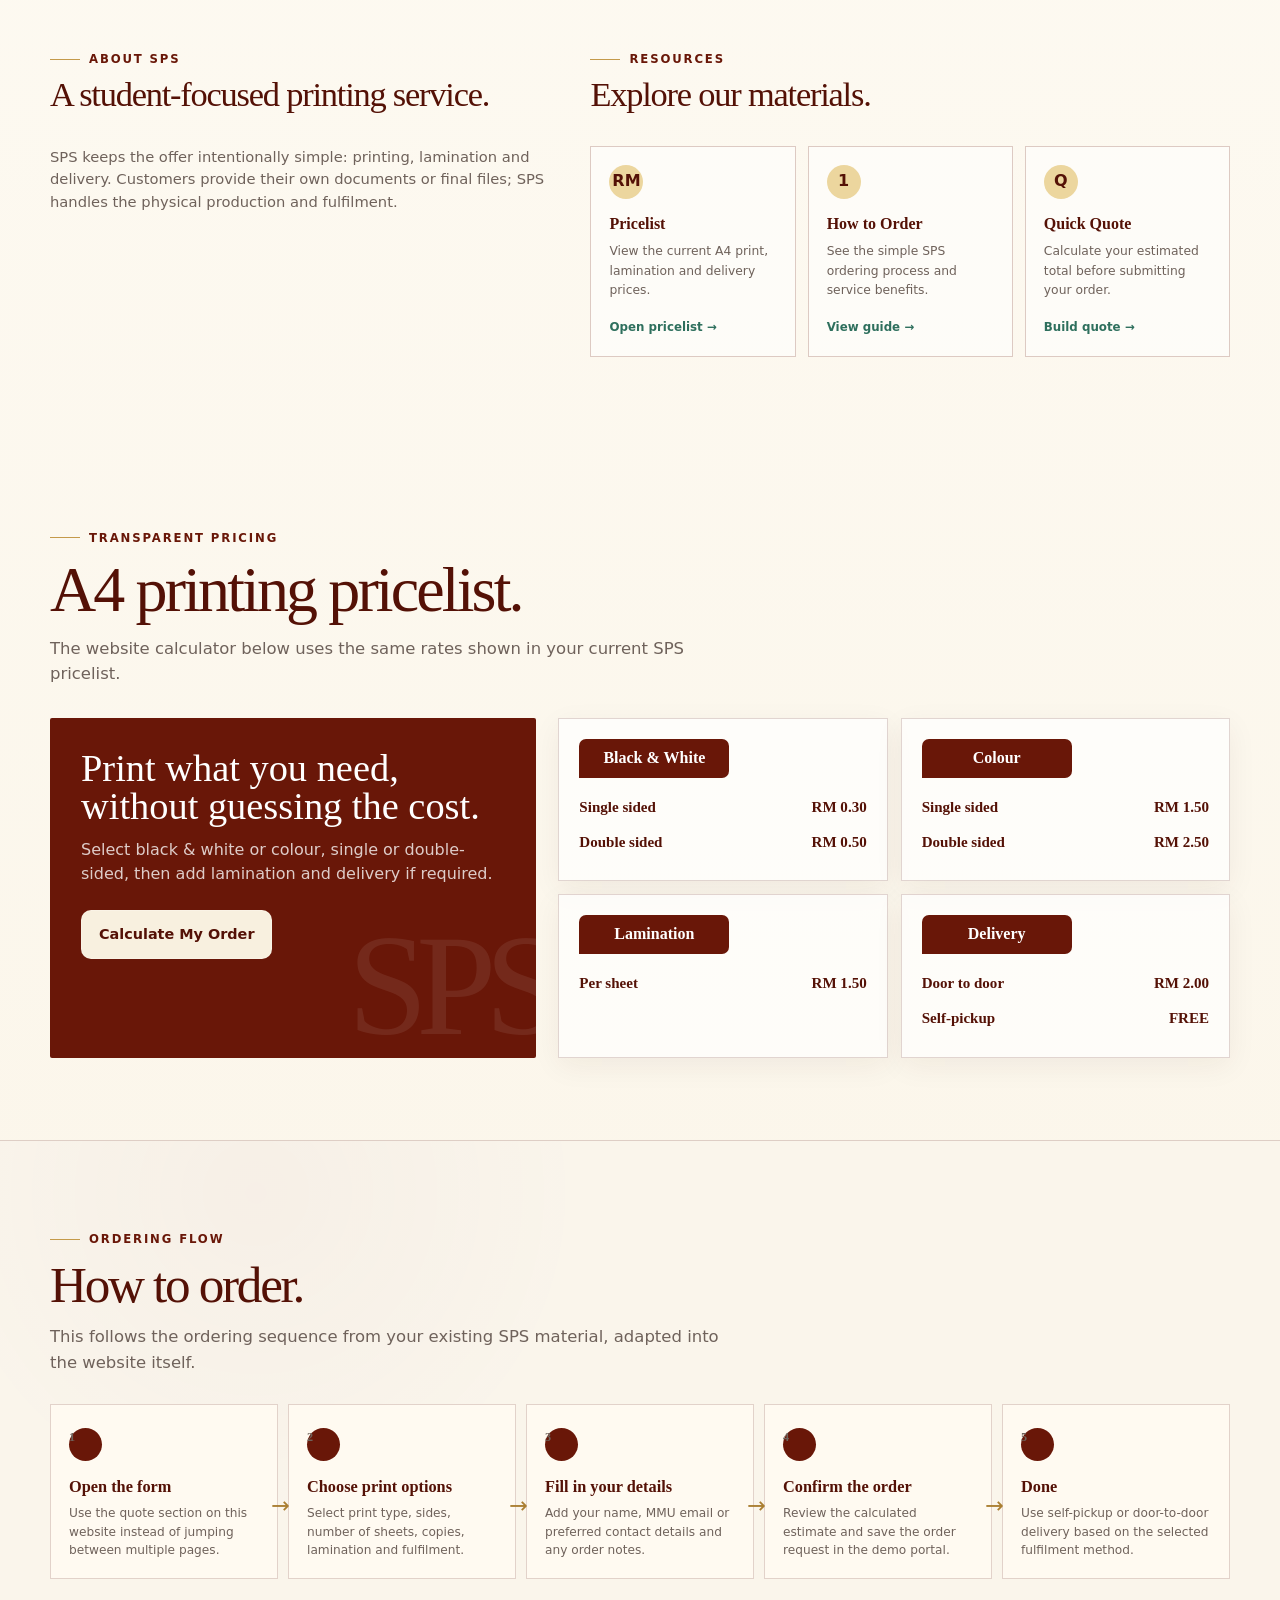
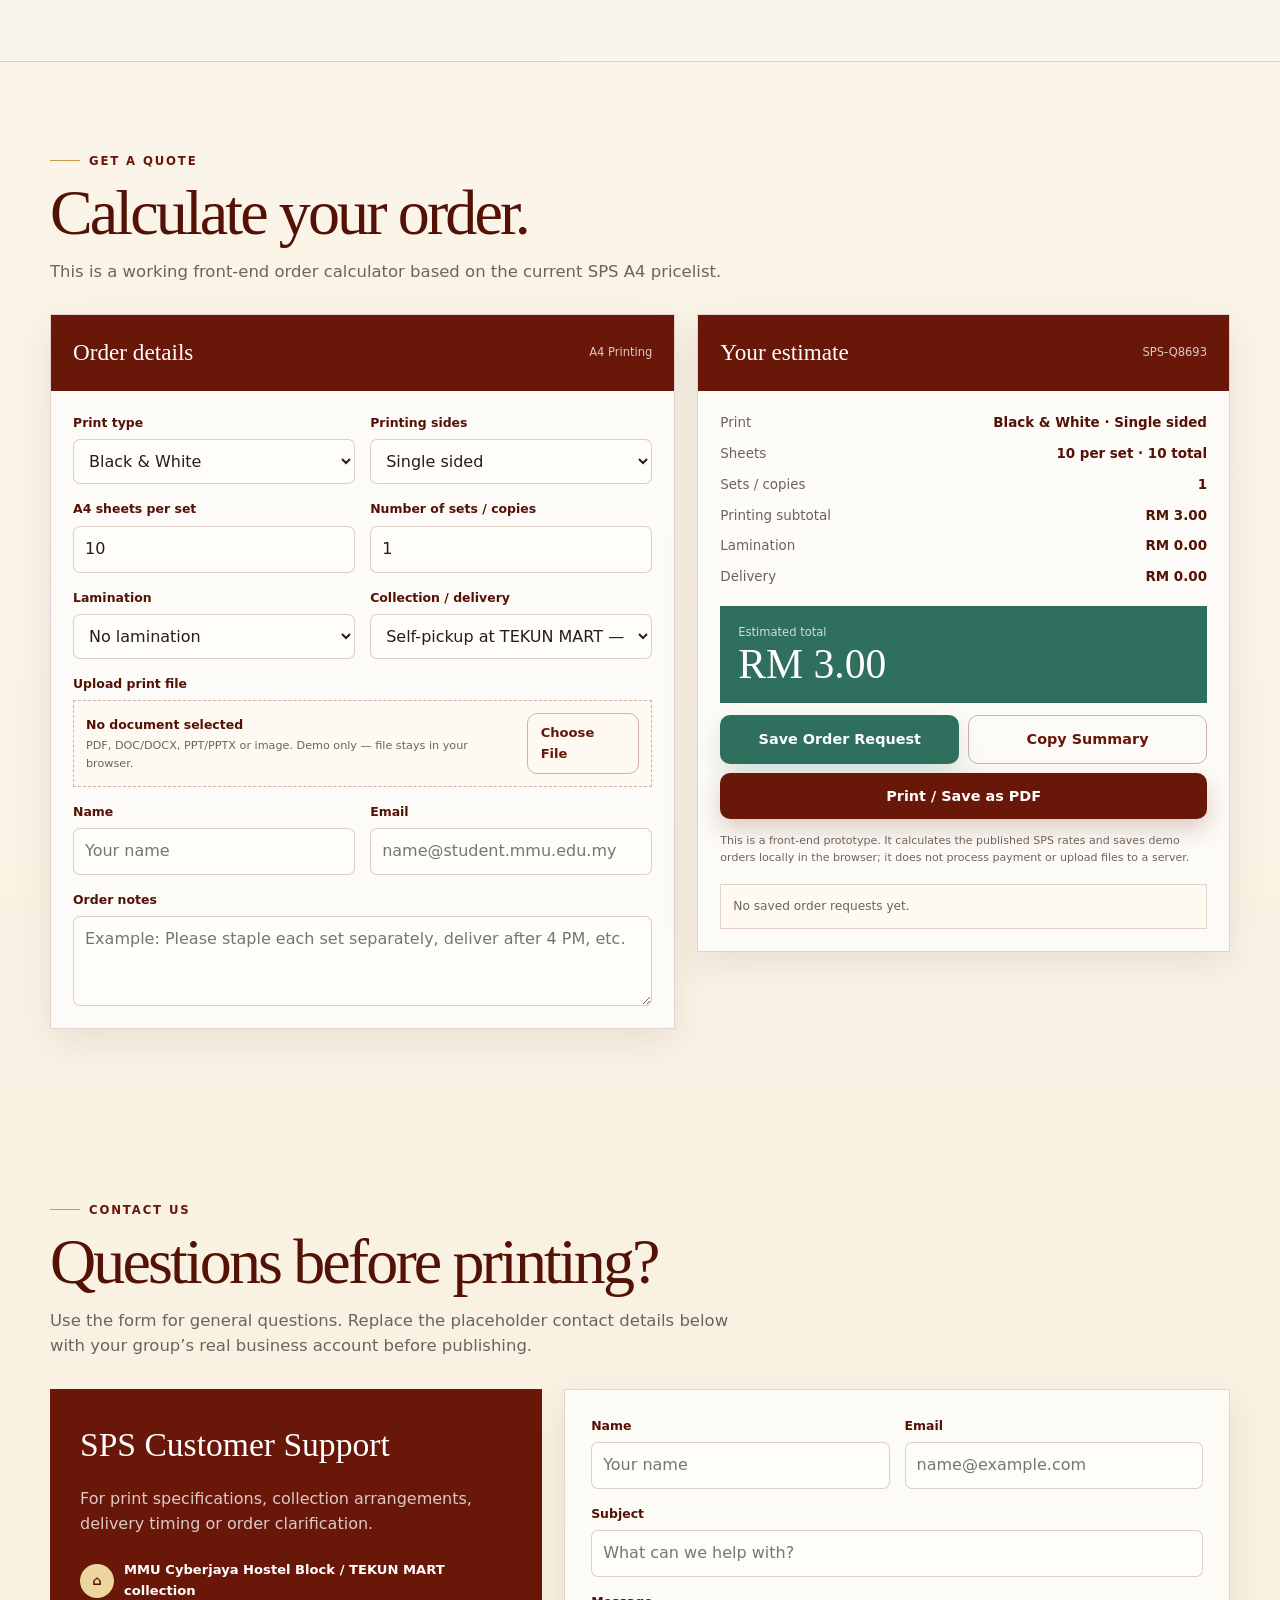
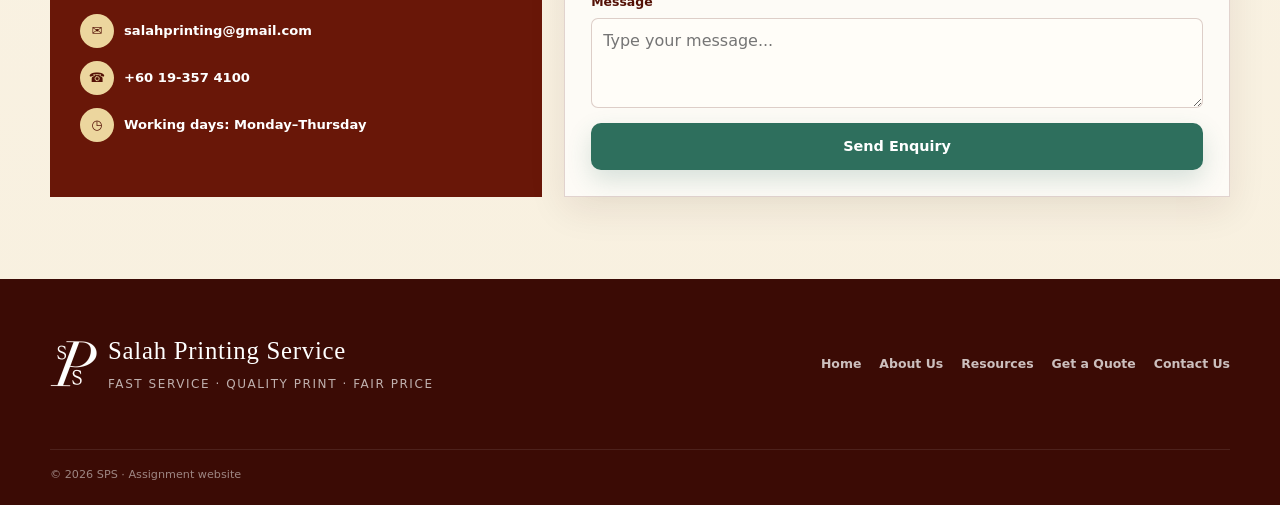
==== commit 33ccd844: "last?" ====
--- a/index.html
+++ b/index.html
@@ -1720,7 +1720,7 @@
               target="_blank"
               rel="noopener noreferrer"
             >
-              <img src="assets/instagram.png" alt="" />
+              <img src="assets/instagram.png" alt="Instagram" />
               Visit our Instagram
             </a>
 
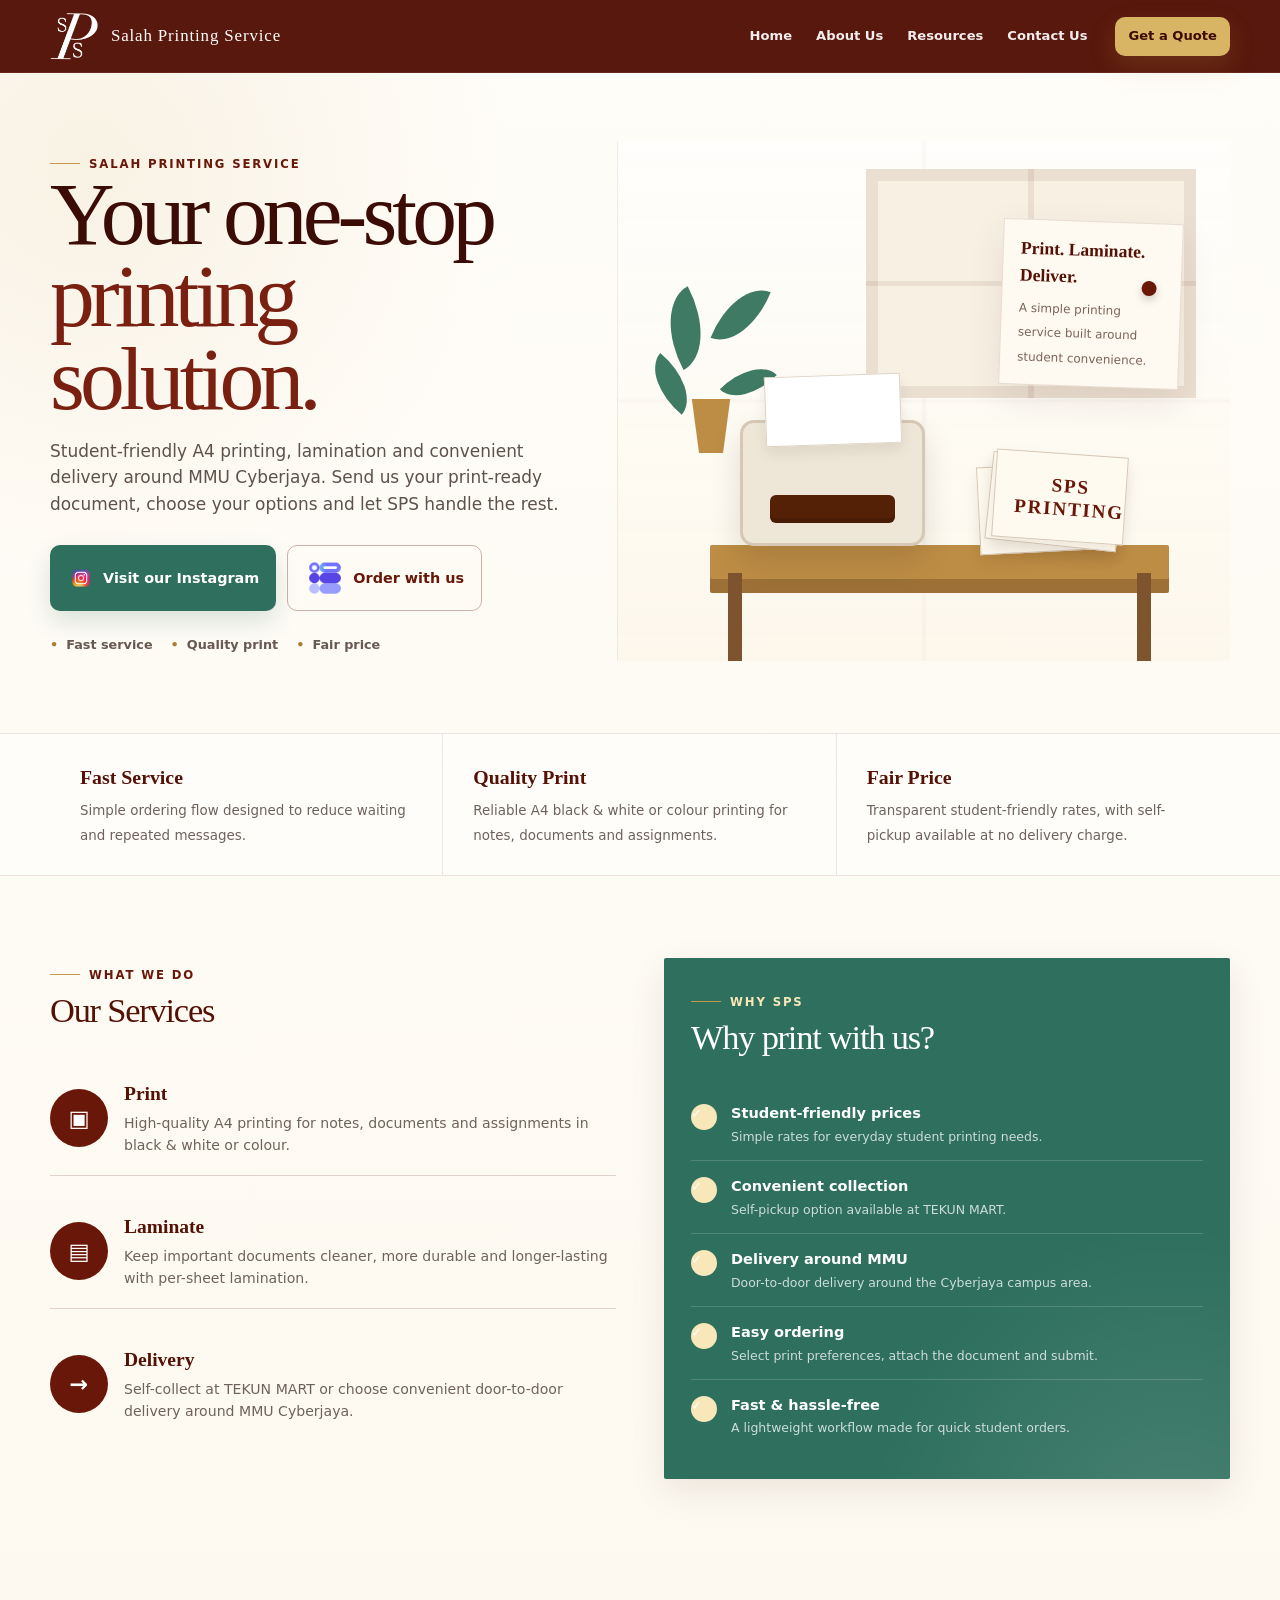
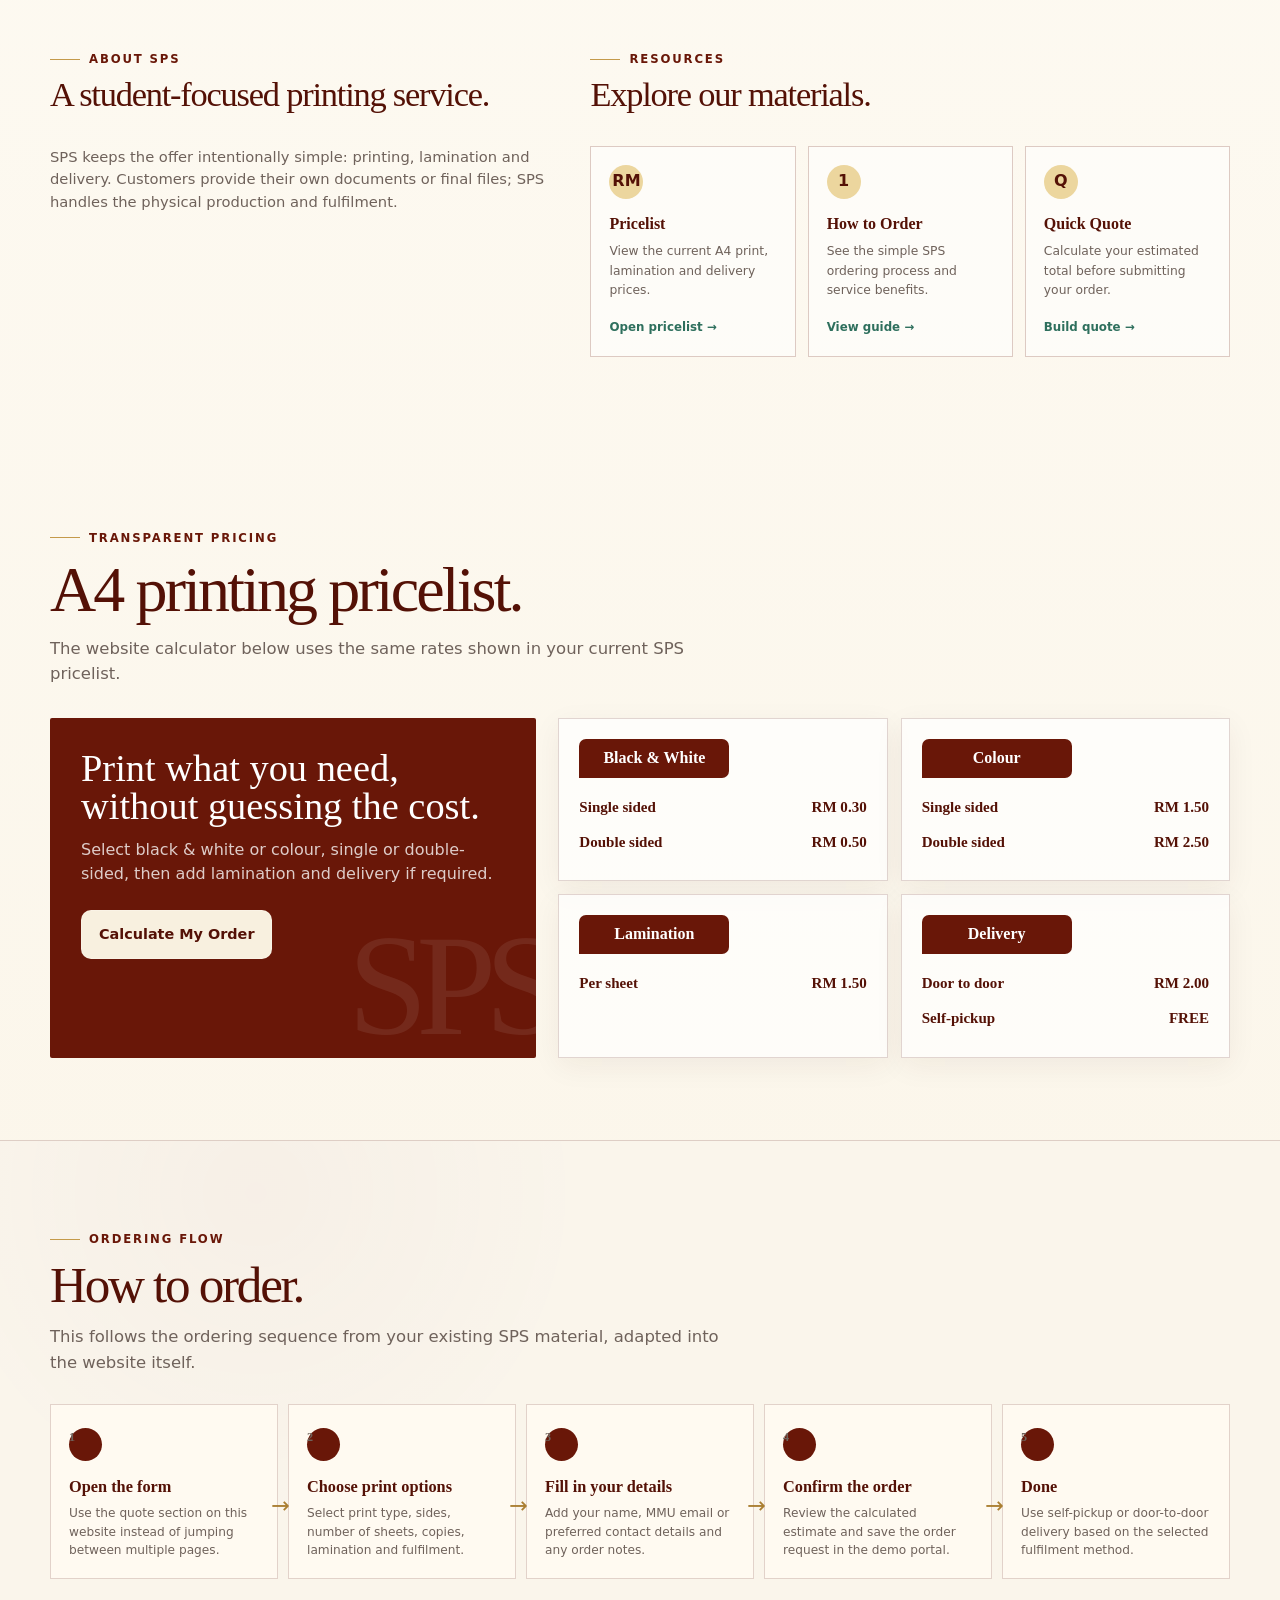
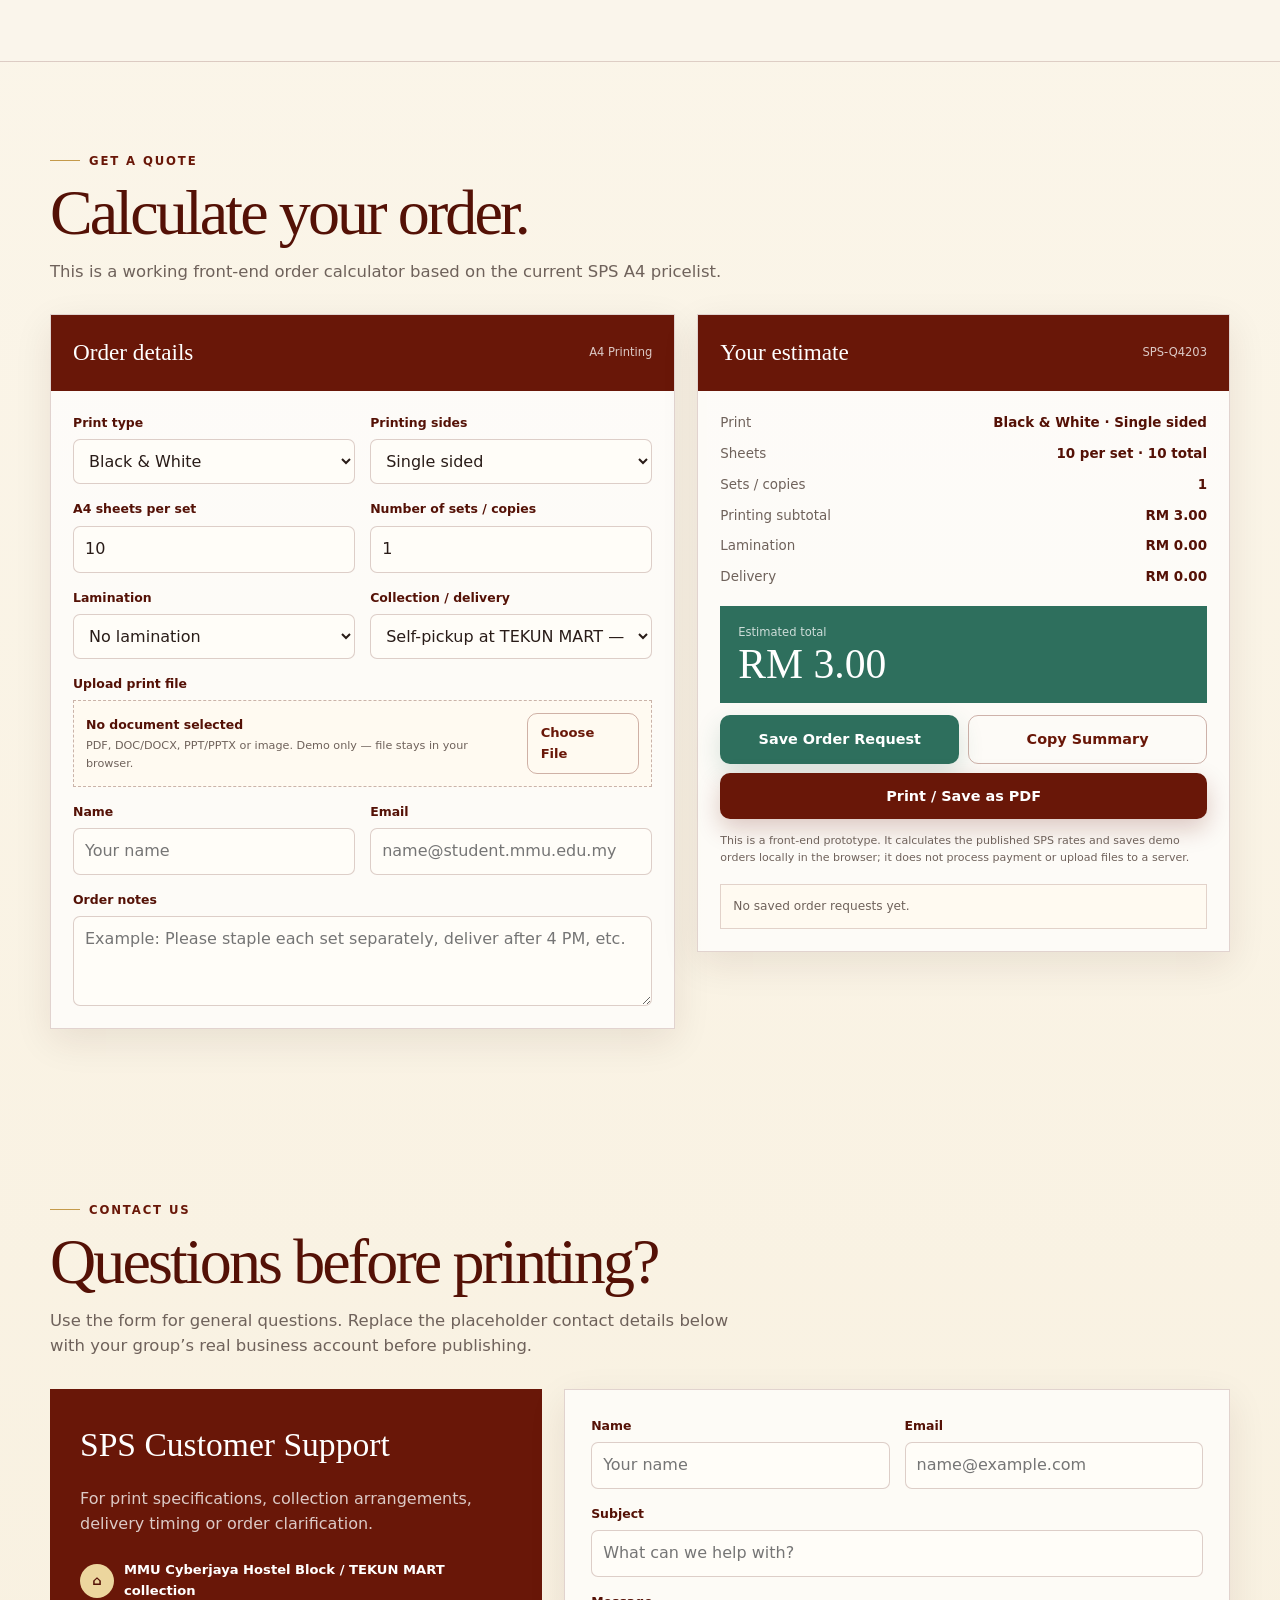
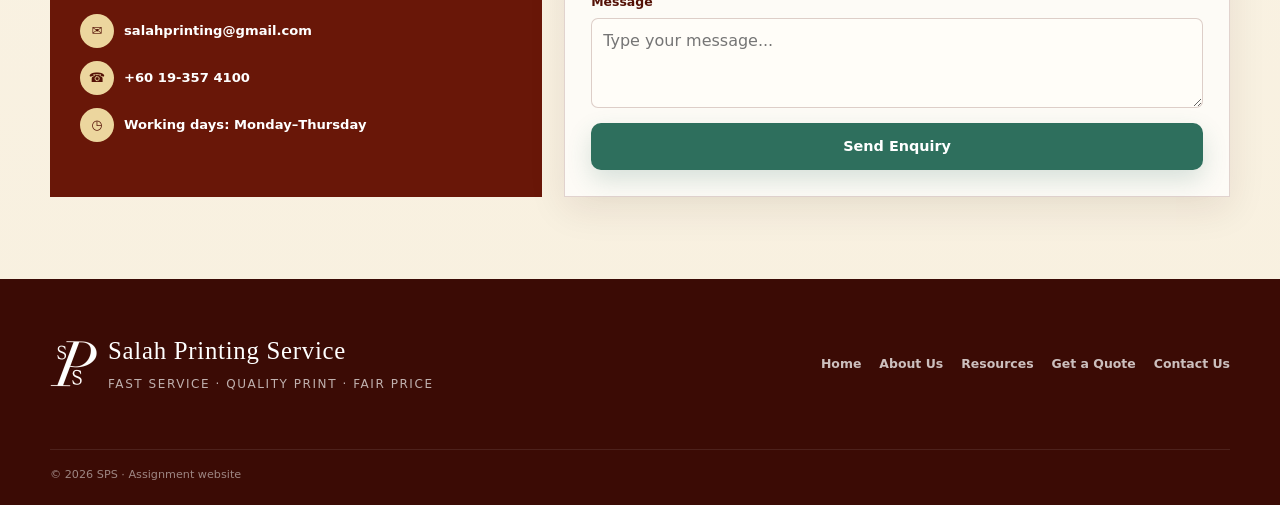
==== commit 8fdaa823: "resize" ====
--- a/index.html
+++ b/index.html
@@ -195,8 +195,8 @@
     }
 
     .btn img {
-      width: 22px;
-      height: 22px;
+      width: 40px;
+      height: 40px;
       object-fit: contain;
       flex-shrink: 0;
     }
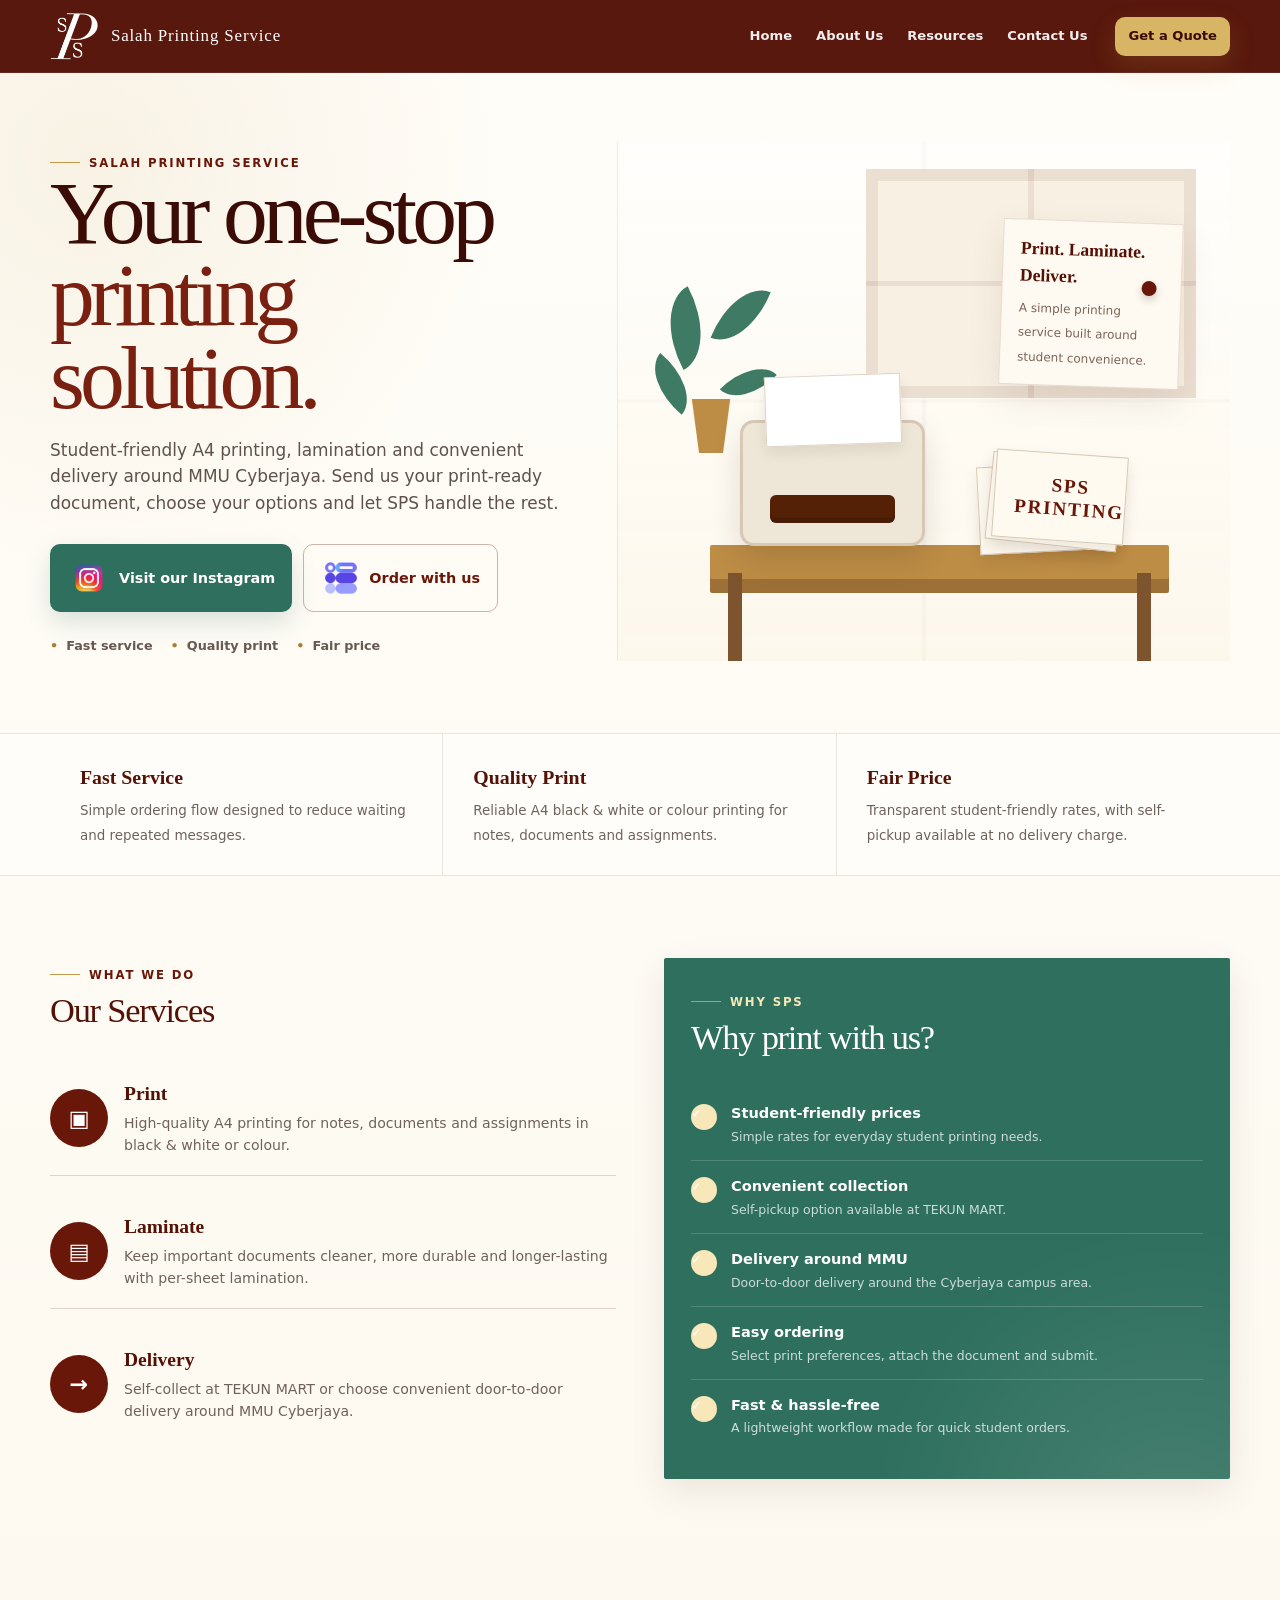
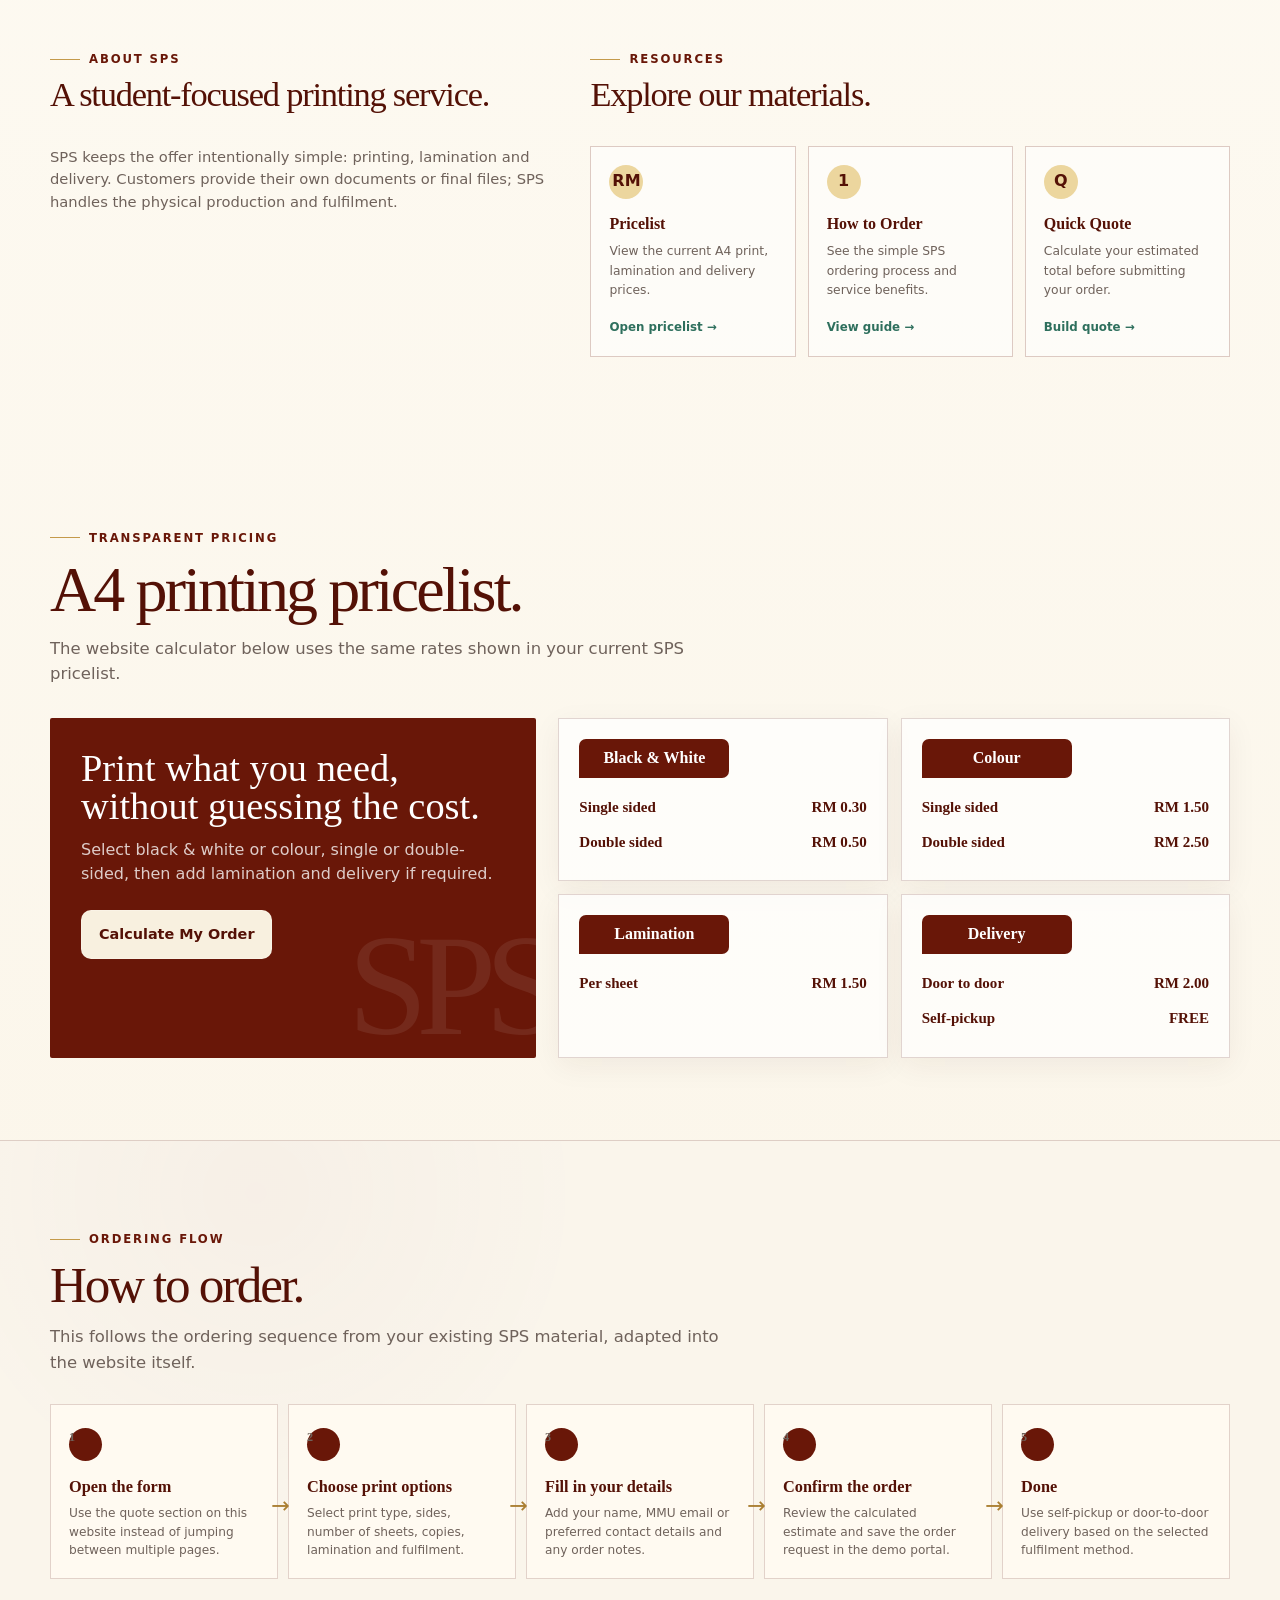
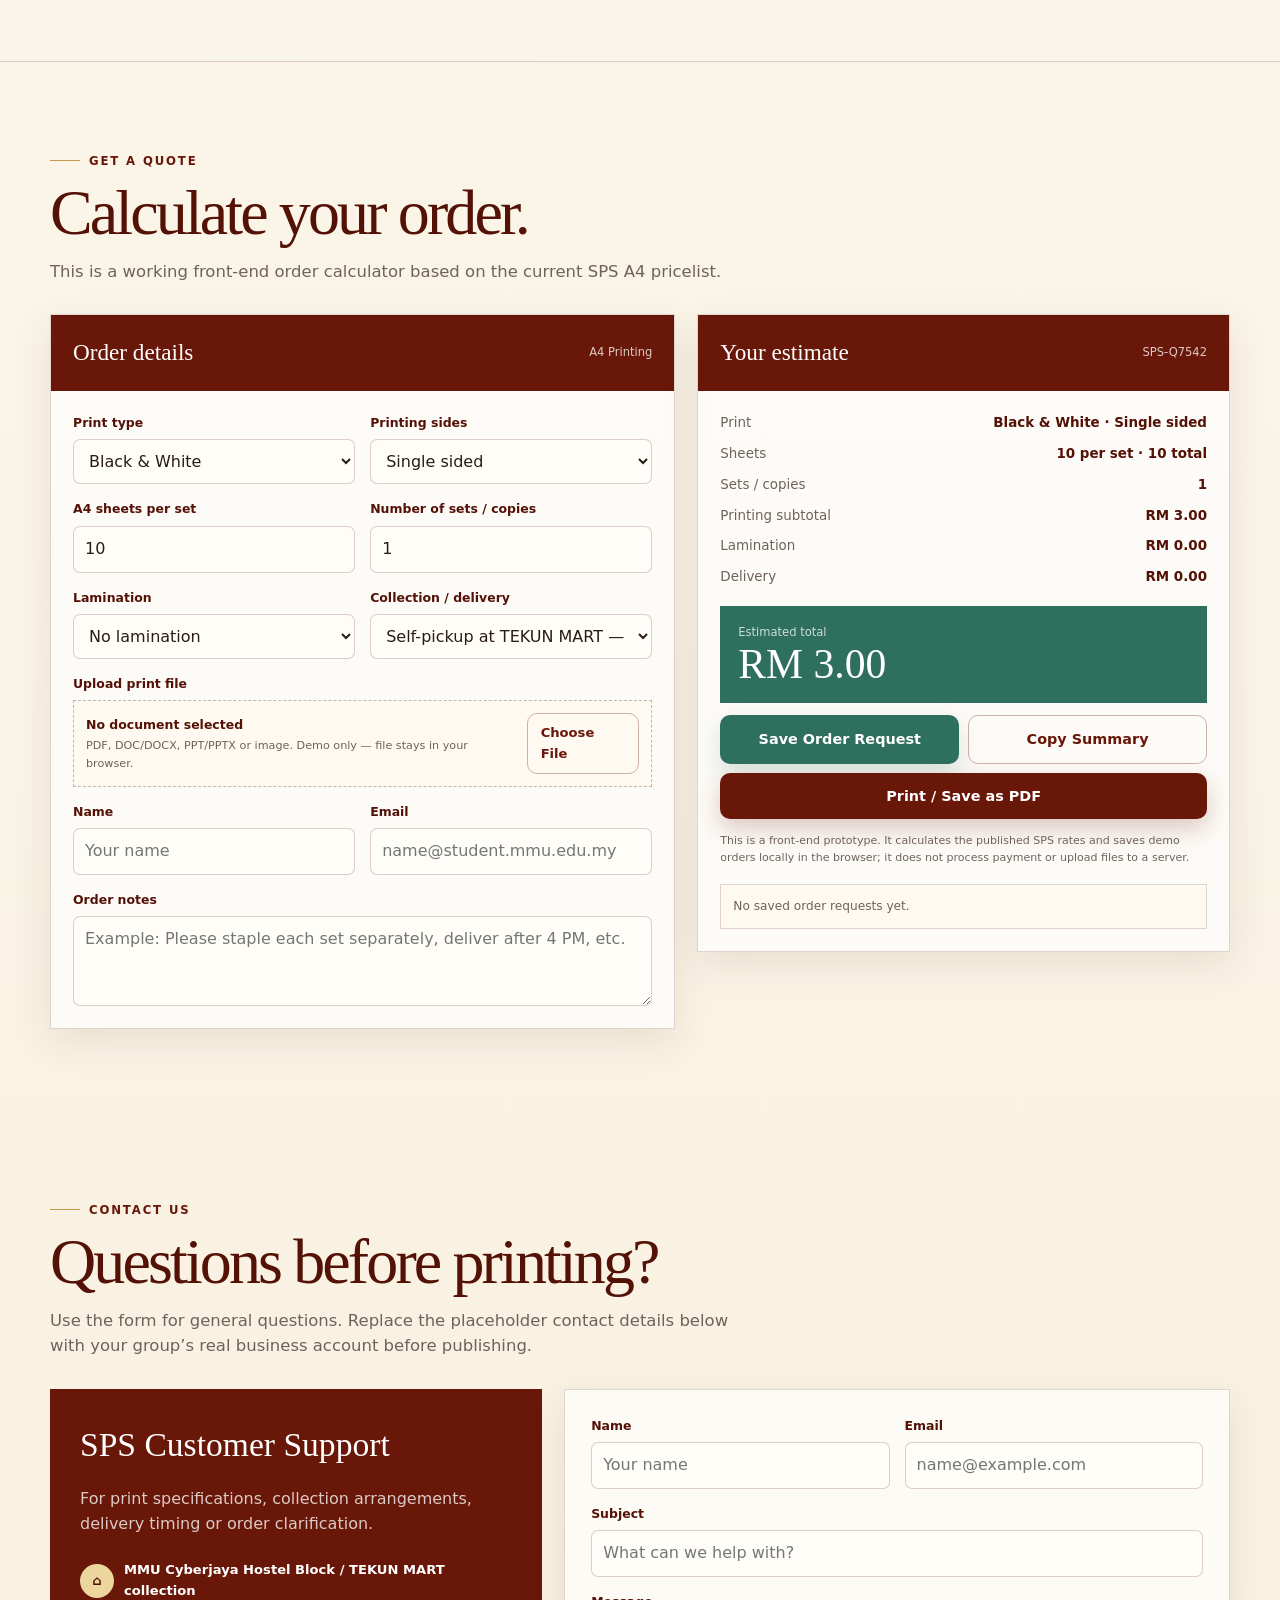
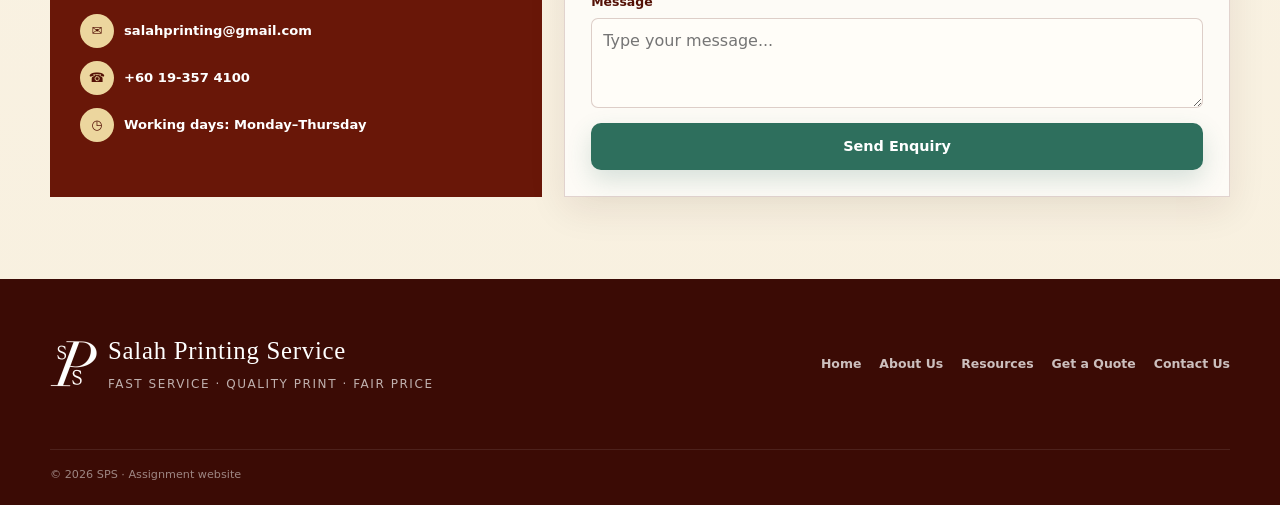
==== commit 3801fae7: "resize insta" ====
--- a/index.html
+++ b/index.html
@@ -202,8 +202,8 @@
     }
 
     .btn img[alt="Instagram"] {
-      width: 28px;
-      height: 28px;
+      width: 44px;
+      height: 44px;
     }
 
     /* ---------------- NAV ---------------- */
